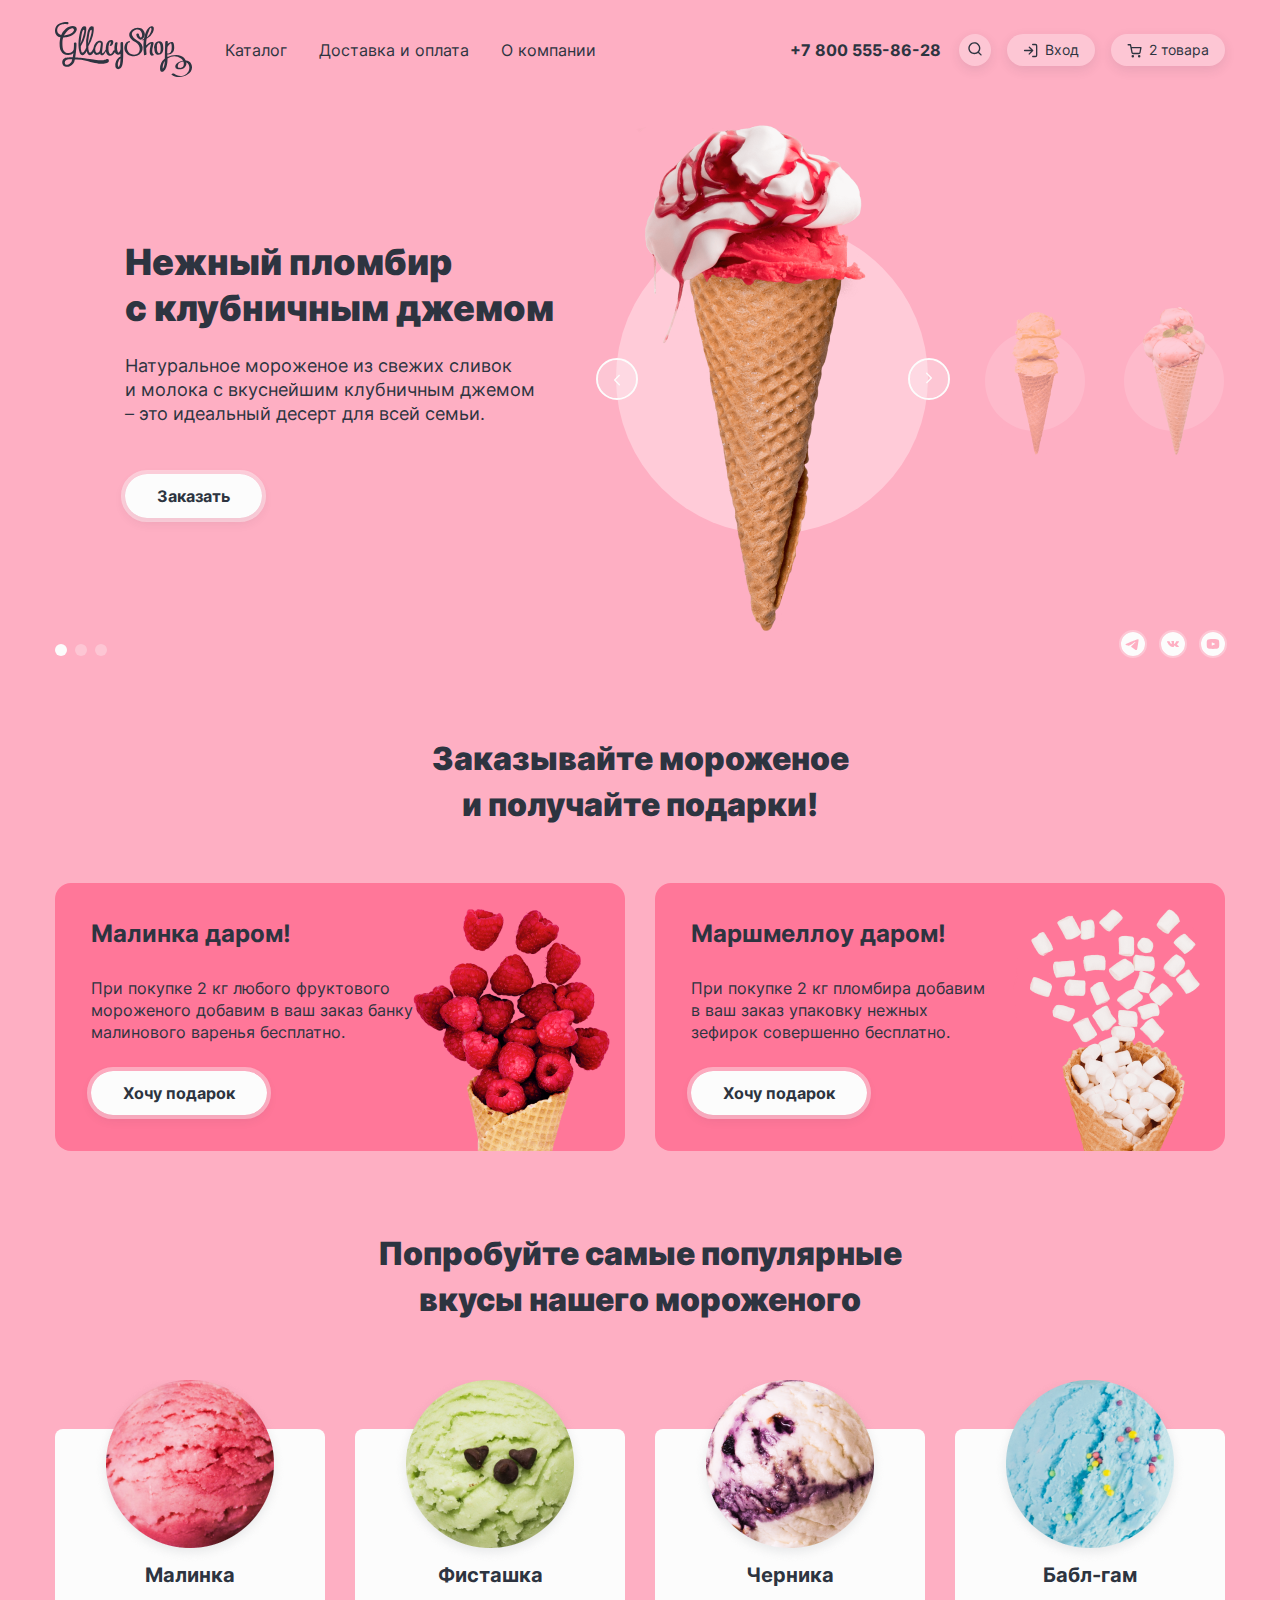
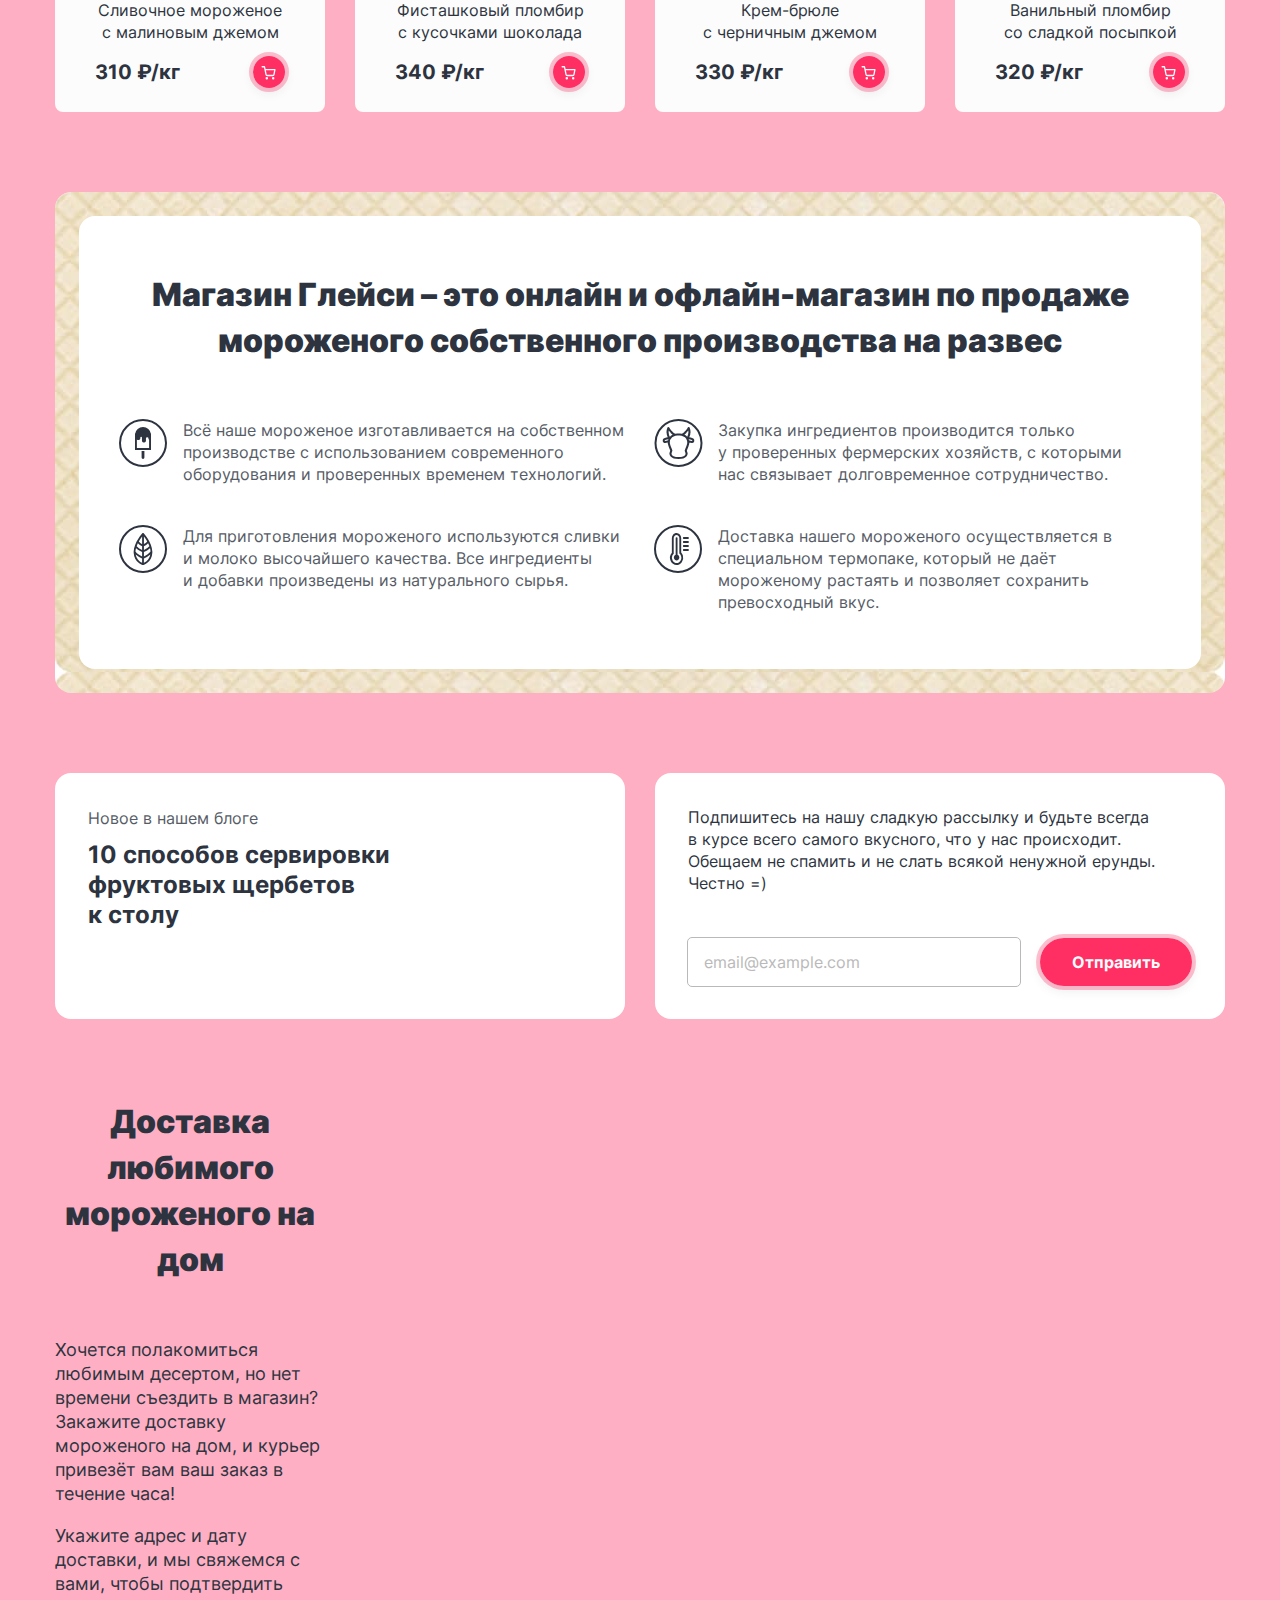
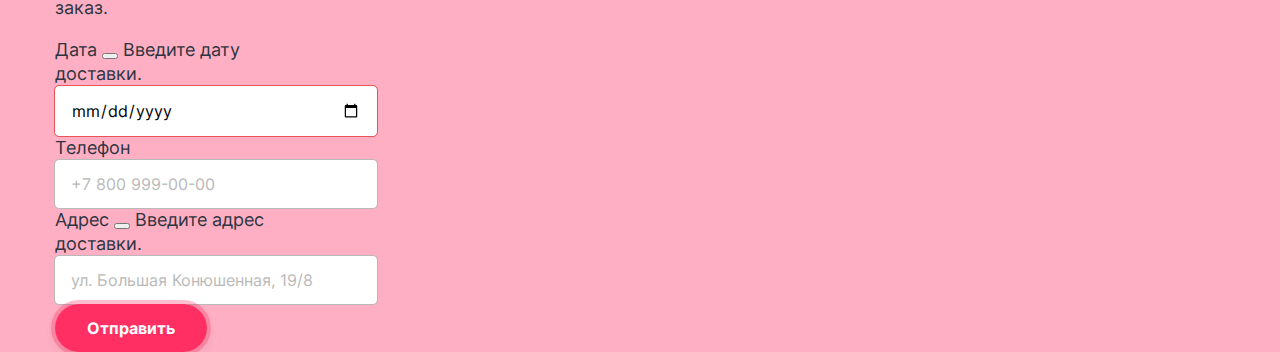
==== index.html @ df0031cf "pixel-perfect(blog+subscr) + delivery-html" ====
<!DOCTYPE html>
<html lang="ru">

  <head>
    <meta charset="utf-8">
    <title>HTML Academy: Глейси</title>
    <link rel="stylesheet" href="styles/styles.css">
    <link rel="icon" href="favicon.ico"> <!-- 32×32 -->
  </head>

  <body class="body-pink body-blue body-orange">
    <div class="wrapper">
      <header class="main-header">
        <a class="logo-link" href="#">
          <img class="logo logo-header" src="images/logo-icon.svg" width="137" height="55.72"
            alt="Логотип интернет-магазина Глейси.">
        </a>
        <nav class="navigation-menu">
          <ul class="navigation-menu-list">
            <li class="navigation-menu-item">
              <button class="button button-link button-catalog">
                Каталог
              </button>
              <div class="navigation-menu-within">
                <ul class="catalog-within-list">
                  <li class="catalog-within-item">
                    <a class="within-item-link button-within within-item-link-special" href="#">Новинки</a>
                  </li>
                  <li class="catalog-within-item">
                    <a class="within-item-link button-within" href="#">Сливочное</a>
                  </li>
                  <li class="catalog-within-item">
                    <a class="within-item-link button-within" href="#">Щербеты</a>
                  </li>
                  <li class="catalog-within-item">
                    <a class="within-item-link button-within" href="#">Фруктовый лед</a>
                  </li>
                  <li class="catalog-within-item">
                    <a class="within-item-link button-within" href="#">Мелорин</a>
                  </li>
                </ul>
              </div>
            </li>
            <li class="navigation-menu-item">
              <a class="button button-link" href="#">Доставка и оплата</a>
            </li>
            <li class="navigation-menu-item">
              <a class="button button-link" href="#">О компании</a>
            </li>
          </ul>
        </nav>
        <nav class="navigation-user">
          <ul class="navigation-user-list">
            <li class="navigation-user-item navigation-user-item-phone">
              <div class="header-contact">
                <h2 class="visually-hidden">Звоните на</h2>
                <a class="button button-link header-contact-phone" href="tel:+78005558628">+7 800 555-86-28</a>
              </div>
            </li>
            <li class="navigation-user-item">
              <button class="button button-header search-button" type="submit" value="Найти">
                <h2 class="visually-hidden">Найти</h2>
                <svg width="16" height="17" viewBox="0 0 16 17" fill="currentColor" xmlns="http://www.w3.org/2000/svg">
                  <path fill-rule="evenodd" clip-rule="evenodd"
                    d="M2.66 8.19a4.67 4.67 0 1 1 9.34 0 4.67 4.67 0 0 1-9.34 0Zm8.42 4.69a6 6 0 1 1 .94-.94l2.45 2.44a.67.67 0 1 1-.94.95l-2.45-2.45Z" />
                </svg>
              </button>
              <div class="popover popover-search">
                <form class="search-form">
                  <label class="visually-hidden" for="search-form">Введите наименование товара в поле для поиска</label>
                  <input class="field field-search-form" type="search" name="search-form" placeholder="Поиск по сайту"
                    id="search-form" required>
                  <button class="delete-button delete-button-search" type="reset">
                    <span class="visually-hidden">Удалить наименование из поля поиска</span>
                  </button>
                </form>
              </div>
            </li>
            <li class="navigation-user-item">
              <button class="button button-header log-in-button" type="button">
                <svg class="log-in-button-icon" width="16" height="17" viewBox="0 0 16 17" fill="currentColor"
                  xmlns="http://www.w3.org/2000/svg">
                  <path fill-rule="evenodd" clip-rule="evenodd"
                    d="M9 2.52c0-.36.3-.66.67-.66h2.66a2 2 0 0 1 2 2v9.33a2 2 0 0 1-2 2H9.67a.67.67 0 0 1 0-1.33h2.66a.67.67 0 0 0 .67-.67V3.86a.67.67 0 0 0-.67-.67H9.67A.67.67 0 0 1 9 2.52Zm-3.14 2.2a.67.67 0 0 1 .94 0l3.33 3.33a.69.69 0 0 1 .13.18.66.66 0 0 1-.13.77L6.8 12.33a.67.67 0 1 1-.94-.94l2.2-2.2h-6.4a.67.67 0 1 1 0-1.33h6.4l-2.2-2.2a.67.67 0 0 1 0-.94Z" />
                </svg>
                Вход
              </button>
              <div class="popover popover-log-in">
                <h2 class="popover-header-text">Личный кабинет</h2>
                <form class="log-in-email-form" method="get">
                  <label class="visually-hidden" for="log-in-email">Введите ваш е-майл</label>
                  <input class="field field-log-in-email" type="email" name="e-mail" placeholder="email@example.com"
                    id="log-in-email" required>
                  <label class="visually-hidden" for="log-in-password">Введите ваш пароль</label>
                  <input class="field field-log-in-password" type="password" name="password" id="log-in-password"
                    placeholder="000000" required>
                </form>
                <div class="popover-buttons">
                  <button class="button button-popover button-popover-get-in" type="submit"
                    value="log-in">Войти</button>
                  <a class="popover-link popover-link-forgot-password" href="#">Забыли пароль?</a>
                  <a class="popover-link popover-link-registration" href="#">Регистрация</a>
                </div>
              </div>
            </li>
            <li class="navigation-user-item">
              <button class="button button-header basket-button" type="button">
                <svg class="basket-button-icon" width="16" height="17" viewBox="0 0 16 17" fill="currentColor"
                  xmlns="http://www.w3.org/2000/svg">
                  <path fill-rule="evenodd" clip-rule="evenodd"
                    d="M1.17 2.1a.67.67 0 0 0 0 1.34h1.77l.47 2.34v.05l.97 4.83a1.83 1.83 0 0 0 1.82 1.47h5.62a1.83 1.83 0 0 0 1.82-1.47l.93-4.86a.67.67 0 0 0-.66-.8h-9.3l-.47-2.36a.67.67 0 0 0-.66-.53H1.17Zm4.52 8.3-.81-4.06h8.23l-.78 4.07a.5.5 0 0 1-.49.39H6.18a.5.5 0 0 1-.49-.4Zm-1.13 3.96a1.25 1.25 0 1 1 2.49 0 1.25 1.25 0 0 1-2.5 0Zm6.37 0a1.25 1.25 0 1 1 2.5 0 1.25 1.25 0 0 1-2.5 0Z" />
                </svg>
                <span class="basket-number-of-products">
                  2
                </span>
                товара
              </button>
              <div class="popover popover-basket">
                <h2 class="popover-header-text">Корзина</h2>
                <ul class="basket-list">
                  <li class="basket-item">
                    <a class="basket-link" href="#">
                      <img class="basket-image basket-item-image-rasberry-ice-cream"
                        src="./images/rasberry-scoop-mini.png" width="46" height="46" alt="Морожное Малинка.">
                      <p class="basket-item-description">Малинка</p>
                      <p class="basket-item-description-amount">1 кг х 310 ₽</p>
                      <span class="basket-item-amount">
                        310 ₽
                      </span>
                    </a>
                    <button class="delete-button">
                      <span class="visually-hidden">Удалить товар из корзины</span>
                    </button>
                  </li>
                  <li class="basket-item">
                    <a class="basket-link" href="#">
                      <img class="basket-image basket-item-image-bubble-gum-ice-cream"
                        src="./images/bubble-gum-scoop-mini.png" width="46" height="46" alt="Морожное Бабл-гам.">
                      <p class="basket-item-description">Бабл-гам</p>
                      <p class="basket-item-description-amount">1,5 кг х 320 ₽</p>
                      <span class="basket-item-amount">
                        480 ₽
                      </span>
                    </a>
                    <button class="delete-button">
                      <span class="visually-hidden">Удалить товар из корзины</span>
                    </button>
                  </li>
                </ul>
                <div class="popover-buttons popover-buttons-basket">
                  <a class="button button-popover popover-basket-button" href="#">Оформить заказ</a>
                  <p class="full-amount-text">Итого: 790 ₽</p>
                </div>
              </div>
              <div class="popover popover-basket-no-items">
                <span class="popover-basket-no-items-text">Ваша корзина пока пуста</span>
              </div>
            </li>
          </ul>
        </nav>
      </header>
      <main class="main-container main-index">
        <h1 class="visually-hidden">Добро пожаловать на главную страницу интернет-магазина Глейси.</h1>
        <section class="main-slider">
          <ul class="slider-list slider-pink slider-current">
            <li class="slider-item">
              <h2 class="section-header slider-title">Нежный пломбир с&nbsp;клубничным джемом</h2>
              <p class="slider-item-text">Натуральное мороженое из свежих сливок
                и&nbsp;молока с вкуснейшим клубничным джемом – это идеальный десерт для всей семьи.</p>
              <ul class="slider-item-image-group slider-item-image-group-pink">
                <li class="slider-image-item">
                  <img class="slider-image" src="images/ice-cream-strawberry.png" width="306" height="507"
                    alt="Пломбир с клубничным джемом.">
                </li>
                <li class="slider-image-item slider-image-small">
                  <img class="slider-image" src="images/ice-cream-banana.png" width="90" height="150"
                    alt="Сливочное мороженое со вкусом банана.">
                </li>
                <li class="slider-image-item slider-image-small">
                  <img class="slider-image" src="images/ice-cream-marshmellow.png" width="90" height="150"
                    alt="Карамельный пломбир с маршмеллоу.">
                </li>
              </ul>
              <a class="button slider-link-item-button" href="#">Заказать</a>
              <ul class="slider-pagination">
                <li class="slider-pagination-item">
                  <button class="slider-pagination-button slider-pagination-button-current" type="button">
                    <span class="visually-hidden">1 вид товаров</span>
                  </button>
                </li>
                <li class="slider-pagination-item">
                  <button class="slider-pagination-button" type="button">
                    <span class="visually-hidden">2 вид товаров</span>
                  </button>
                </li>
                <li class="slider-pagination-item">
                  <button class="slider-pagination-button" type="button">
                    <span class="visually-hidden">3 вид товаров</span>
                  </button>
                </li>
              </ul>
            </li>
          </ul>
          <ul class="slider-list slider-blue">
            <li class="slider-item">
              <h2 class="section-header slider-title">Сливочное мороженое со вкусом банана</h2>
              <p class="slider-item-text">Сливочное мороженое с ярким банановым вкусом подарит вам свежесть и
                наслаждение даже в самый жаркий летний день.</p>
              <ul class="slider-item-image-group slider-item-image-group-blue">
                <li class="slider-image-item">
                  <img class="slider-image" src="images/ice-cream-banana.png" width="306" height="507"
                    alt="Сливочное мороженое со вкусом банана.">
                </li>
                <li class="slider-image-item slider-image-small">
                  <img class="slider-image" src="images/ice-cream-marshmellow.png" width="90" height="150"
                    alt="Карамельный пломбир с маршмеллоу.">
                </li>
                <li class="slider-image-item slider-image-small">
                  <img class="slider-image" src="images/ice-cream-strawberry.png" width="90" height="150"
                    alt="Пломбир с клубничным джемом.">
                </li>
              </ul>
              <a class="button slider-link-item-button" href="#">Заказать</a>
              <ul class="slider-pagination">
                <li class="slider-pagination-item">
                  <button class="slider-pagination-button" type="button">
                    <span class="visually-hidden">1 вид товаров</span>
                  </button>
                </li>
                <li class="slider-pagination-item">
                  <button class="slider-pagination-button slider-pagination-button-current" type="button">
                    <span class="visually-hidden">2 вид товаров</span>
                  </button>
                </li>
                <li class="slider-pagination-item">
                  <button class="slider-pagination-button" type="button">
                    <span class="visually-hidden">3 вид товаров</span>
                  </button>
                </li>
              </ul>
            </li>
          </ul>
          <ul class="slider-list slider-orange">
            <li class="slider-item">
              <h2 class="section-header slider-title">Карамельный пломбир с маршмеллоу</h2>
              <p class="slider-item-text">Необычный сладкий десерт с карамельным топпингом и кусочками зефира завоюет
                сердца сладкоежек всех возрастов.</p>
              <ul class="slider-item-image-group slider-item-image-group-orange">
                <li class="slider-image-item">
                  <img class="slider-image" src="images/ice-cream-marshmellow.png" width="306" height="507"
                    alt="Карамельный пломбир с маршмеллоу.">
                </li>
                <li class="slider-image-item slider-image-small">
                  <img class="slider-image" src="images/ice-cream-strawberry.png" width="90" height="150"
                    alt="Пломбир с клубничным джемом.">
                </li>
                <li class="slider-image-item slider-image-small">
                  <img class="slider-image" src="images/ice-cream-banana.png" width="90" height="150"
                    alt="Сливочное мороженое со вкусом банана.">
                </li>
              </ul>
              <a class="button slider-link-item-button" href="#">Заказать</a>
              <ul class="slider-pagination">
                <li class="slider-pagination-item">
                  <button class="slider-pagination-button" type="button">
                    <span class="visually-hidden">1 вид товаров</span>
                  </button>
                </li>
                <li class="slider-pagination-item">
                  <button class="slider-pagination-button" type="button">
                    <span class="visually-hidden">2 вид товаров</span>
                  </button>
                </li>
                <li class="slider-pagination-item">
                  <button class="slider-pagination-button slider-pagination-button-current" type="button">
                    <span class="visually-hidden">3 вид товаров</span>
                  </button>
                </li>
              </ul>
            </li>
          </ul>
          <ul class="slider-social-list">
            <li class="slider-social-item">
              <a class="slider-social-button button-telegram" href="https://t.me/htmlacademy">
                <span class="visually-hidden">Наш Телеграм</span>
                <svg width="28" height="28" viewBox="0 0 28 28" fill="none" xmlns="http://www.w3.org/2000/svg">
                  <path fill-rule="evenodd" clip-rule="evenodd"
                    d="M26 14a12 12 0 1 1-24 0 12 12 0 0 1 24 0Zm-11.57-3.14c-1.17.48-3.5 1.49-7 3.01-.57.23-.86.45-.9.67-.04.36.42.5 1.04.7l.27.08c.6.2 1.43.44 1.86.45.39 0 .82-.16 1.3-.48 3.27-2.21 4.96-3.33 5.06-3.35.08-.02.18-.04.25.02.07.07.07.18.06.22-.05.19-1.84 1.86-2.77 2.72a28.24 28.24 0 0 0-.82.79c-.57.54-1 .96.02 1.63.5.32.89.59 1.28.85a88.77 88.77 0 0 0 1.8 1.23c.5.35.95.67 1.5.62.32-.03.66-.33.82-1.23.4-2.13 1.18-6.73 1.36-8.63.01-.16 0-.31-.02-.47a.5.5 0 0 0-.17-.33.78.78 0 0 0-.46-.14c-.46.01-1.15.25-4.48 1.64Z"
                    fill="#FCFCFC" />
                  <rect x="1" y="1" width="26" height="26" rx="13" stroke="#FCFCFC" stroke-opacity=".3"
                    stroke-width="2" /></svg>
              </a>
            </li>
            <li class="slider-social-item">
              <a class="slider-social-button button-vkontakte" href="https://vk.com/htmlacademy">
                <span class="visually-hidden">Наша страница Вконтакте</span>
                <svg width="28" height="28" viewBox="0 0 28 28" fill="none" xmlns="http://www.w3.org/2000/svg">
                  <path fill-rule="evenodd" clip-rule="evenodd"
                    d="M26 14a12 12 0 1 1-24 0 12 12 0 0 1 24 0Zm-11.41 2.97h-.72s-1.58.09-2.98-1.18c-1.52-1.39-2.86-4.14-2.86-4.14s-.07-.18 0-.27c.1-.1.36-.1.36-.1l1.72-.01s.16.02.27.1c.1.05.15.17.15.17s.28.61.65 1.17c.71 1.08 1.05 1.32 1.29 1.2.35-.16.25-1.53.25-1.53s0-.5-.18-.71c-.14-.17-.41-.22-.53-.24-.1-.01.06-.2.26-.3.31-.13.86-.13 1.5-.13.5 0 .65.03.84.07.46.1.44.41.41 1.08l-.02.7v.18c-.01.34-.02.73.23.88.13.07.45 0 1.26-1.19.38-.56.66-1.23.66-1.23s.07-.12.16-.17c.1-.05.24-.04.24-.04h1.8s.54-.06.63.15c.1.23-.2.75-.94 1.61-.7.82-1.03 1.12-1 1.38.01.2.23.38.66.72.89.73 1.13 1.1 1.18 1.2l.01.01c.4.58-.44.62-.44.62l-1.6.02s-.34.06-.8-.2a3.94 3.94 0 0 1-.69-.6c-.33-.34-.65-.66-.91-.58-.45.12-.44.96-.44.96s0 .18-.1.28c-.1.1-.32.12-.32.12Z"
                    fill="#FCFCFC" />
                  <rect x="1" y="1" width="26" height="26" rx="13" stroke="#FCFCFC" stroke-opacity=".3"
                    stroke-width="2" /></svg>
              </a>
            </li>
            <li class="slider-social-item">
              <a class="slider-social-button button-youtube" href="https://www.youtube.com/user/htmlacademyru">
                <span class="visually-hidden">Наш Ютуб</span>
                <svg width="28" height="28" viewBox="0 0 28 28" fill="none" xmlns="http://www.w3.org/2000/svg">
                  <path
                    d="m16 13.8-2.8-1.32c-.25-.11-.45.01-.45.29v2.46c0 .28.2.4.45.29L16 14.2c.25-.12.25-.3 0-.42ZM14 2a12 12 0 1 0 0 24 12 12 0 0 0 0-24Zm0 16.88c-6.14 0-6.25-.56-6.25-4.88s.1-4.88 6.25-4.88c6.14 0 6.25.56 6.25 4.88s-.1 4.88-6.25 4.88Z"
                    fill="#FCFCFC" />
                  <rect x="1" y="1" width="26" height="26" rx="13" stroke="#FCFCFC" stroke-opacity=".3"
                    stroke-width="2" /></svg>
              </a>
            </li>
          </ul>
          <div class="slider-buttons">
            <button class="slider-button slider-prev" type="button">
              <span class="visually-hidden">Предыдущий слайд</span>
              <svg width="7" height="12" viewBox="0 0 7 12" fill="currentColor" xmlns="http://www.w3.org/2000/svg">
                <path fill-rule="evenodd" clip-rule="evenodd"
                  d="M1.14.86a.66.66 0 1 0-.95.95L4.4 6 .2 10.2a.67.67 0 0 0 .95.94L5.8 6.48a.66.66 0 0 0 0-.94L1.15.86Z" />
              </svg>
            </button>
            <button class="slider-button slider-next" type="button">
              <span class="visually-hidden">Следующий слайд</span>
              <svg width="7" height="12" viewBox="0 0 7 12" fill="currentColor" xmlns="http://www.w3.org/2000/svg">
                <path fill-rule="evenodd" clip-rule="evenodd"
                  d="M1.14.86a.66.66 0 1 0-.95.95L4.4 6 .2 10.2a.67.67 0 0 0 .95.94L5.8 6.48a.66.66 0 0 0 0-.94L1.15.86Z" />
              </svg>
            </button>
          </div>
        </section>
        <section class="main-promotion">
          <h2 class="section-header promotion-title">Заказывайте мороженое и получайте подарки!</h2>
          <ul class="promotion-list">
            <li class="promotion-item">
              <h3 class="promotion-item-title">Малинка даром!</h3>
              <p class="promotion-item-text">При покупке 2 кг любого фруктового мороженого добавим в ваш заказ банку
                малинового варенья бесплатно.</p>
              <img class="promotion-item-image image-rasberry" src="images/rasberry-cone.png" width="219" height="268"
                alt="Малинка в вафельном стаканчике.">
              <button class="button promotion-item-button" type="button">Хочу подарок</button>
            </li>
            <li class="promotion-item">
              <h3 class="promotion-item-title">Маршмеллоу даром!</h3>
              <p class="promotion-item-text">При покупке 2 кг пломбира добавим в&nbsp;ваш заказ упаковку нежных
                зефирок&nbsp;совершенно бесплатно.</p>
              <img class="promotion-item-image image-marshmellow" src="images/marshmellow-cone.png" width="219"
                height="268" alt="Маршмеллоу в вафельном стаканчике.">
              <button class="button promotion-item-button" type="button">Хочу подарок</button>
            </li>
          </ul>
        </section>
        <section class="popular-ice-cream">
          <h2 class="section-header popular-ice-cream-title">Попробуйте самые популярные вкусы нашего мороженого</h2>
          <ul class="popular-ice-cream-list">
            <li class="popular-ice-cream-item">
              <h3 class="popular-ice-cream-item-title">Малинка</h3>
              <p class="popular-ice-cream-item-text">Сливочное мороженое с малиновым джемом</p>
              <img class="popular-ice-cream-item-image image-rasberry-scoope"
                src="images/scoops-images/rasberry-scoop.png" width="270" height="184" alt="Малинка.">
              <div class="price-and-button">
                <b class="price">310 ₽/кг</b>
                <button class="button button-popover basket-item-button" type="button">
                  <svg width="16" height="17" viewBox="0 0 16 17" fill="currentColor"
                    xmlns="http://www.w3.org/2000/svg">
                    <path fill-rule="evenodd" clip-rule="evenodd"
                      d="M1.17 2.1a.67.67 0 0 0 0 1.34h1.77l.47 2.34v.05l.97 4.83a1.83 1.83 0 0 0 1.82 1.47h5.62a1.83 1.83 0 0 0 1.82-1.47l.93-4.86a.67.67 0 0 0-.66-.8h-9.3l-.47-2.36a.67.67 0 0 0-.66-.53H1.17Zm4.52 8.3-.81-4.06h8.23l-.78 4.07a.5.5 0 0 1-.49.39H6.18a.5.5 0 0 1-.49-.4Zm-1.13 3.96a1.25 1.25 0 1 1 2.49 0 1.25 1.25 0 0 1-2.5 0Zm6.37 0a1.25 1.25 0 1 1 2.5 0 1.25 1.25 0 0 1-2.5 0Z" />
                  </svg>
                </button>
              </div>
            </li>
            <li class="popular-ice-cream-item">
              <h3 class="popular-ice-cream-item-title">Фисташка</h3>
              <p class="popular-ice-cream-item-text">Фисташковый пломбир с кусочками шоколада</p>
              <img class="popular-ice-cream-item-image image-pistachio-scoope"
                src="images/scoops-images/pistachio-scoop.png" width="270" height="184" alt="Фисташка.">
              <div class="price-and-button">
                <b class="price">340 ₽/кг</b>
                <button class="button button-popover basket-item-button" type="button">
                  <svg width="16" height="17" viewBox="0 0 16 17" fill="currentColor"
                    xmlns="http://www.w3.org/2000/svg">
                    <path fill-rule="evenodd" clip-rule="evenodd"
                      d="M1.17 2.1a.67.67 0 0 0 0 1.34h1.77l.47 2.34v.05l.97 4.83a1.83 1.83 0 0 0 1.82 1.47h5.62a1.83 1.83 0 0 0 1.82-1.47l.93-4.86a.67.67 0 0 0-.66-.8h-9.3l-.47-2.36a.67.67 0 0 0-.66-.53H1.17Zm4.52 8.3-.81-4.06h8.23l-.78 4.07a.5.5 0 0 1-.49.39H6.18a.5.5 0 0 1-.49-.4Zm-1.13 3.96a1.25 1.25 0 1 1 2.49 0 1.25 1.25 0 0 1-2.5 0Zm6.37 0a1.25 1.25 0 1 1 2.5 0 1.25 1.25 0 0 1-2.5 0Z" />
                  </svg>
                </button>
              </div>
            </li>
            <li class="popular-ice-cream-item">
              <h3 class="popular-ice-cream-item-title">Черника</h3>
              <p class="popular-ice-cream-item-text">Крем-брюле с&nbsp;черничным джемом</p>
              <img class="popular-ice-cream-item-image image-blueberry-scoope"
                src="images/scoops-images/blueberry-scoop.png" width="270" height="184" alt="Черника.">
              <div class="price-and-button">
                <b class="price">330 ₽/кг</b>
                <button class="button button-popover basket-item-button" type="button">
                  <svg width="16" height="17" viewBox="0 0 16 17" fill="currentColor"
                    xmlns="http://www.w3.org/2000/svg">
                    <path fill-rule="evenodd" clip-rule="evenodd"
                      d="M1.17 2.1a.67.67 0 0 0 0 1.34h1.77l.47 2.34v.05l.97 4.83a1.83 1.83 0 0 0 1.82 1.47h5.62a1.83 1.83 0 0 0 1.82-1.47l.93-4.86a.67.67 0 0 0-.66-.8h-9.3l-.47-2.36a.67.67 0 0 0-.66-.53H1.17Zm4.52 8.3-.81-4.06h8.23l-.78 4.07a.5.5 0 0 1-.49.39H6.18a.5.5 0 0 1-.49-.4Zm-1.13 3.96a1.25 1.25 0 1 1 2.49 0 1.25 1.25 0 0 1-2.5 0Zm6.37 0a1.25 1.25 0 1 1 2.5 0 1.25 1.25 0 0 1-2.5 0Z" />
                  </svg>
                </button>
              </div>
            </li>
            <li class="popular-ice-cream-item">
              <h3 class="popular-ice-cream-item-title">Бабл-гам</h3>
              <p class="popular-ice-cream-item-text">Ванильный пломбир со&nbsp;сладкой посыпкой</p>
              <img class="popular-ice-cream-item-image image-bubble-gum-scoope"
                src="images/scoops-images/bubble-gum-scoop.png" width="270" height="184" alt="Бабл-гам.">
              <div class="price-and-button">
                <b class="price">320 ₽/кг</b>
                <button class="button button-popover basket-item-button" type="button">
                  <svg width="16" height="17" viewBox="0 0 16 17" fill="currentColor"
                    xmlns="http://www.w3.org/2000/svg">
                    <path fill-rule="evenodd" clip-rule="evenodd"
                      d="M1.17 2.1a.67.67 0 0 0 0 1.34h1.77l.47 2.34v.05l.97 4.83a1.83 1.83 0 0 0 1.82 1.47h5.62a1.83 1.83 0 0 0 1.82-1.47l.93-4.86a.67.67 0 0 0-.66-.8h-9.3l-.47-2.36a.67.67 0 0 0-.66-.53H1.17Zm4.52 8.3-.81-4.06h8.23l-.78 4.07a.5.5 0 0 1-.49.39H6.18a.5.5 0 0 1-.49-.4Zm-1.13 3.96a1.25 1.25 0 1 1 2.49 0 1.25 1.25 0 0 1-2.5 0Zm6.37 0a1.25 1.25 0 1 1 2.5 0 1.25 1.25 0 0 1-2.5 0Z" />
                  </svg>
                </button>
              </div>
            </li>
          </ul>
        </section>
        <section class="main-about-us">
          <div class="about-us-container">
            <h2 class="section-header about-us-title">Магазин Глейси – это онлайн и офлайн-магазин по продаже мороженого
              собственного производства на развес</h2>
            <ul class="about-us-list">
              <li class="about-us-item about-us-text-ice-cream">
                <p class="about-us-item-text">Всё наше мороженое изготавливается на собственном
                  производстве с использованием современного оборудования и проверенных временем технологий.</p>
              </li>
              <li class="about-us-item about-us-text-suppliers">
                <p class="about-us-item-text">Закупка ингредиентов производится только
                  у&nbsp;проверенных фермерских хозяйств, с которыми
                  нас&nbsp;связывает долговременное сотрудничество.</p>
              </li>
              <li class="about-us-item about-us-text-ingredients">
                <p class="about-us-item-text">Для приготовления мороженого используются сливки
                  и молоко высочайшего качества. Все ингредиенты
                  и&nbsp;добавки произведены из натурального сырья.</p>
              </li>
              <li class="about-us-item about-us-text-delivery">
                <p class="about-us-item-text">Доставка нашего мороженого осуществляется в
                  специальном термопаке, который не даёт мороженому растаять и позволяет сохранить превосходный вкус.
                </p>
              </li>
            </ul>
          </div>
        </section>
        <section class="blog-subscription">
          <div class="section-item blog-link">
            <h3 class="blog-link-header">
              Новое в нашем блоге
            </h3>
            <a class="blog-link-title" href="#">10 способов сервировки фруктовых щербетов
              к&nbsp;столу</a>
          </div>
          <div class="section-item subscription">
            <div class="subscription-container">
              <h3 class="visually-hidden">Подпишитесь на рассылку.</h3>
              <p class="subscription-text">Подпишитесь на нашу сладкую рассылку и будьте всегда в&nbsp;курсе всего
                самого вкусного, что у нас происходит. Обещаем не спамить и не слать всякой ненужной
                ерунды.
                Честно =)</p>
              <form class="subscription-form" action="https://echo.htmlacademy.ru/" method="post">
                <label class="visually-hidden" for="subscription-email">Введите свой email чтобы подписаться на
                  рассылку</label>
                <input class="field field-subscription" type="email" name="subscription-email"
                  placeholder="email@example.com" id="subscription-email" required>
                <button class="button button-popover subscription-button" type="submit"
                  value="Отправить">Отправить</button>
              </form>
            </div>
          </div>
        </section>
        <section class="main-delivery">
          <h2 class="section-header delivery-title">Доставка любимого мороженого на дом</h2>
          <p class="delivery-text">Хочется полакомиться любимым десертом, но нет времени съездить в магазин? Закажите
            доставку мороженого на дом, и курьер привезёт вам ваш заказ в течение часа!</p>
          <div class="delivery-form-field">
            <p class="delivery-text delivery-text-form">Укажите адрес и дату доставки, и мы свяжемся с вами, чтобы
              подтвердить заказ.</p>
            <form class="delivery-form" action="https://echo.htmlacademy.ru/" method="post">
              <label class="delivery-label" for="delivery-date">Дата</label>
              <span class="tooltip">
                <button class="tooltip-toggle" type="button" aria-labelledby="tooltip-label">
                  <span class="visually-hidden">Посмотреть дополнительную информацию.</span>
                </button>
                <span class="tooltip-text">Введите дату доставки.</span>
              </span>
              <input class="field field-delivery-date" type="date" name="delivery-date" placeholder="01.04.2020"
                id="delivery-date" required>
              <label class="delivery-label" for="delivery-tel">Телефон</label>
              <input class="field field-delivery-phone" type="tel" name="delivery-tel" placeholder="+7 800 999-00-00"
                id="delivery-tel" required>
              <label class="delivery-label" for="delivery-adress">Адрес</label>
              <span class="tooltip">
                <button class="tooltip-toggle" type="button" aria-labelledby="tooltip-label">
                  <span class="visually-hidden">Посмотреть дополнительную информацию.</span>
                </button>
                <span class="tooltip-text">Введите адрес доставки.</span>
              </span>
              <input class="field field-delivery-adress" type="text" name="delivery-adress" placeholder="ул. Большая Конюшенная, 19/8"
                id="delivery-adress" required>
              <button class="button button-popover delivery-button" type="submit" value="Отправить">Отправить</button>
            </form>
          </div>
        </section>
      </main>
    </div>
  </body>

</html>
---- styles/styles.css ----
@font-face {
  font-family: 'Inter';
  font-style: normal;
  font-weight: 400;
  src: url("../fonts/inter-400.woff2") format("woff2");
  font-display: swap;
}

@font-face {
  font-family: 'Inter';
  font-style: normal;
  font-weight: 700;
  src: url("../fonts/inter-700.woff2") format("woff2");
  font-display: swap;
}

@font-face {
  font-family: 'Inter';
  font-style: normal;
  font-weight: 900;
  src: url("../fonts/inter-900.woff2") format("woff2");
  font-display: swap;
}

html {
  height: 100%;
}

body {
  margin: 0;
  display: flex;
  flex-direction: column;
  min-height: 100%;
  font-family: 'Inter', sans-serif;
  font-style: normal;
  font-weight: 400;
  font-size: 18px;
  line-height: 24px;
  color: #2D3440;
}

body .body-blue {
  background-color: #69A9FF;
}

body .body-orange {
  background-color: #FCC850;
}

.body-pink {
  background-color: #FEAFC3;
}

/* .hidden {
  display: none;
} */

.wrapper {
  width: 1170px;
  margin: 0 auto;
}

.visually-hidden {
  position: absolute;
  width: 1px;
  height: 1px;
  margin: -1px;
  border: 0;
  padding: 0;
  white-space: nowrap;
  clip-path: inset(100%);
  clip: rect(0 0 0 0);
  overflow: hidden;
}

.button {
  display: inline-block;
  box-sizing: border-box;
  font-family: 'Inter', 'Arial', 'Helvetica', sans-serif;
  font-style: normal;
  font-weight: 700;
  font-size: 16px;
  line-height: 20px;
  padding: 12px 32px;
  text-align: center;
  color: inherit;
  border: none;
  background-color: #FCFCFC;
  outline: 4px solid rgba(252, 252, 252, 0.4);
  box-shadow: 0 4px 12px rgba(45, 52, 64, 0.1);
  border-radius: 26px;
  text-decoration: none;
  cursor: pointer;
}

.button:hover {
  background-color: rgba(252, 252, 252, 0.4);
  outline: 4px solid #FCFCFC;
  box-shadow: 0 4px 15px rgba(133, 133, 133, 0.15);
}

.button:active,
.button:focus-visible {
  outline: 2px solid #2D3440;
  box-shadow: 0 4px 12px rgba(45, 52, 64, 0.1);
}

.button:focus-visible {
  background-color: rgba(252, 252, 252, 0.5);
}

.button:invalid {
  background-color: #E7E7E7;
  color: #B9B9B9;
  outline: 4px solid rgba(252, 252, 252, 0.4);
}

/* Header */

.main-header {
  display: flex;
  flex-wrap: wrap;
  align-items: center;
  min-height: 104px;
}

/* logo-header */

.logo-link {
  margin-top: 1px;
  text-decoration: none;
}

/* navigation-menu */

.navigation-menu {
  display: flex;
  margin-left: 17px;
}

.navigation-menu-list {
  display: flex;
  flex-wrap: wrap;
  width: 510px;
  list-style-type: none;
  padding: 0;
  margin: 0;
}

.button-link {
  padding: 8px 16px;
  background-color: inherit;
  font-weight: 400;
  border: none;
  outline: none;
  box-shadow: none;
}

.button-catalog {
  position: relative;
}

/* navigation-menu-within */

.navigation-menu-within {
  display: none;
  box-sizing: border-box;
  position: absolute;
  background-color: #FCFCFC;
  box-shadow: 0 8px 16px rgba(45, 52, 64, 0.12);
  border-radius: 4px;
  padding: 10px 0;
  margin-top: 8px;
  z-index: 1;
}

.catalog-within-list {
  display: grid;
  list-style-type: none;
  padding: 0;
  margin: 0;
}

.catalog-within-item {
  width: 135px;
}

.button-within {
  display: inline-block;
  box-sizing: border-box;
  font-weight: 400;
  font-size: 14px;
  line-height: 20px;
  padding: 6px 0;
  padding-left: 16px;
  width: 100%;
  border: none;
  text-decoration: none;
  color: inherit;
  cursor: pointer;
}

.button-within:hover {
  background-color: #FFCBD8;
}

.button-within:active {
  background-color: #FF7799;
}

.button-within:focus-within {
  background-color: #FF4A78;
  outline: 2px solid transparent;
  color: #FCFCFC;
}

.within-item-link-special {
  font-weight: 700;
  padding-bottom: 10px;
}

.within-item-link-special:last-child {
  margin-bottom: 5px;
  position: relative;
}

.within-item-link-special:last-child::after {
  content: "";
  position: absolute;
  height: 1px;
  background-color: #B9B9B9;
  width: 103px;
  left: 17px;
  top: 37px;
}

/* navigation-user */

.navigation-user {
  margin-left: auto;
}

.navigation-menu,
.navigation-user {
  margin-top: -4px;
}

.navigation-user-list {
  display: flex;
  list-style-type: none;
  flex-wrap: wrap;
  width: 500px;
  align-items: center;
  justify-content: flex-end;
  margin: 0;
  padding: 0;
}

.navigation-user-item {
  display: flex;
}

.navigation-user-item:not(:last-child) {
  margin-right: 16px;
}

.navigation-user-item-phone:not(:last-child) {
  margin-right: 2px;
}

.header-contact-phone {
  text-decoration: none;
  font-weight: 700;
  font-size: 16px;
  line-height: 20px;
  color: #2D3440;
}

.button-header {
  font-size: 14px;
  font-weight: 400;
  padding: 6px 16px;
  background: rgba(252, 252, 252, 0.3);
  border-radius: 30px;
  border: none;
  outline: none;
}

.search-button {
  color: inherit;
  width: 32px;
  height: 32px;
  position: relative;
  padding-left: 8px;
}

.button-link:hover,
.button-header:hover {
  background-color: rgba(252, 252, 252, 0.5);
  border-radius: 30px;
  border: none;
  outline: none;
}

.button-link:active,
.button-header:focus-visible {
  background-color: #FCFCFC;
  border-radius: 30px;
  border: none;
  outline: none;
}

.button-link:focus-visible,
.button-header:active {
  background-color: rgba(252, 252, 252, 0.5);
  outline: 2px solid #2D3440;
  border-radius: 30px;
  border: none;
}

.button-link-current,
.button-header-current {
  background-color: #FF4A78;
  border-radius: 30px;
  color: #FCFCFC;
  border: none;
  outline: none;
}

.log-in-button,
.basket-button {
  display: flex;
  align-items: center;
}

.log-in-button-icon,
.basket-button-icon {
  margin-right: 6px;
}

.basket-number-of-products {
  margin-right: 4px;
}

/* popover */

.popover {
  display: block;
  background-color: #FCFCFC;
  border-radius: 4px;
  position: absolute;
  box-sizing: border-box;
  margin-top: 6px;
  top: 47px;
  z-index: 1;
}

.popover-search {
  transform: translateX(-91%);
  top: 65px;
  padding: 24px 16px;
  width: 356px;
  display: none;
}

.search-form {
  margin: 0;
  position: relative;
}

.delete-button {
  position: relative;
  display: block;
  top: -2px;
  right: -2px;
  width: 20px;
  height: 20px;
  background-color: inherit;
  border: none;
  cursor: pointer;
}

.delete-button::before,
.delete-button::after {
  content: "";
  position: absolute;
  display: block;
  box-sizing: border-box;
  top: 10px;
  left: 5px;
  width: 12px;
  height: 2px;
  background: #2D3440;
}

.delete-button::before {
  transform: rotate(45deg);
}

.delete-button::after {
  transform: rotate(-45deg);
}

.delete-button-search {
  position: absolute;
  top: 16px;
  right: 16px;
  width: 16px;
  height: 16px;
  opacity: 0.4;
}

.delete-button-search::before,
.delete-button-search::after {
  top: 8px;
  left: 0;
  width: 16px;
  height: 1px;
}

.field-search-form:placeholder-shown~.delete-button-search {
  display: none;
}

.field {
  font-family: inherit;
  font-size: 16px;
  line-height: 20px;
  padding: 14px 16px;
  outline: 1px solid #B9B9B9;
  border: none;
  border-radius: 4px;
  background-color: #FFFFFF;
  box-sizing: border-box;
  min-width: 322px;
}

.field::placeholder {
  color: #B9B9B9;
}

.field:focus-visible {
  outline: 2px solid #2D3440;
}

.field:invalid {
  outline: 1px solid #EA5454;
}

.field:invalid:hover {
  outline: 2px solid #EA5454;
}

.field:disabled,
.field:disabled:hover {
  background: #E7E7E7;
  outline: 1px solid #B9B9B9;
}

.field:placeholder-shown {
  outline: 1px solid #B9B9B9;
}

.field:hover,
.field:placeholder-shown:hover {
  outline: 1px solid #2D3440;
}

.delete-button:hover,
.delete-button-search:hover {
  opacity: 0.3;
}

.delete-button:active,
.delete-button-search:active {
  opacity: 1;
}

.delete-button:focus-within,
.delete-button-search:focus-within {
  outline: 2px solid rgb(45, 52, 64, 0.3);
}

.delete-button:invalid,
.delete-button-search:invalid {
  opacity: 0.1;
}

.popover-log-in {
  padding: 48px;
  width: 420px;
  transform: translateX(-79.5%);
  top: 65px;
  display: none;
}

.popover-header-text {
  margin: 0;
  margin-bottom: 32px;
  font-weight: 700;
  font-size: 24px;
  line-height: 30px;
}

.log-in-email-form {
  margin-bottom: 31px;
}

.field-log-in-email {
  margin-bottom: 16px;
}

.field-log-in-password,
.field-log-in-email {
  margin-left: 2px;
  padding: 14px 14px;
}

.popover-buttons {
  display: grid;
  grid-template-columns: max-content max-content;
  column-gap: 23px;
  margin: 0;
}

.popover-buttons-basket {
  column-gap: 32px;
  align-items: baseline;
  margin-top: 62px;
  position: relative;
}

.popover-buttons-basket::before {
  content: "";
  position: absolute;
  height: 1px;
  background-color: #E7E7E7;
  width: 100%;
  top: -32px;
}

.button-popover {
  background-color: #FF2F64;
  border: none;
  outline: 4px solid rgba(255, 47, 100, 0.3);
  box-shadow: 0 4px 12px rgba(45, 52, 64, 0.1);
  grid-column: 1/2;
  grid-row: 1/3;
  min-height: 48px;
  color: #FCFCFC;
}

.button-popover-get-in {
  padding: 10px 32px;
  width: 113px;
  min-height: 46px;
}

.popover-basket-button {
  min-width: 198px;
  min-height: 44px;
}

.popover-link {
  grid-column: 2/3;
  font-size: 14px;
  line-height: 20px;
  color: #2D3440;
  text-decoration: none;
  padding-bottom: -2px;
  position: relative;
}

.popover-link::before {
  content: "";
  position: absolute;
  background-color: #2D3440;
  width: 100%;
  height: 1px;
  top: 20px;
  bottom: 0;
}

.popover-link-forgot-password {
  grid-row: 1/2;
}

.popover-link-registration {
  grid-row: 2/3;
}

.popover-link-registration::before {
  width: 89px;
}

.popover-link:hover {
  opacity: 0.6;
}

.popover-link:active {
  opacity: 0.3;
}

.popover-link:focus-within {
  background-color: rgb(250, 144, 183, 0.3);
}

.popover-link:invalid {
  opacity: 0.1;
}

.button-popover:hover {
  outline: 4px solid #FF2F64;
  border: none;
  color: #2D3440;
}

.button-popover:active,
.button-popover:focus-visible {
  outline: 2px solid #2d3440;
  border: none;
  background-color: #feafc3;
  color: #fcfcfc;
}

.button-popover:focus-visible {
  background-color: #ff2f64;
}

.button-popover:disabled {
  background: #b9b9b9;
  outline: 4px solid rgba(185, 185, 185, 0.3);
}

/* popover-basket */

.popover-basket {
  padding-right: 48px;
  padding-top: 50px;
  padding-bottom: 48px;
  padding-left: 50px;
  width: 441px;
  transform: translateX(-74.5%);
  top: 65px;
  display: none;
}

.popover-basket-no-items {
  padding: 48px 0;
  min-width: 288px;
  transform: translateX(-68.5%);
  display: none;
}

.popover-basket-no-items-text {
  font-weight: 700;
  font-size: 24px;
  line-height: 30px;
  display: flex;
  text-align: center;
}

.basket-list {
  display: flex;
  flex-direction: column;
  list-style-type: none;
  margin: 0;
  padding: 0;
  box-sizing: border-box;
}

.basket-item {
  display: flex;
  justify-content: space-between;
  align-items: center;
  position: relative;
  cursor: pointer;
}

.basket-item:not(:last-child) {
  margin-bottom: 24px;
}

.basket-link {
  display: grid;
  grid-template-columns: max-content 148px max-content;
  grid-template-rows: repeat(2, min-content);
  align-items: center;
  text-decoration: none;
  color: inherit;
  column-gap: 16px;
}

.basket-link:hover {
  opacity: 0.3;
}

.basket-link:active {
  opacity: 1;
}

.basket-link:focus-within {
  outline: 2px solid rgb(45, 52, 64, 0.3);
  outline-offset: 4px;
}

.basket-link:invalid {
  opacity: 0.1;
}

.basket-image {
  grid-row: 1/3;
}

.basket-item-description {
  font-weight: 700;
  font-size: 18px;
  line-height: 22px;
  grid-column: 2/3;
  grid-row: 1/2;
  margin: 0;
}

.basket-item-description-amount {
  font-weight: 400;
  font-size: 14px;
  line-height: 20px;
  color: #B9B9B9;
  grid-column: 2/3;
  grid-row: 2/3;
  margin: 0;
}

.basket-item-amount {
  grid-column: 3/4;
  grid-row: 1/3;
  font-weight: 700;
  font-size: 18px;
  line-height: 22px;
}

.full-amount-text {
  font-weight: 700;
  font-size: 18px;
  line-height: 22px;
  margin: 0;
}

/* main-index */

.main-container {
  flex-grow: 1;
}

.main-index {
  display: grid;
  grid-template-columns: repeat(4, 270px);
  column-gap: 30px;
  row-gap: 80px;
}

.section-header {
  font-weight: 900;
  font-size: 32px;
  line-height: 46px;
  text-align: center;
  margin: 0;
  margin-bottom: 55px;
  grid-column: 1/-1;
}

/* main-slider */

.main-slider {
  display: flex;
  flex-direction: column;
  justify-content: flex-start;
  grid-column: 1/-1;
  min-height: 552px;
  position: relative;
}

.slider-list {
  list-style-type: none;
  padding: 0;
  margin: 0;
  display: none;
}

.slider-current {
  display: flex;
  flex-direction: column;
  justify-content: flex-start;
}

.slider-item {
  min-height: 552px;
  position: relative;
}

.slider-title {
  font-size: 36px;
  width: 470px;
  text-align: start;
  margin: 135px 0 23px 70px;
}

.slider-item-text {
  width: 414px;
  text-align: start;
  margin: 0;
  margin-left: 70px;
  margin-bottom: 48px;
}

.slider-item-image-group {
  list-style-type: none;
  display: flex;
  position: absolute;
  top: 20px;
  right: 0;
  padding: 0;
  margin: 0;
}

.slider-image-item {
  position: relative;
  display: flex;
  justify-content: center;
  margin-left: 43px;
}

.slider-image-item:first-child {
  width: 312px;
  margin: 0;
  margin-right: 22px;
}

.slider-image-item:first-child::before {
  content: "";
  position: absolute;
  width: 312px;
  height: 312px;
  left: calc(50% - 312px/2 + 3px);
  top: calc(50% - 312px/2);
  border-radius: 50%;
  z-index: -1;
}

.slider-item-image-group-pink .slider-image-item:first-child::before,
.slider-item-image-group-pink .slider-image-small::before {
  background-color: #FFCBD8;
}

.slider-item-image-group-blue .slider-image-item:first-child::before,
.slider-item-image-group-blue .slider-image-small::before {
  background-color: #9FC8FF;
}

.slider-item-image-group-orange .slider-image-item:first-child::before,
.slider-item-image-group-orange .slider-image-small::before {
  background-color: #FCDC92;
}

.slider-image-small {
  opacity: 0.4;
  margin-top: 182px;
  margin-right: 6px;
}

.slider-image-small::before {
  content: "";
  position: absolute;
  width: 100px;
  height: 100px;
  left: calc(50% - 100px/2);
  top: calc(50% - 100px/2 - 88px);
  border-radius: 50%;
  z-index: -1;
}

.slider-link-item-button {
  margin-left: 70px;
}

.slider-pagination {
  display: grid;
  grid-template-columns: 12px 12px 12px;
  gap: 8px;
  margin: 0;
  padding: 0;
  position: absolute;
  left: 0;
  bottom: 0;
  list-style-type: none;
}

.slider-pagination-button {
  display: block;
  width: 12px;
  height: 12px;
  border-radius: 50%;
  background: #FCFCFC;
  opacity: 0.3;
  border: none;
  cursor: pointer;
}

.slider-pagination-button-current {
  opacity: 1;
}

.slider-pagination-button:hover,
.slider-pagination-button-current:hover {
  opacity: 0.3;
  outline: 2px solid rgb(252, 252, 252, 1);
}

.slider-pagination-button:active,
.slider-pagination-button-current:active {
  opacity: 0.3;
}

.slider-pagination-button:focus-visible,
.slider-pagination-button-current:focus-visible {
  outline: 2px solid #2D3440;
}

.slider-social-list {
  list-style-type: none;
  display: grid;
  grid-template-columns: repeat(3, min-content);
  column-gap: 16px;
  position: absolute;
  bottom: 0;
  right: 0;
  margin: 0;
  padding: 0;
}

.slider-social-item {
  display: flex;
  align-items: center;
  justify-content: center;
  width: 24px;
  height: 24px;
  border-radius: 24px;
}

.slider-social-button {
  display: block;
  width: 28px;
  height: 28px;
}

.slider-social-item:hover {
  background-color: #2D3440;
}

.slider-social-item:active {
  opacity: 0.5;
}

.slider-social-item:focus-visible {
  background-color: #2D3440;
  outline: 3px solid #2D3440;
  border: none;
}

.slider-buttons {
  display: flex;
  justify-content: space-between;
  width: 350px;
  position: absolute;
  top: 256px;
  left: 543px;
}

.slider-button {
  display: block;
  align-items: center;
  width: 38px;
  height: 38px;
  background-color: rgba(252, 252, 252, 0.3);
  color: #FCFCFC;
  border: none;
  outline: 2px solid #FCFCFC;
  border-radius: 26px;
  cursor: pointer;
}

.slider-prev {
  transform: rotate(180deg);
}

.slider-button:hover {
  color: #2D3440;
  background-color: #FCFCFC;
}

.slider-button:active {
  color: #FCFCFC;
  background-color: rgba(252, 252, 252, 0.5);
}

.slider-button:focus-visible {
  color: #2D3440;
  background-color: rgba(252, 252, 252, 0.3);
  outline: 2px solid #2D3440;
}

/* main-promotion */

.main-promotion {
  grid-column: 1/-1;
  display: grid;
  grid-template-columns: repeat(2, 570px);
  column-gap: 30px;
  justify-items: center;
}

.promotion-title {
  width: 434px;
}

.promotion-list {
  list-style-type: none;
  margin: 0;
  padding: 0;
  grid-column: 1/-1;
  display: grid;
  grid-template-columns: repeat(4, 270px);
  column-gap: 30px;
  justify-items: center;
}

.promotion-item {
  display: flex;
  flex-direction: column;
  justify-content: space-between;
  align-items: flex-start;
  box-sizing: border-box;
  width: 570px;
  min-height: 268px;
  background: #FF7799;
  border-radius: 16px;
  position: relative;
  padding: 36px;
  margin: 0;
}

.promotion-item:nth-child(1) {
  grid-column: 1/3;
}

.promotion-item:nth-child(2n) {
  grid-column: 3/-1;
}

.promotion-item-title {
  margin: 0;
  font-weight: 700;
  font-size: 24px;
  line-height: 30px;
}

.promotion-item-text {
  width: 328px;
  margin: 0;
  font-size: 16px;
  line-height: 22px;
}

.promotion-item-image {
  position: absolute;
  top: 0;
  right: 0;
}

/* popular-ice-cream */

.popular-ice-cream {
  grid-column: 1/-1;
  display: grid;
  grid-template-columns: repeat(4, 270px);
  column-gap: 30px;
  justify-items: center;
}

.popular-ice-cream-title {
  width: 527px;
}

.popular-ice-cream-list {
  list-style-type: none;
  margin: 0;
  padding: 0;
  grid-column: 1/-1;
  display: grid;
  grid-template-columns: repeat(4, 270px);
  gap: 30px;
  justify-items: center;
}

.popular-ice-cream-item {
  display: flex;
  flex-direction: column;
  justify-content: flex-start;
  align-items: center;
  box-sizing: border-box;
  width: 270px;
  min-height: 281px;
  background: #FCFCFC;
  border-radius: 8px;
  position: relative;
  padding: 134px 40px 24px;
  margin: 0;
  margin-top: 51px;
}

.popular-ice-cream-item-title {
  margin: 0;
  font-weight: 700;
  font-size: 20px;
  line-height: 24px;
  margin-bottom: 12px;
}

.popular-ice-cream-item-text {
  margin: 0;
  font-size: 16px;
  line-height: 22px;
  text-align: center;
  margin-bottom: 13px;
}

.popular-ice-cream-item-image {
  position: absolute;
  top: -49px;
}

.price {
  font-weight: 700;
  font-size: 20px;
  line-height: 24px;
}

.price-and-button {
  display: flex;
  justify-content: space-between;
  align-items: center;
  min-width: 190px;
}

.basket-item-button {
  width: 32px;
  min-height: 32px;
  border-radius: 26px;
  padding: 0;
  padding-top: 4px;
}

/* main-about-us */

.main-about-us {
  grid-column: 1/-1;
  background-image: url(../images/background-about-us.jpg);
  background-position: 0 0, center;
  border-radius: 16px;
  padding: 24px;
}

.about-us-container {
  width: 1122px;
  display: grid;
  grid-template-columns: repeat(2, 570px);
  column-gap: 30px;
  border-radius: 16px;
  background-color: #FFFFFF;
  padding: 56px 0;
}

.about-us-title {
  width: 995px;
  margin-left: 63.5px;
}

.about-us-list {
  list-style-type: none;
  padding: 0;
  grid-column: 1/-1;
  display: grid;
  grid-template-columns: repeat(2, 505px);
  column-gap: 30px;
  row-gap: 40px;
  margin: 0 40px;
}

.about-us-item {
  background-repeat: no-repeat;
  background-position: left top;
}

.about-us-text-ice-cream {
  background-image: url(../images/ice-cream-icon.svg);
}

.about-us-text-suppliers {
  background-image: url(../images/cow-icon.svg);
}

.about-us-text-ingredients {
  background-image: url(../images/leaf.svg);
}

.about-us-text-delivery {
  background-image: url(../images/thermometer-icon.svg);
}

.about-us-item-text {
  font-weight: 400;
  font-size: 16px;
  line-height: 22px;
  color: #565C66;
  padding-left: 64px;
  margin: 0;
}

/* blog-subscription */

.blog-subscription {
  grid-column: 1/-1;
  display: grid;
  grid-template-columns: repeat(2, 570px);
  column-gap: 30px;
}

.section-item {
  display: flex;
  flex-direction: column;
  box-sizing: border-box;
  justify-content: flex-start;
  min-height: 224px;
  background-color: #FFFFFF;
  border-radius: 16px;
}

.blog-link {
  background-image: url(../images/blog-link-background.jpg);
  background-position: 100%;
  background-repeat: no-repeat;
  padding: 33px;
}

.blog-link-header {
  font-weight: 400;
  font-size: 16px;
  line-height: 20px;
  color: #565C66;
  margin: 0;
  margin-bottom: 12px;
  margin-top: 2px;
}

.blog-link-title {
  width: 303px;
  text-decoration: none;
  font-weight: 700;
  font-size: 24px;
  line-height: 30px;
  color: #2D3440;
  cursor: pointer;
}

.blog-link-title:hover {
  opacity: 0.6;
}

.blog-link-title:active {
  opacity: 0.3;
}

.subscription {
  padding: 6px;
  background-image: url(../images/subscription-background.jpg);
  background-position: 100%;
}

.subscription-container {
  padding: 27px;
  background-color: #FFFFFF;
  flex-grow: 1;
  border-radius: 16px;
}

.subscription-text {
  font-weight: 400;
  font-size: 16px;
  line-height: 22px;
  margin: 0;
  margin-bottom: 44px;
}

.subscription-form {
  display: flex;
  justify-content: space-between;
}

.field-subscription {
  padding: 14px 16px;
  width: 332px;
  box-sizing: border-box;
  outline: 1px solid #B9B9B9;
  border-radius: 4px;
  background: #FFFFFF;
  font-weight: 400;
  font-size: 16px;
  line-height: 20px;
}

.field-subscription::placeholder {
  font-weight: 400;
  font-size: 16px;
  line-height: 20px;
  color: #B9B9B9;
}

.subscription-button {
  width: 152px;
  min-height: 44px;
  font-weight: 700;
  font-size: 16px;
  line-height: 20px;
  box-sizing: border-box;
}
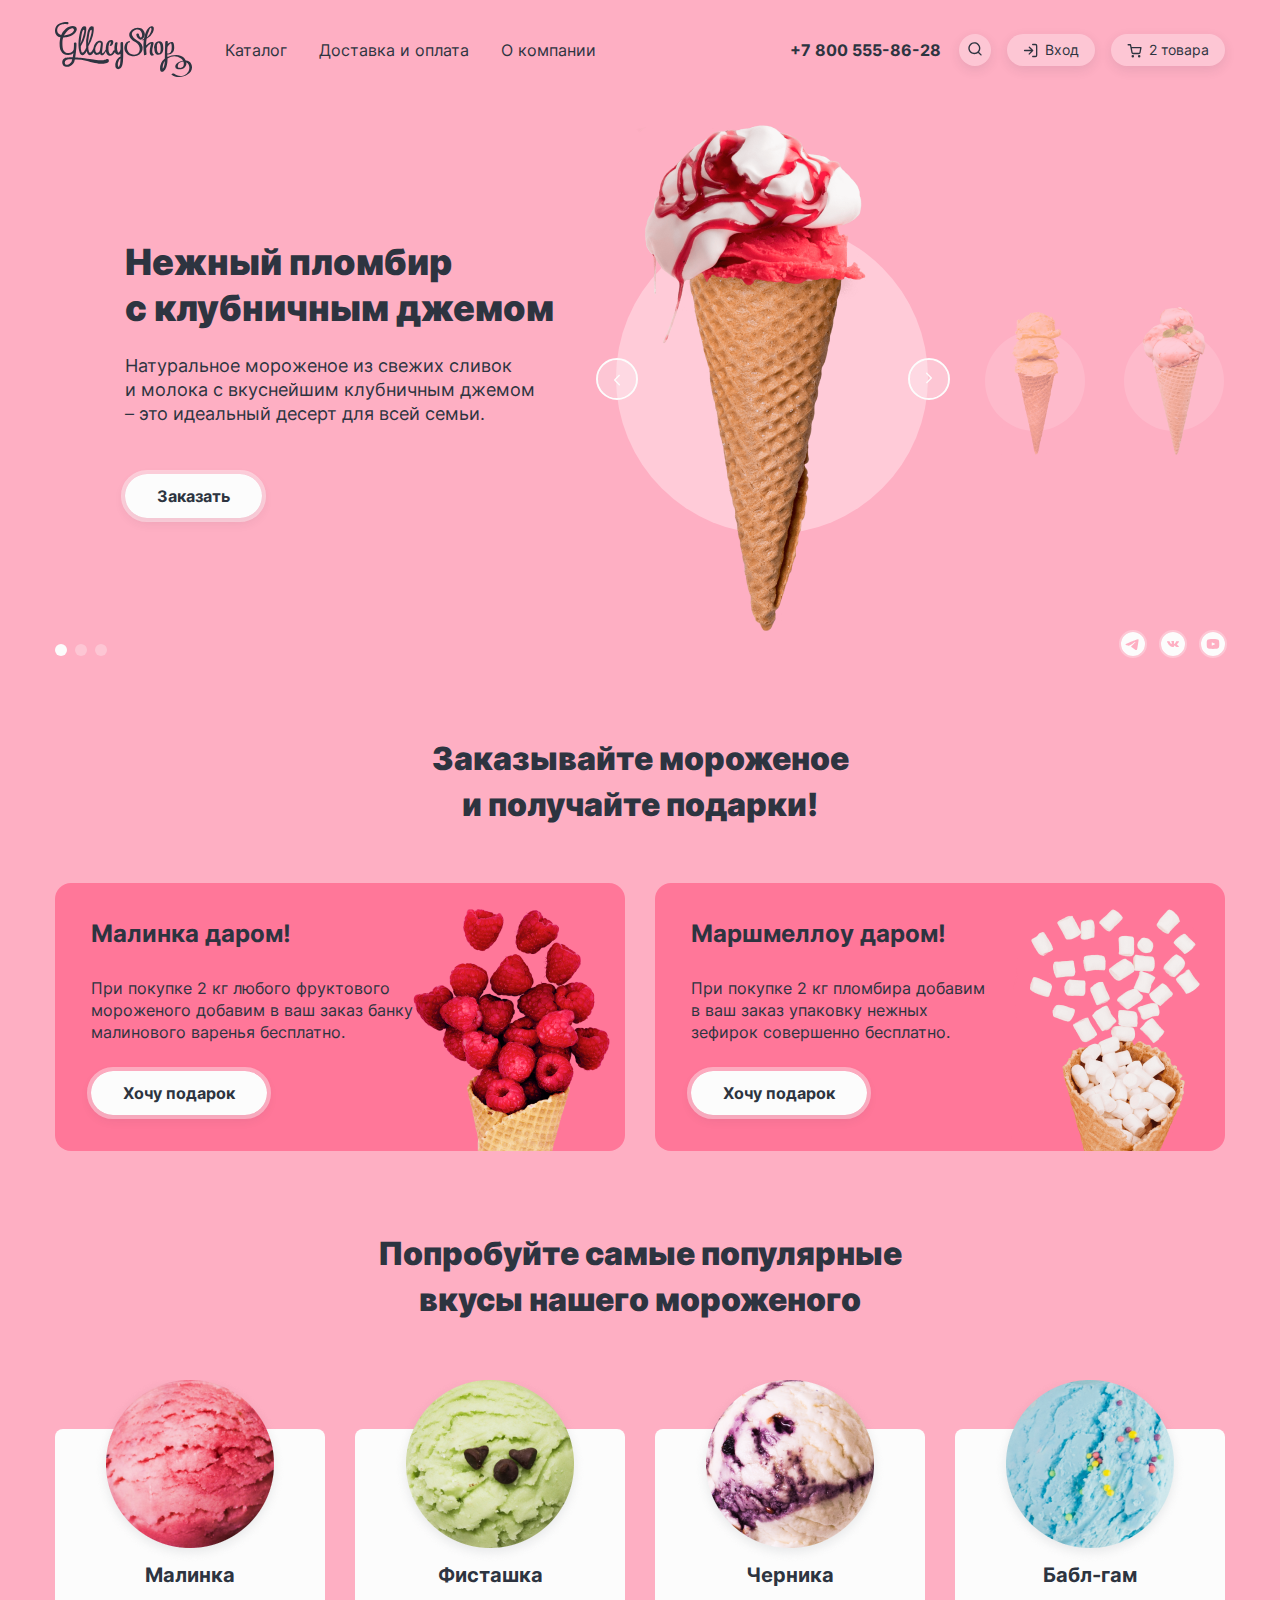
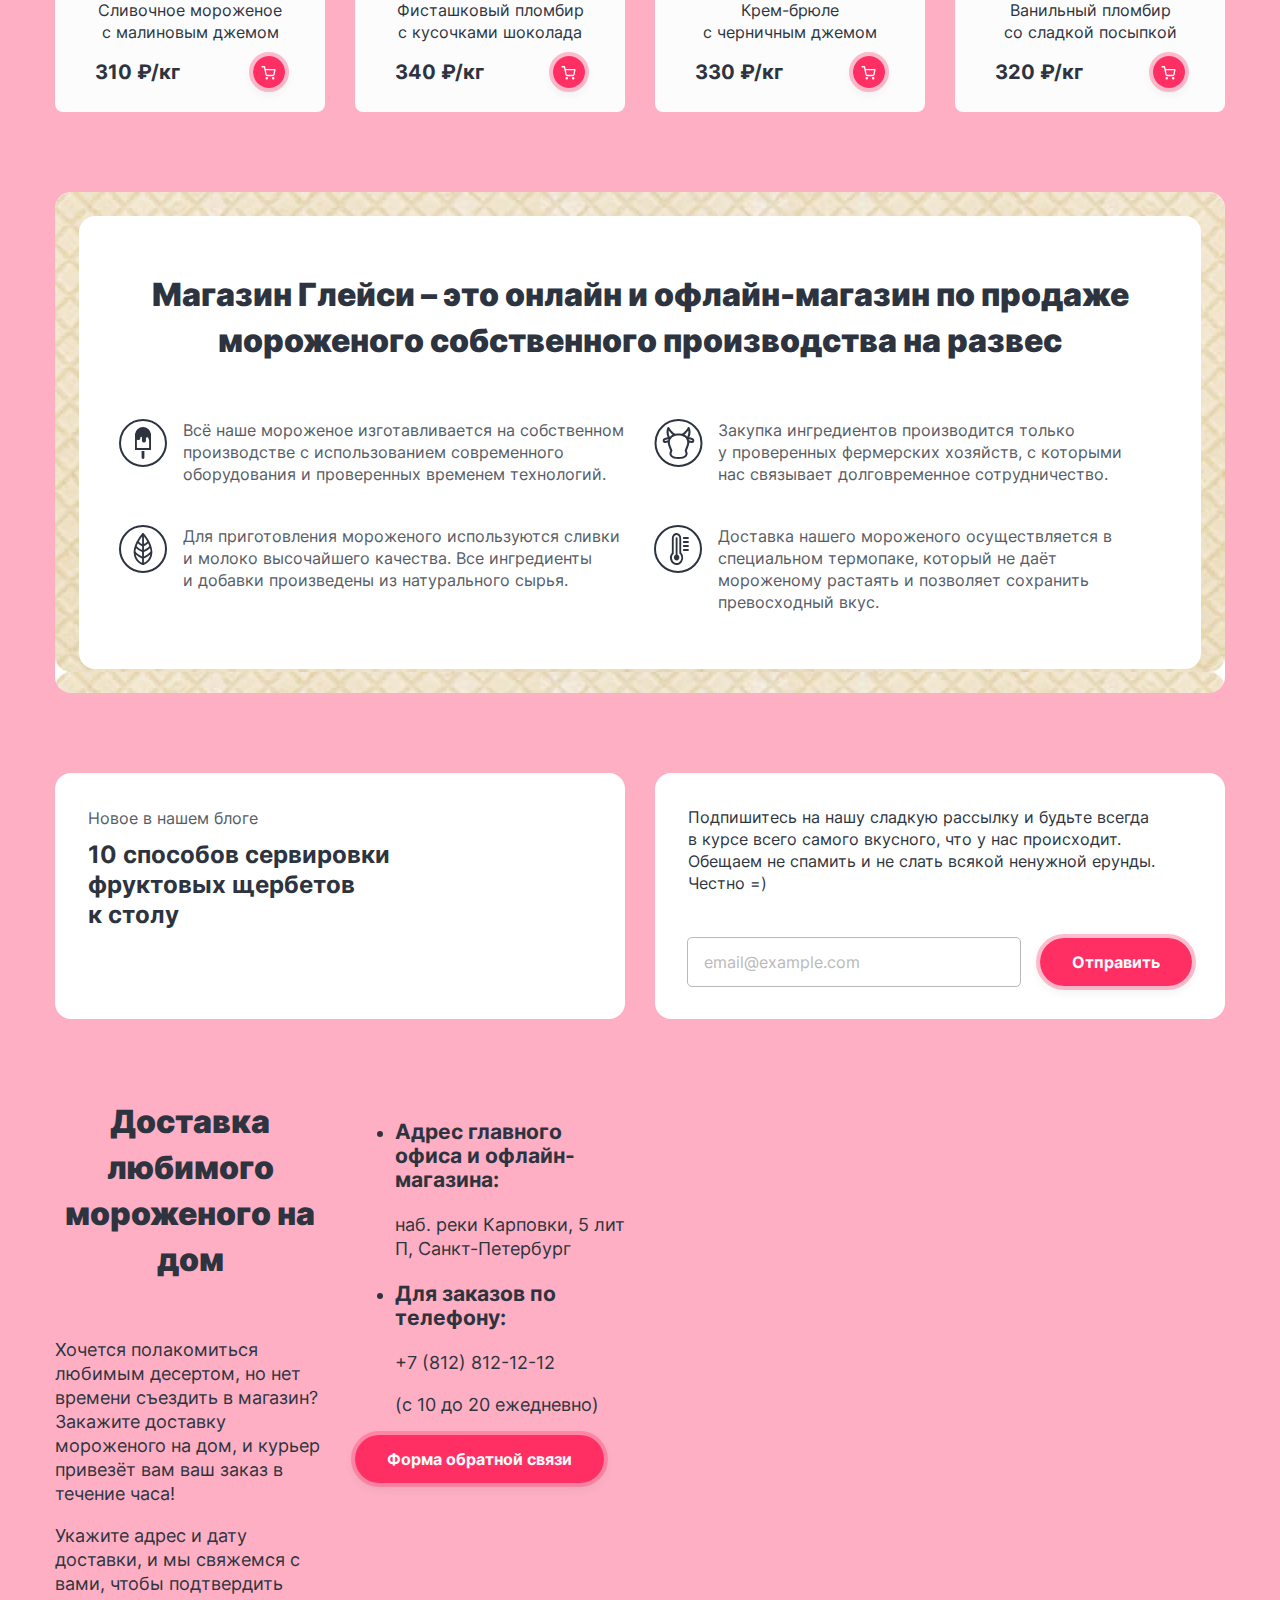
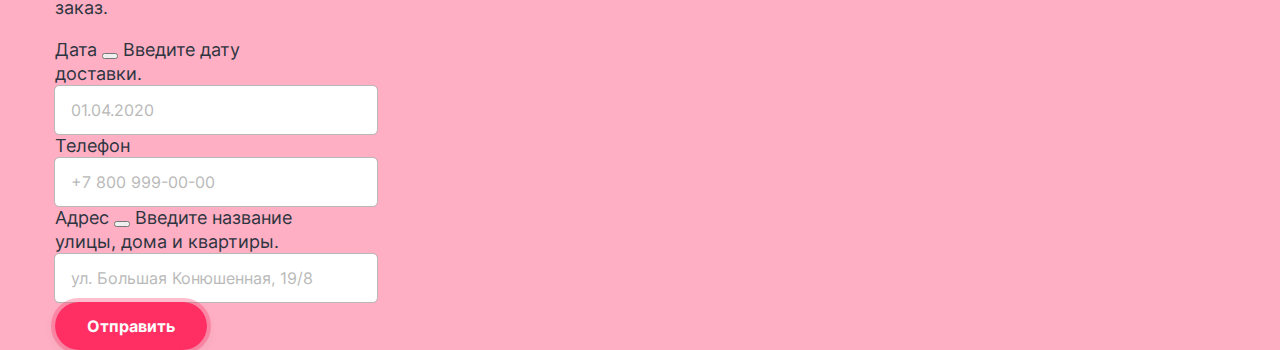
==== commit 74475c00: "contact-us-section html" ====
--- a/index.html
+++ b/index.html
@@ -476,35 +476,59 @@
         </section>
         <section class="main-delivery">
           <h2 class="section-header delivery-title">Доставка любимого мороженого на дом</h2>
-          <p class="delivery-text">Хочется полакомиться любимым десертом, но нет времени съездить в магазин? Закажите
+          <p class="delivery-text">Хочется полакомиться любимым десертом, но&nbsp;нет времени съездить в магазин?
+            Закажите
             доставку мороженого на дом, и курьер привезёт вам ваш заказ в течение часа!</p>
           <div class="delivery-form-field">
             <p class="delivery-text delivery-text-form">Укажите адрес и дату доставки, и мы свяжемся с вами, чтобы
               подтвердить заказ.</p>
             <form class="delivery-form" action="https://echo.htmlacademy.ru/" method="post">
-              <label class="delivery-label" for="delivery-date">Дата</label>
-              <span class="tooltip">
-                <button class="tooltip-toggle" type="button" aria-labelledby="tooltip-label">
-                  <span class="visually-hidden">Посмотреть дополнительную информацию.</span>
-                </button>
-                <span class="tooltip-text">Введите дату доставки.</span>
-              </span>
-              <input class="field field-delivery-date" type="date" name="delivery-date" placeholder="01.04.2020"
-                id="delivery-date" required>
-              <label class="delivery-label" for="delivery-tel">Телефон</label>
-              <input class="field field-delivery-phone" type="tel" name="delivery-tel" placeholder="+7 800 999-00-00"
-                id="delivery-tel" required>
-              <label class="delivery-label" for="delivery-adress">Адрес</label>
-              <span class="tooltip">
-                <button class="tooltip-toggle" type="button" aria-labelledby="tooltip-label">
-                  <span class="visually-hidden">Посмотреть дополнительную информацию.</span>
-                </button>
-                <span class="tooltip-text">Введите адрес доставки.</span>
-              </span>
-              <input class="field field-delivery-adress" type="text" name="delivery-adress" placeholder="ул. Большая Конюшенная, 19/8"
-                id="delivery-adress" required>
-              <button class="button button-popover delivery-button" type="submit" value="Отправить">Отправить</button>
+              <div class="form-item form-date">
+                <label class="delivery-label" for="delivery-date">Дата</label>
+                <span class="tooltip">
+                  <button class="tooltip-toggle" type="button" aria-labelledby="tooltip-label">
+                    <span class="visually-hidden">Посмотреть дополнительную информацию.</span>
+                  </button>
+                  <span class="tooltip-text">Введите дату доставки.</span>
+                </span>
+                <input class="field field-delivery-date" type="text" name="delivery-date" placeholder="01.04.2020"
+                  id="delivery-date" onfocus="(this.type='date')" onblur="if(this.value==''){this.type='text'}"
+                  required>
+              </div>
+              <div class="form-item form-phone">
+                <label class="delivery-label" for="delivery-tel">Телефон</label>
+                <input class="field field-delivery-phone" type="tel" name="delivery-tel" placeholder="+7 800 999-00-00"
+                  id="delivery-tel" required>
+              </div>
+              <div class="form-item form-adress">
+                <label class="delivery-label" for="delivery-adress">Адрес</label>
+                <span class="tooltip">
+                  <button class="tooltip-toggle" type="button" aria-labelledby="tooltip-label">
+                    <span class="visually-hidden">Посмотреть дополнительную информацию.</span>
+                  </button>
+                  <span class="tooltip-text">Введите название улицы, дома и квартиры.</span>
+                </span>
+                <input class="field field-delivery-adress" type="text" name="delivery-adress"
+                  placeholder="ул. Большая Конюшенная, 19/8" id="delivery-adress" required>
+              </div>
             </form>
+            <button class="button button-popover delivery-button" type="submit" value="Отправить">Отправить</button>
+          </div>
+        </section>
+        <section class="main-contact-us">
+          <div class="contact-us-container">
+            <ul class="contact-us-list">
+              <li class="contact-us-item">
+                <h3 class="contacl-us-header">Адрес главного офиса и офлайн-магазина:</h3>
+                <p class="contact-us-text">наб. реки Карповки, 5 лит П, Санкт-Петербург</p>
+              </li>
+              <li class="contact-us-item">
+                <h3 class="contacl-us-header">Для заказов по телефону:</h3>
+                <p class="contact-us-text">+7 (812) 812-12-12</p>
+                <p class="contact-us-text-extra">(с 10 до 20 ежедневно)</p>
+              </li>
+            </ul>
+            <button class="button button-popover delivery-button" type="submit" value="Форма обратной связи">Форма обратной связи</button>
           </div>
         </section>
       </main>
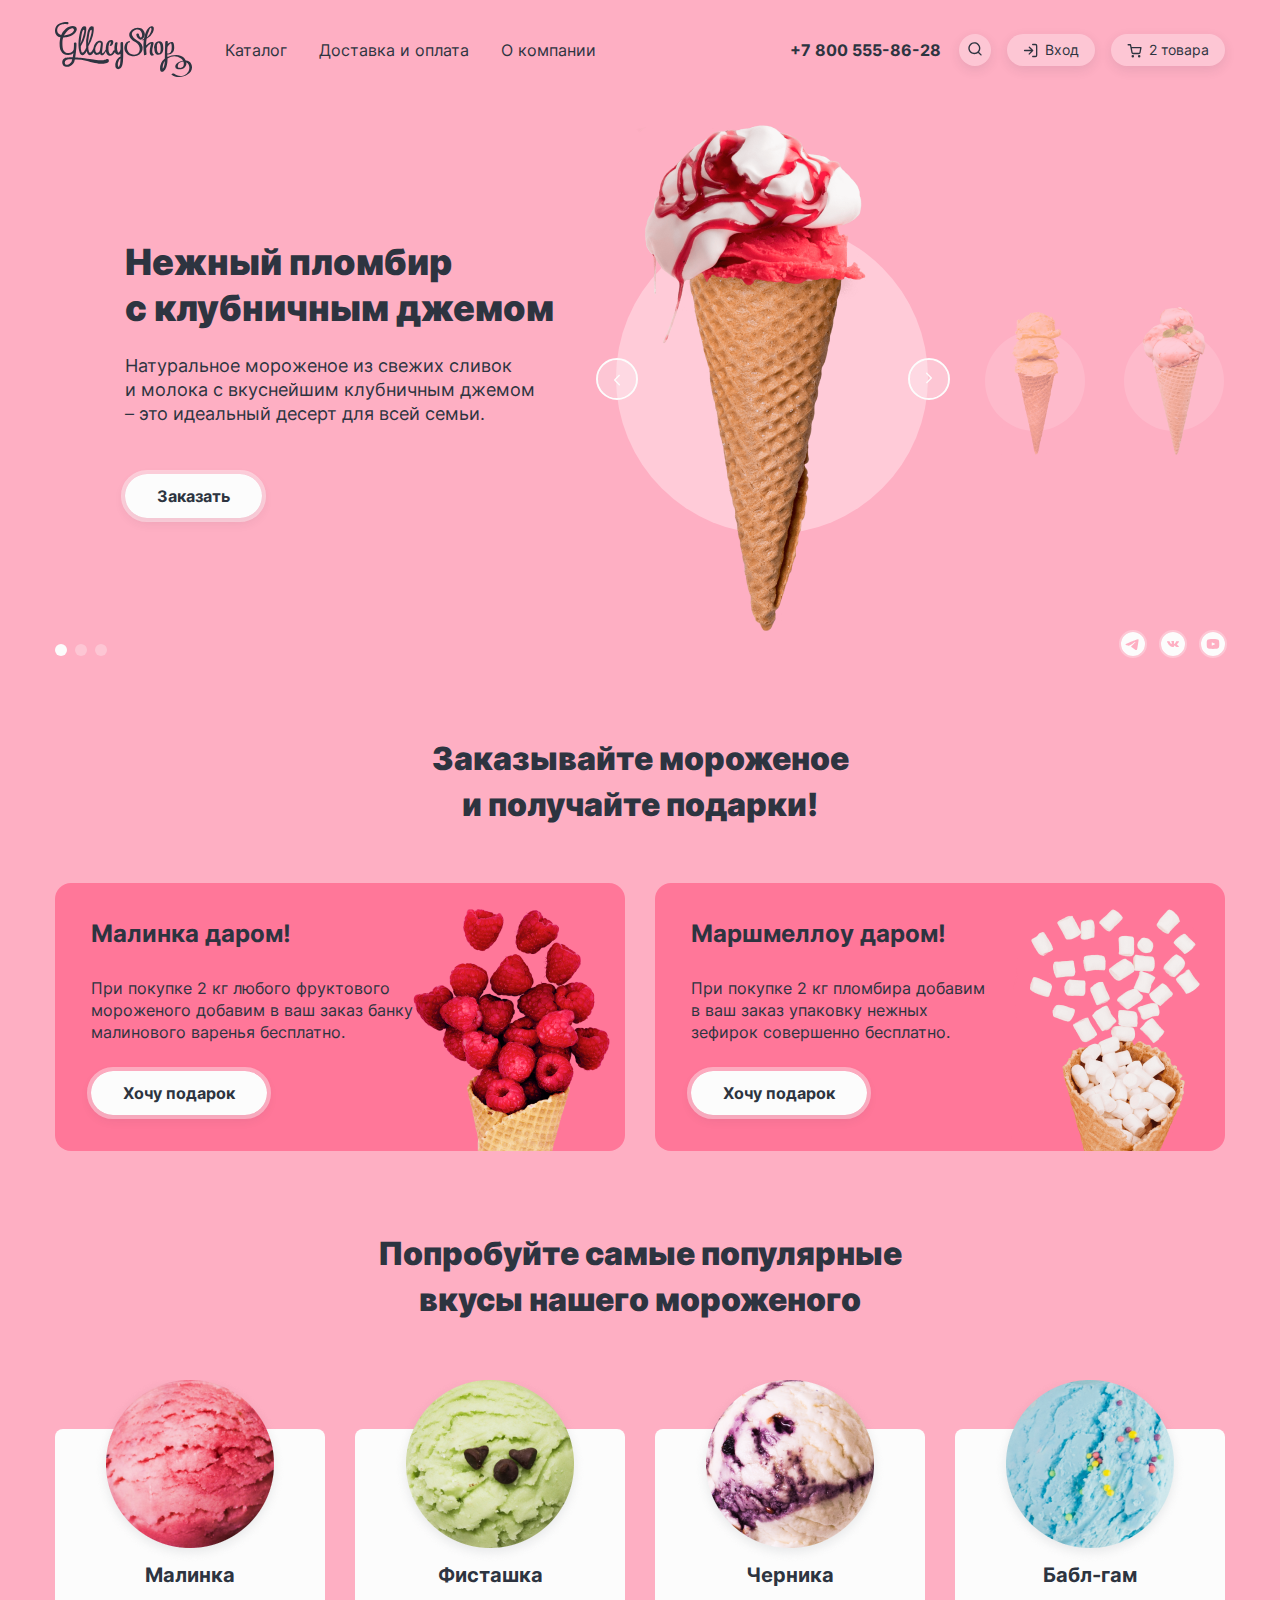
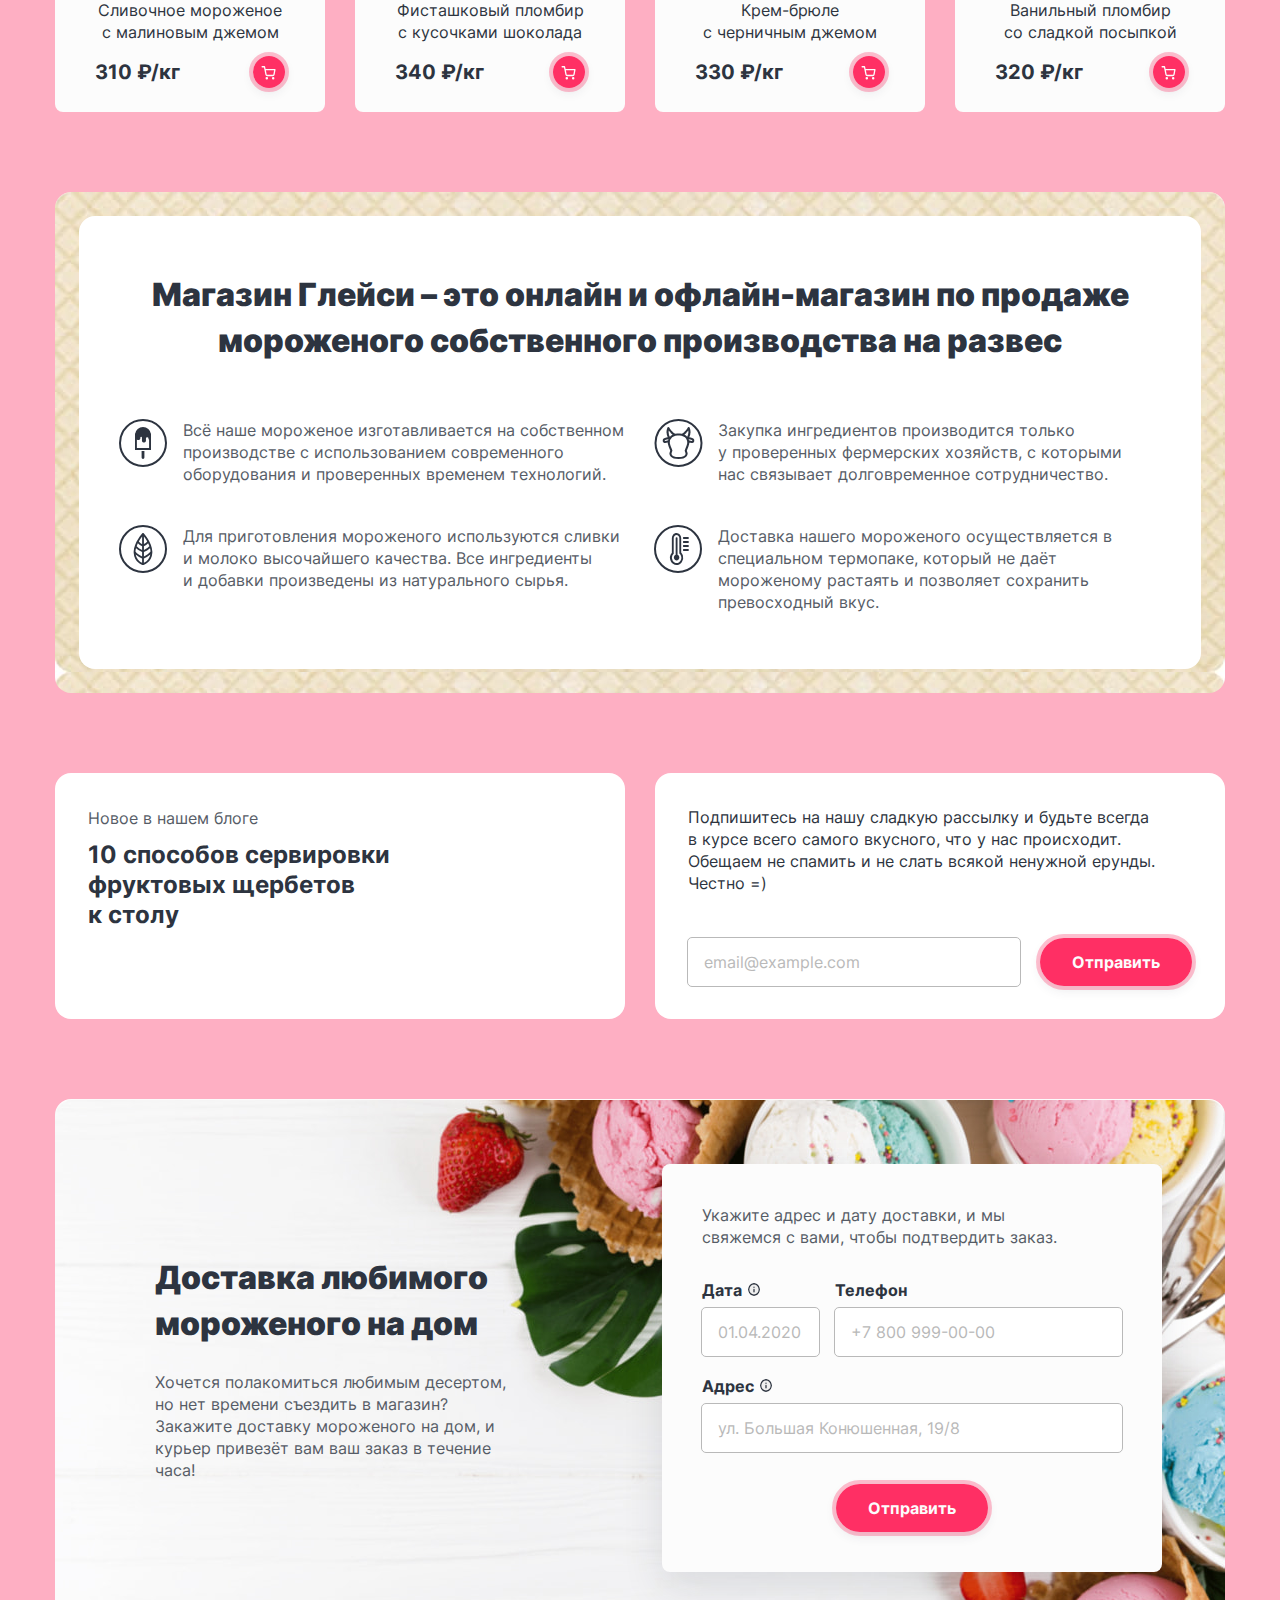
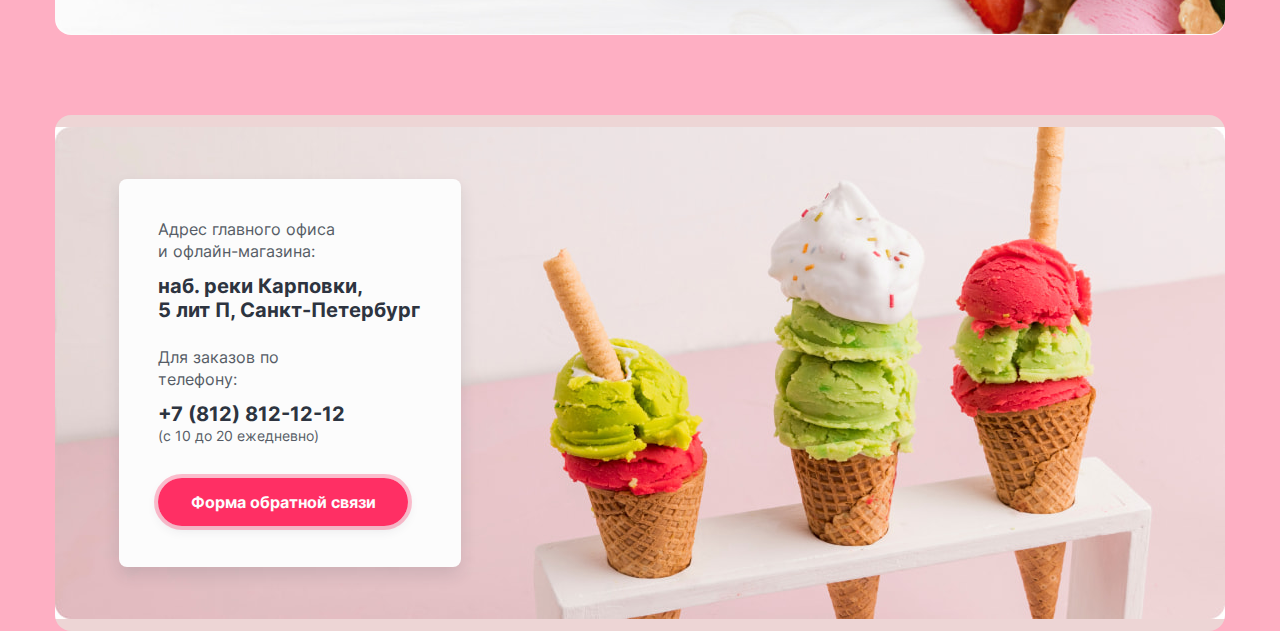
==== commit 837c2cf0: "contact-us css+pixel-perfect" ====
--- a/index.html
+++ b/index.html
@@ -519,8 +519,8 @@
           <div class="contact-us-container">
             <ul class="contact-us-list">
               <li class="contact-us-item">
-                <h3 class="contacl-us-header">Адрес главного офиса и офлайн-магазина:</h3>
-                <p class="contact-us-text">наб. реки Карповки, 5 лит П, Санкт-Петербург</p>
+                <h3 class="contacl-us-header">Адрес главного офиса и&nbsp;офлайн-магазина:</h3>
+                <p class="contact-us-text">наб. реки Карповки, 5&nbsp;лит&nbsp;П, Санкт-Петербург</p>
               </li>
               <li class="contact-us-item">
                 <h3 class="contacl-us-header">Для заказов по телефону:</h3>
@@ -528,7 +528,7 @@
                 <p class="contact-us-text-extra">(с 10 до 20 ежедневно)</p>
               </li>
             </ul>
-            <button class="button button-popover delivery-button" type="submit" value="Форма обратной связи">Форма обратной связи</button>
+            <button class="button button-popover contact-us-button" type="submit" value="Форма обратной связи">Форма обратной связи</button>
           </div>
         </section>
       </main>
--- a/styles/styles.css
+++ b/styles/styles.css
@@ -1333,3 +1333,243 @@
   line-height: 20px;
   box-sizing: border-box;
 }
+
+/* main-delivery */
+
+.main-delivery {
+  display: grid;
+  grid-template-columns: repeat(2, 500px);
+  grid-template-rows: repeat(2, max-content);
+  grid-column: 1/-1;
+  column-gap: 7px;
+  background-color: #FCFCFC;
+  background-image: url(../images/delivery-background.jpg);
+  background-repeat: no-repeat;
+  background-position: 100%;
+  min-height: 534px;
+  border-radius: 16px;
+  padding: 65px;
+  padding-left: 100px;
+  padding-bottom: 63px;
+  box-sizing: border-box;
+}
+
+.delivery-title {
+  grid-column: 1/2;
+  grid-row: 1/2;
+  width: 356px;
+  margin-bottom: 20px;
+  text-align: start;
+  margin-top: auto;
+}
+
+.delivery-text {
+  grid-column: 1/2;
+  grid-row: 2/3;
+  width: 371px;
+  font-weight: 400;
+  font-size: 16px;
+  line-height: 22px;
+  color: #565C66;
+  margin: 0;
+  margin-top: 4px;
+}
+
+.delivery-form-field {
+  grid-column: 2/3;
+  grid-row: 1/-1;
+  width: 500px;
+  background: #FCFCFC;
+  box-shadow: 0 15px 40px rgba(45, 52, 64, 0.12);
+  border-radius: 8px;
+  padding: 40px;
+  box-sizing: border-box;
+  display: flex;
+  flex-direction: column;
+}
+
+.delivery-text-form {
+  width: 380px;
+  margin-bottom: 32px;
+  margin-top: 0;
+}
+
+.delivery-form {
+  display: grid;
+  grid-template-columns: 117px, 287px;
+  column-gap: 16px;
+  row-gap: 20px;
+}
+
+.form-item {
+  display: flex;
+  flex-wrap: wrap;
+}
+
+.form-date {
+  grid-column: 1/2;
+}
+
+.form-phone {
+  grid-column: 2/3;
+}
+
+.form-adress {
+  grid-column: 1/3;
+}
+
+.field-delivery-date {
+  min-width: 117px;
+  width: 117px;
+}
+
+.field-delivery-phone {
+  min-width: 287px;
+}
+
+.field-delivery-adress {
+  min-width: 420px;
+}
+
+.delivery-label {
+  font-weight: 700;
+  font-size: 16px;
+  line-height: 20px;
+  position: relative;
+  margin-bottom: 8px;
+}
+
+.tooltip-toggle {
+  background-image: url(../images/i-icon-form.svg);
+  background-repeat: no-repeat;
+  background-position: center;
+  display: block;
+  border: none;
+  width: 12.5px;
+  height: 12.5px;
+  border-radius: 50%;
+  margin-left: 5.5px;
+  margin-top: 3px;
+  cursor: pointer;
+}
+
+.tooltip-text {
+  color: #565C66;
+  font-weight: 400;
+  font-size: 12px;
+  line-height: 16px;
+  text-transform: none;
+  padding: 10px 8px;
+  box-sizing: border-box;
+  width: 167px;
+  background-color: #FCFCFC;
+  box-shadow: 0 2px 12px rgba(173, 152, 143, 0.18);
+  border-radius: 1px;
+  position: absolute;
+  margin-left: 14px;
+  transform: translateX(15px) translateY(-23px);
+  z-index: 20;
+  display: none;
+}
+
+.tooltip-text::before {
+  content: "";
+  position: absolute;
+  width: 0;
+  height: 0;
+  border-left: 7px solid transparent;
+  border-right: 7px solid transparent;
+  border-bottom: 6px solid #FCFCFC;
+  left: -10px;
+  top: 8px;
+  transform: rotate(0.75turn) translateX(-40%);
+  z-index: 20;
+}
+
+.tooltip-toggle:focus {
+  outline: none;
+}
+
+.tooltip-toggle::-moz-focus-inner {
+  border: 0;
+}
+
+.tooltip-toggle:hover+.tooltip-text,
+.tooltip-toggle:focus-visible+.tooltip-text {
+  display: block;
+}
+
+.delivery-button {
+  width: 152px;
+  margin: 32px auto 0;
+}
+
+/* main-contact-us */
+
+.main-contact-us {
+  display: flex;
+  flex-direction: column;
+  grid-column: 1/-1;
+  background-color: #edd5d5;
+  background-image: url(../images/contact-us-background.jpg);
+  background-repeat: no-repeat;
+  background-position: 100%;
+  min-height: 492px;
+  border-radius: 16px;
+  padding: 64px;
+  box-sizing: border-box;
+}
+
+.contact-us-container {
+  background-color: #FCFCFC;
+  box-shadow: 0 8px 16px rgba(45, 52, 64, 0.12);
+  border-radius: 8px;
+  width: 264px;
+  min-height: 288px;
+  display: flex;
+  flex-direction: column;
+  padding: 39px;
+}
+
+.contact-us-list {
+  list-style-type: none;
+  display: flex;
+  flex-direction: column;
+  padding: 0;
+  margin: 0;
+}
+
+.contact-us-item:not(:last-child) {
+  margin-bottom: 24px;
+}
+
+.contacl-us-header {
+  margin: 0;
+  font-weight: 400;
+  font-size: 16px;
+  line-height: 22px;
+  width: 203px;
+  color: #565C66;
+  margin-bottom: 12px;
+}
+
+.contact-us-text {
+  margin: 0;
+  font-weight: 700;
+  font-size: 20px;
+  line-height: 24px;
+  width: 263px;
+}
+
+.contact-us-text-extra {
+  margin: 0;
+  font-weight: 400;
+font-size: 14px;
+line-height: 20px;
+color: #565C66;
+}
+
+.contact-us-button {
+  width: 250px;
+  margin: 32px 13px 2px 0;
+}
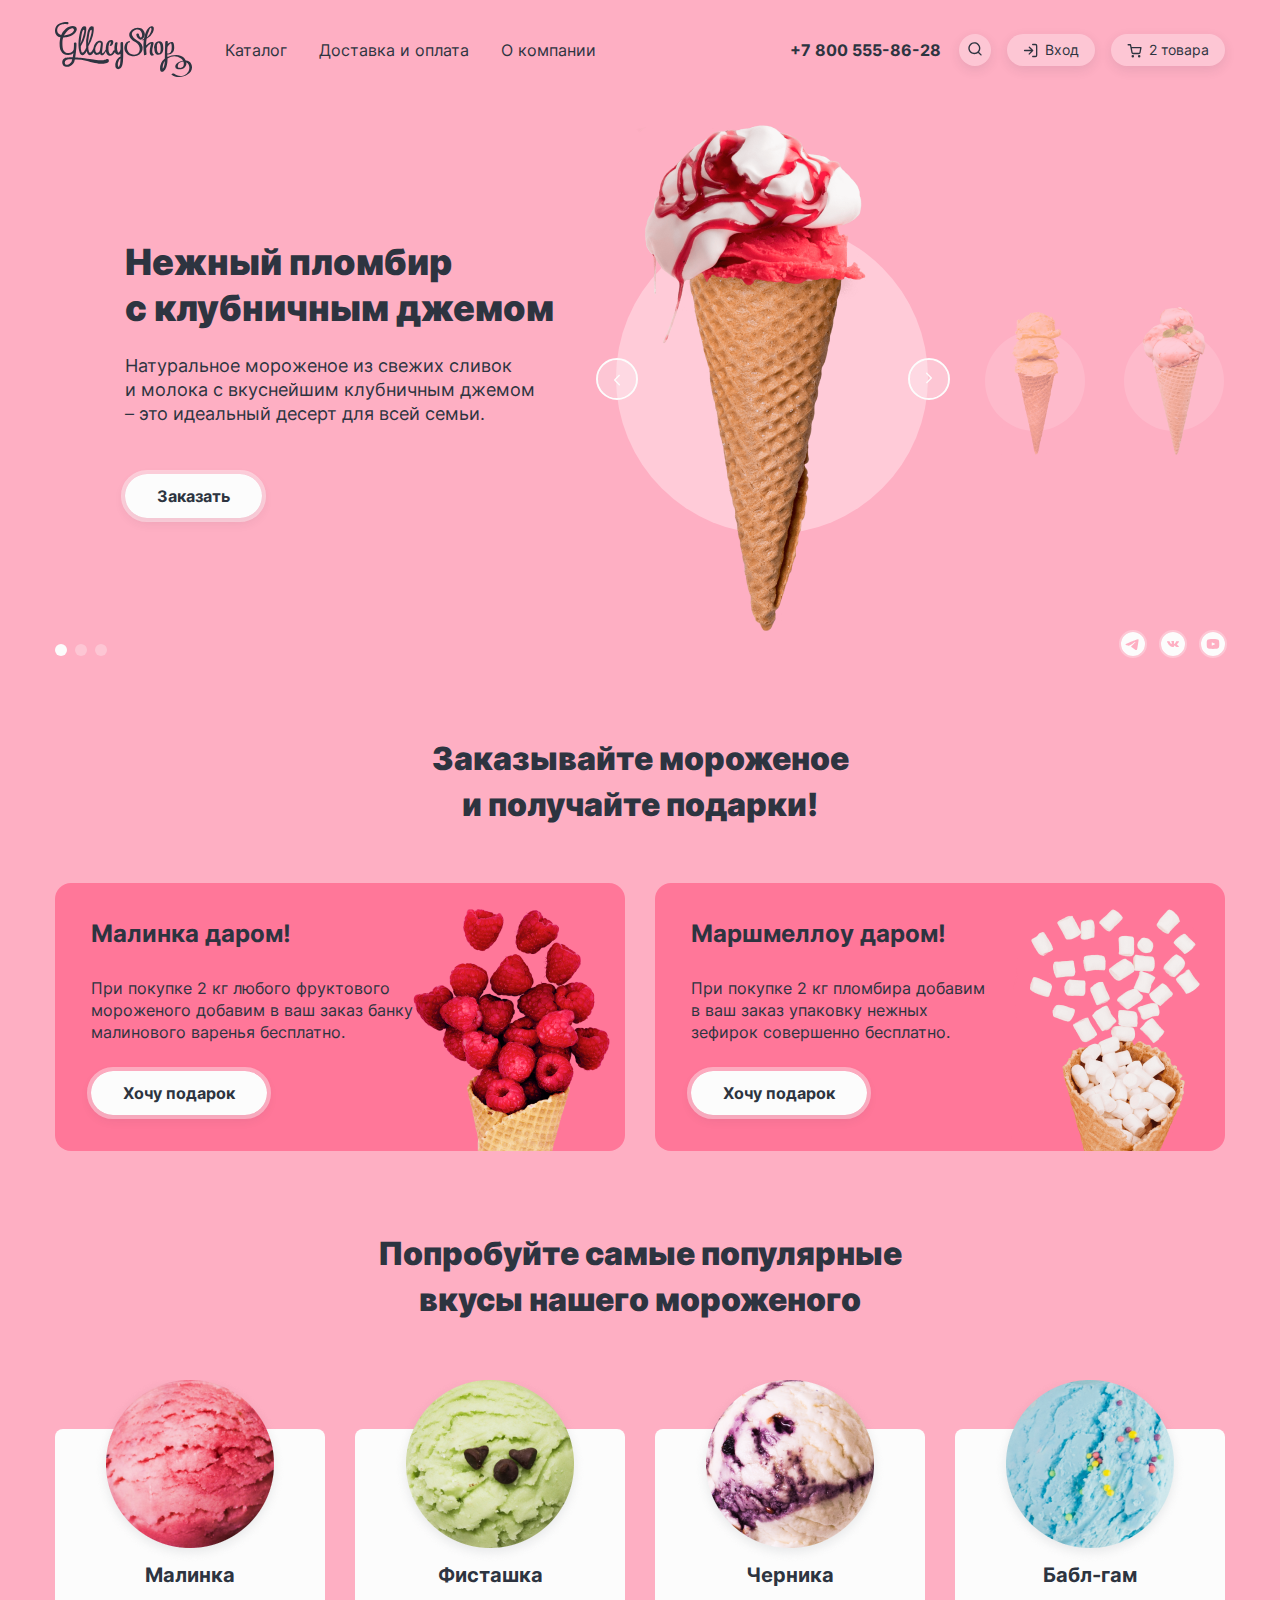
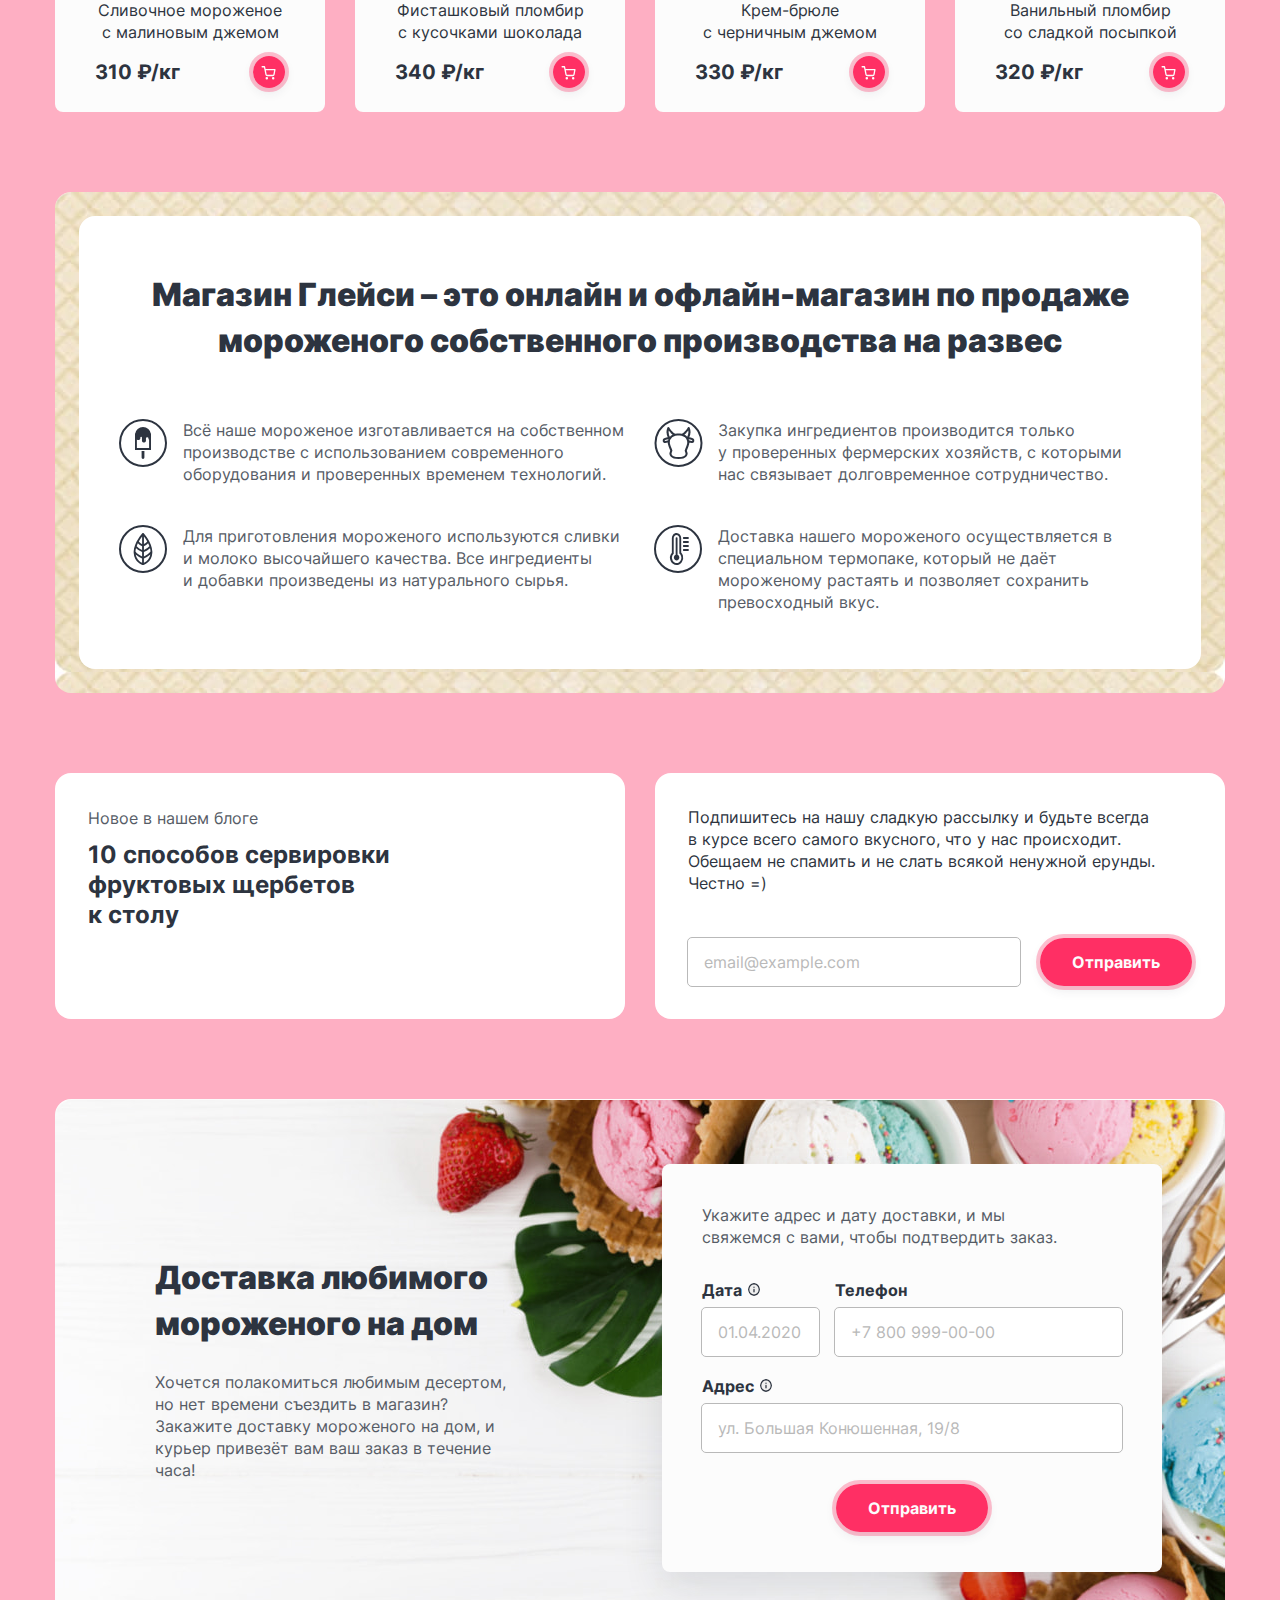
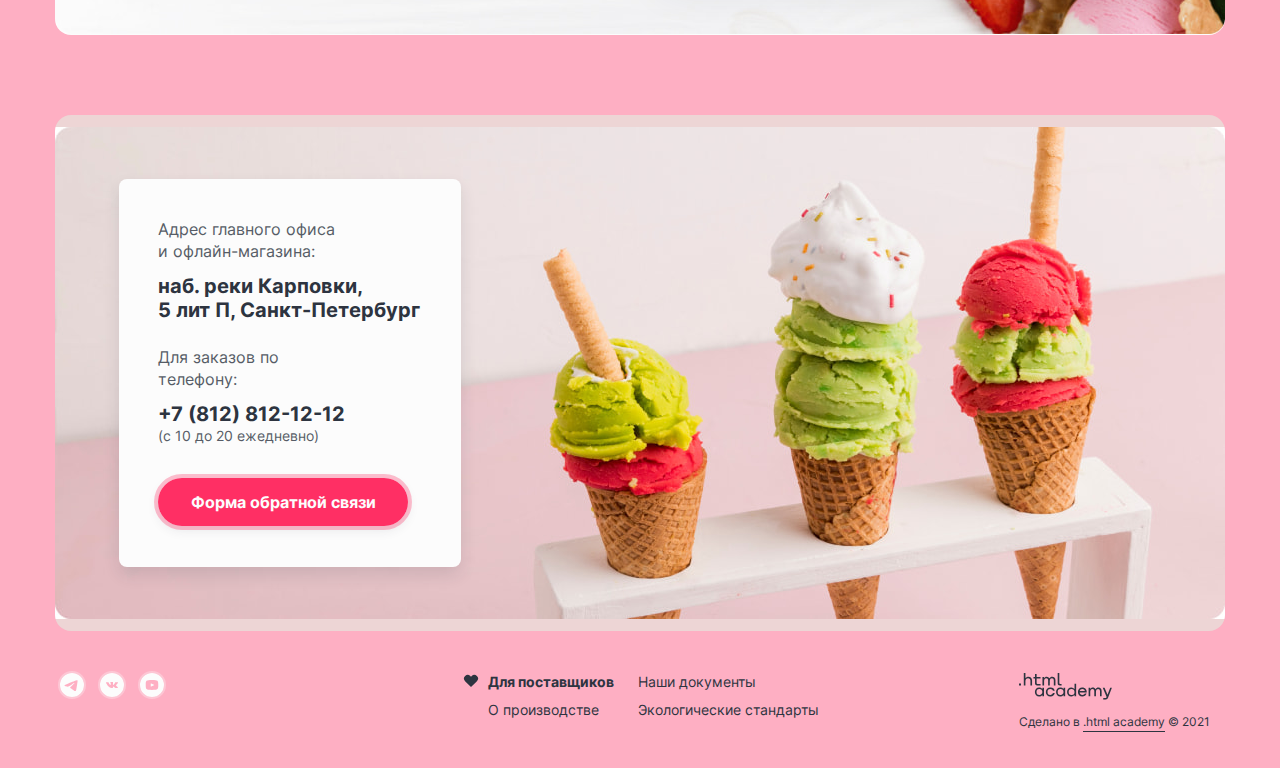
==== commit 08f135bb: "buttons-links" ====
--- a/index.html
+++ b/index.html
@@ -18,9 +18,9 @@
         <nav class="navigation-menu">
           <ul class="navigation-menu-list">
             <li class="navigation-menu-item">
-              <button class="button button-link button-catalog">
+              <a class="button button-link button-catalog" href="catalog.html">
                 Каталог
-              </button>
+              </a>
               <div class="navigation-menu-within">
                 <ul class="catalog-within-list">
                   <li class="catalog-within-item">
@@ -279,9 +279,9 @@
               </ul>
             </li>
           </ul>
-          <ul class="slider-social-list">
-            <li class="slider-social-item">
-              <a class="slider-social-button button-telegram" href="https://t.me/htmlacademy">
+          <ul class="social-list">
+            <li class="social-item">
+              <a class="social-button button-telegram" href="https://t.me/htmlacademy">
                 <span class="visually-hidden">Наш Телеграм</span>
                 <svg width="28" height="28" viewBox="0 0 28 28" fill="none" xmlns="http://www.w3.org/2000/svg">
                   <path fill-rule="evenodd" clip-rule="evenodd"
@@ -291,8 +291,8 @@
                     stroke-width="2" /></svg>
               </a>
             </li>
-            <li class="slider-social-item">
-              <a class="slider-social-button button-vkontakte" href="https://vk.com/htmlacademy">
+            <li class="social-item">
+              <a class="social-button button-vkontakte" href="https://vk.com/htmlacademy">
                 <span class="visually-hidden">Наша страница Вконтакте</span>
                 <svg width="28" height="28" viewBox="0 0 28 28" fill="none" xmlns="http://www.w3.org/2000/svg">
                   <path fill-rule="evenodd" clip-rule="evenodd"
@@ -302,8 +302,8 @@
                     stroke-width="2" /></svg>
               </a>
             </li>
-            <li class="slider-social-item">
-              <a class="slider-social-button button-youtube" href="https://www.youtube.com/user/htmlacademyru">
+            <li class="social-item">
+              <a class="social-button button-youtube" href="https://www.youtube.com/user/htmlacademyru">
                 <span class="visually-hidden">Наш Ютуб</span>
                 <svg width="28" height="28" viewBox="0 0 28 28" fill="none" xmlns="http://www.w3.org/2000/svg">
                   <path
@@ -528,10 +528,82 @@
                 <p class="contact-us-text-extra">(с 10 до 20 ежедневно)</p>
               </li>
             </ul>
-            <button class="button button-popover contact-us-button" type="submit" value="Форма обратной связи">Форма обратной связи</button>
+            <button class="button button-popover contact-us-button" type="submit" value="Форма обратной связи">Форма
+              обратной связи</button>
           </div>
         </section>
       </main>
+      <footer class="main-footer">
+        <ul class="social-list footer-social-list">
+          <h2 class="visually-hidden">Социальные сети</h2>
+          <li class="social-item">
+            <a class="social-button button-telegram" href="https://t.me/htmlacademy">
+              <span class="visually-hidden">Наш Телеграм</span>
+              <svg width="28" height="28" viewBox="0 0 28 28" fill="none" xmlns="http://www.w3.org/2000/svg">
+                <path fill-rule="evenodd" clip-rule="evenodd"
+                  d="M26 14a12 12 0 1 1-24 0 12 12 0 0 1 24 0Zm-11.57-3.14c-1.17.48-3.5 1.49-7 3.01-.57.23-.86.45-.9.67-.04.36.42.5 1.04.7l.27.08c.6.2 1.43.44 1.86.45.39 0 .82-.16 1.3-.48 3.27-2.21 4.96-3.33 5.06-3.35.08-.02.18-.04.25.02.07.07.07.18.06.22-.05.19-1.84 1.86-2.77 2.72a28.24 28.24 0 0 0-.82.79c-.57.54-1 .96.02 1.63.5.32.89.59 1.28.85a88.77 88.77 0 0 0 1.8 1.23c.5.35.95.67 1.5.62.32-.03.66-.33.82-1.23.4-2.13 1.18-6.73 1.36-8.63.01-.16 0-.31-.02-.47a.5.5 0 0 0-.17-.33.78.78 0 0 0-.46-.14c-.46.01-1.15.25-4.48 1.64Z"
+                  fill="#FCFCFC" />
+                <rect x="1" y="1" width="26" height="26" rx="13" stroke="#FCFCFC" stroke-opacity=".3"
+                  stroke-width="2" /></svg>
+            </a>
+          </li>
+          <li class="social-item">
+            <a class="social-button button-vkontakte" href="https://vk.com/htmlacademy">
+              <span class="visually-hidden">Наша страница Вконтакте</span>
+              <svg width="28" height="28" viewBox="0 0 28 28" fill="none" xmlns="http://www.w3.org/2000/svg">
+                <path fill-rule="evenodd" clip-rule="evenodd"
+                  d="M26 14a12 12 0 1 1-24 0 12 12 0 0 1 24 0Zm-11.41 2.97h-.72s-1.58.09-2.98-1.18c-1.52-1.39-2.86-4.14-2.86-4.14s-.07-.18 0-.27c.1-.1.36-.1.36-.1l1.72-.01s.16.02.27.1c.1.05.15.17.15.17s.28.61.65 1.17c.71 1.08 1.05 1.32 1.29 1.2.35-.16.25-1.53.25-1.53s0-.5-.18-.71c-.14-.17-.41-.22-.53-.24-.1-.01.06-.2.26-.3.31-.13.86-.13 1.5-.13.5 0 .65.03.84.07.46.1.44.41.41 1.08l-.02.7v.18c-.01.34-.02.73.23.88.13.07.45 0 1.26-1.19.38-.56.66-1.23.66-1.23s.07-.12.16-.17c.1-.05.24-.04.24-.04h1.8s.54-.06.63.15c.1.23-.2.75-.94 1.61-.7.82-1.03 1.12-1 1.38.01.2.23.38.66.72.89.73 1.13 1.1 1.18 1.2l.01.01c.4.58-.44.62-.44.62l-1.6.02s-.34.06-.8-.2a3.94 3.94 0 0 1-.69-.6c-.33-.34-.65-.66-.91-.58-.45.12-.44.96-.44.96s0 .18-.1.28c-.1.1-.32.12-.32.12Z"
+                  fill="#FCFCFC" />
+                <rect x="1" y="1" width="26" height="26" rx="13" stroke="#FCFCFC" stroke-opacity=".3"
+                  stroke-width="2" /></svg>
+            </a>
+          </li>
+          <li class="social-item">
+            <a class="social-button button-youtube" href="https://www.youtube.com/user/htmlacademyru">
+              <span class="visually-hidden">Наш Ютуб</span>
+              <svg width="28" height="28" viewBox="0 0 28 28" fill="none" xmlns="http://www.w3.org/2000/svg">
+                <path
+                  d="m16 13.8-2.8-1.32c-.25-.11-.45.01-.45.29v2.46c0 .28.2.4.45.29L16 14.2c.25-.12.25-.3 0-.42ZM14 2a12 12 0 1 0 0 24 12 12 0 0 0 0-24Zm0 16.88c-6.14 0-6.25-.56-6.25-4.88s.1-4.88 6.25-4.88c6.14 0 6.25.56 6.25 4.88s-.1 4.88-6.25 4.88Z"
+                  fill="#FCFCFC" />
+                <rect x="1" y="1" width="26" height="26" rx="13" stroke="#FCFCFC" stroke-opacity=".3"
+                  stroke-width="2" /></svg>
+            </a>
+          </li>
+        </ul>
+        <ul class="footer-menu-list">
+          <h2 class="visually-hidden">Ссыслки на полезную информацию.</h2>
+          <li class="footer-menu-item">
+            <a class="footer-link footer-link-favourite" href="#">Для поставщиков</a>
+          </li>
+          <li class="footer-menu-item">
+            <a class="footer-link" href="#">Наши документы</a>
+          </li>
+          <li class="footer-menu-item">
+            <a class="footer-link" href="#">О производстве</a>
+          </li>
+          <li class="footer-menu-item">
+            <a class="footer-link" href="#">Экологические стандарты</a>
+          </li>
+        </ul>
+        <div class="footer-link-creator">
+          <h2 class="visually-hidden">Сайт разработчика</h2>
+          <a class="footer-link-icon" href="https://htmlacademy.ru/">
+            <span class="visually-hidden">Логотип разаботчика-htmlacademy</span>
+            <svg width="93" height="27" viewBox="0 0 93 27" fill="currentColor" xmlns="http://www.w3.org/2000/svg">
+              <g clip-path="url(#a)" fill="#2D3440">
+                <path
+                  d="M0 10.42v2.08h1.99v-2.08H0ZM9.42 3.66c-1.26 0-2.28.58-2.92 1.4h-.07V0H4.79v12.5h1.64V8.21c0-1.72 1.07-2.95 2.64-2.95 1.49 0 2.35 1.11 2.35 2.6v4.64h1.65V7.57c0-2.38-1.47-3.9-3.65-3.9ZM21.53 3.9h-3.9V.88H16V3.9h-1.55v1.6h1.55v4.84c0 1.39.78 2.15 2.18 2.15h3.36v-1.61H18.5c-.55 0-.86-.32-.86-.86V5.5h3.89V3.9ZM33.25 3.68c-1.3 0-2.31.64-2.86 1.67h-.06a2.9 2.9 0 0 0-2.71-1.67c-1.14 0-2 .6-2.52 1.46h-.07V3.9h-1.58v8.59h1.65V8.09c0-1.61.84-2.8 2.12-2.83 1.21-.03 1.92.83 1.92 2.14v5.1h1.64V7.95c0-1.93 1.14-2.69 2.13-2.69 1.2 0 1.9.83 1.9 2.14v5.1h1.64V7.22c0-2.08-1.17-3.54-3.2-3.54ZM38.68 10.28c0 1.4.8 2.22 2.26 2.22h1.63v-1.6h-1.39c-.55 0-.86-.31-.86-.85V0h-1.64v10.28ZM23.38 15.94h-.07a3.75 3.75 0 0 0-3.07-1.49c-2.54-.03-4.36 1.85-4.36 4.5 0 2.68 1.85 4.56 4.34 4.53a3.66 3.66 0 0 0 3.09-1.57h.07v1.33H25v-8.55h-1.62v1.25Zm-2.91 5.95a2.83 2.83 0 0 1-2.95-2.93 2.83 2.83 0 0 1 2.95-2.94c1.75 0 2.89 1.31 2.89 2.94 0 1.6-1.14 2.93-2.9 2.93ZM35.75 17.8a4.28 4.28 0 0 0-4.36-3.35 4.37 4.37 0 0 0-4.54 4.5 4.39 4.39 0 0 0 4.54 4.53 4.3 4.3 0 0 0 4.36-3.4h-1.71a2.68 2.68 0 0 1-2.63 1.83 2.84 2.84 0 0 1-2.91-2.95 2.82 2.82 0 0 1 2.9-2.94 2.7 2.7 0 0 1 2.64 1.78h1.71ZM44.55 15.94h-.07a3.75 3.75 0 0 0-3.07-1.49c-2.54-.03-4.36 1.85-4.36 4.5 0 2.68 1.85 4.56 4.34 4.53a3.66 3.66 0 0 0 3.09-1.57h.07v1.33h1.62v-8.55h-1.62v1.25Zm-2.91 5.95a2.83 2.83 0 0 1-2.95-2.93 2.83 2.83 0 0 1 2.95-2.94c1.75 0 2.89 1.31 2.89 2.94 0 1.6-1.14 2.93-2.9 2.93ZM55.52 16.02h-.07a3.73 3.73 0 0 0-3.08-1.57c-2.5-.03-4.35 1.85-4.35 4.52 0 2.66 1.82 4.54 4.37 4.5A3.74 3.74 0 0 0 55.43 22h.09v1.25h1.63V10.8h-1.63v5.21Zm-2.9 5.89a2.83 2.83 0 0 1-2.95-2.94 2.83 2.83 0 0 1 2.94-2.93c1.75 0 2.9 1.33 2.9 2.93a2.82 2.82 0 0 1-2.9 2.94ZM63.34 14.45a4.36 4.36 0 0 0-4.43 4.52c0 2.44 1.7 4.5 4.47 4.5 2 0 3.62-1.08 4.19-2.9h-1.71c-.39.82-1.3 1.34-2.41 1.34-1.56 0-2.67-1.04-2.79-2.37h7.08c.23-2.84-1.56-5.09-4.4-5.09Zm-.03 1.57a2.6 2.6 0 0 1 2.65 2.07H60.7a2.57 2.57 0 0 1 2.61-2.07ZM79.41 14.47c-1.31 0-2.32.64-2.87 1.66h-.05c-.5-1-1.44-1.66-2.72-1.66-1.14 0-2.01.6-2.53 1.45h-.07v-1.23H69.6v8.55h1.65v-4.39c0-1.6.85-2.78 2.13-2.81 1.21-.03 1.92.83 1.92 2.12v5.08h1.65v-4.52c0-1.92 1.14-2.68 2.13-2.68 1.2 0 1.9.83 1.9 2.12v5.08h1.65v-5.25c0-2.07-1.18-3.52-3.2-3.52ZM88.5 21.87l-2.94-7.18h-1.82l3.92 9.36-.02.03c-.28.71-.59.97-1.35.97h-2.03v1.64h2.03c1.49 0 2.28-.67 2.84-2.12l3.77-9.88h-1.68l-2.72 7.18Z" />
+              </g>
+              <defs>
+                <clipPath id="a">
+                  <path d="M0 0h93v26.71H0z" />
+                </clipPath>
+              </defs>
+            </svg>
+          </a>
+          <p class="footer-link-creator-text">Сделано в <span class="text-underline">.html academy</span> © 2021</p>
+        </div>
+      </footer>
     </div>
   </body>
 
--- a/styles/styles.css
+++ b/styles/styles.css
@@ -129,6 +129,25 @@
 .logo-link {
   margin-top: 1px;
   text-decoration: none;
+  cursor: auto;
+}
+
+.logo-link-catalog {
+  cursor: pointer;
+}
+
+.logo-link-catalog:hover {
+  opacity: 0.6;
+}
+
+.logo-link-catalog:active {
+  opacity: 0.3;
+}
+
+.logo-link-catalog:focus-visible {
+  background-color: #FFCBD8;
+  border-radius: 16px;
+  outline: transparent;
 }
 
 /* navigation-menu */
@@ -926,7 +945,7 @@
   outline: 2px solid #2D3440;
 }
 
-.slider-social-list {
+.social-list {
   list-style-type: none;
   display: grid;
   grid-template-columns: repeat(3, min-content);
@@ -938,7 +957,7 @@
   padding: 0;
 }
 
-.slider-social-item {
+.social-item {
   display: flex;
   align-items: center;
   justify-content: center;
@@ -947,21 +966,21 @@
   border-radius: 24px;
 }
 
-.slider-social-button {
+.social-button {
   display: block;
   width: 28px;
   height: 28px;
 }
 
-.slider-social-item:hover {
+.social-item:hover {
   background-color: #2D3440;
 }
 
-.slider-social-item:active {
+.social-item:active {
   opacity: 0.5;
 }
 
-.slider-social-item:focus-visible {
+.social-item:focus-visible {
   background-color: #2D3440;
   outline: 3px solid #2D3440;
   border: none;
@@ -1564,12 +1583,99 @@
 .contact-us-text-extra {
   margin: 0;
   font-weight: 400;
-font-size: 14px;
-line-height: 20px;
-color: #565C66;
+  font-size: 14px;
+  line-height: 20px;
+  color: #565C66;
 }
 
 .contact-us-button {
   width: 250px;
   margin: 32px 13px 2px 0;
 }
+
+/* footer */
+
+.main-footer {
+  min-height: 99px;
+  display: flex;
+  padding-top: 38px;
+}
+
+.footer-social-list {
+  position: relative;
+  padding: 0;
+  margin: 4px 5px;
+}
+
+/* footer-menu-list */
+
+.footer-menu-list {
+  list-style-type: none;
+  margin: 0;
+  padding: 0;
+  display: grid;
+  grid-template-columns: repeat(2, max-content);
+  grid-template-rows: repeat(2, max-content);
+  column-gap: 24px;
+  row-gap: 4px;
+  margin-left: 319px;
+}
+
+.footer-link {
+  text-decoration: none;
+  color: inherit;
+  font-size: 14px;
+  line-height: 20px;
+  cursor: pointer;
+}
+
+.footer-link-favourite {
+  font-weight: 700;
+  position: relative;
+}
+
+.footer-link-favourite::before {
+  content: url(../images/Heart-icon.svg);
+  position: absolute;
+  left: -25px;
+  top: 0;
+}
+
+/* footer-link-creator */
+
+.footer-link-creator {
+  margin-left: 200px;
+  margin-top: 4px;
+}
+
+.footer-link-creator-text {
+  font-size: 12px;
+  line-height: 16px;
+  margin: 0;
+  margin-top: 8px;
+}
+
+.text-underline {
+  border-bottom: 1px solid #2D3440;
+  padding-bottom: 2px;
+}
+
+.footer-link:hover,
+.footer-link-icon:hover,
+.footer-link-favourite:hover+.footer-link-favourite::before {
+  opacity: 0.6;
+}
+
+.footer-link:active,
+.footer-link-icon:active,
+.footer-link-favourite:active+.footer-link-favourite::before {
+  opacity: 0.3;
+}
+
+.footer-link:focus-visible,
+.footer-link-icon:focus-visible,
+.footer-link-favourite:focus-visible+.footer-link-favourite::before {
+  outline: 1px solid #FCFCFC;
+}
+
+/* catalog-page */
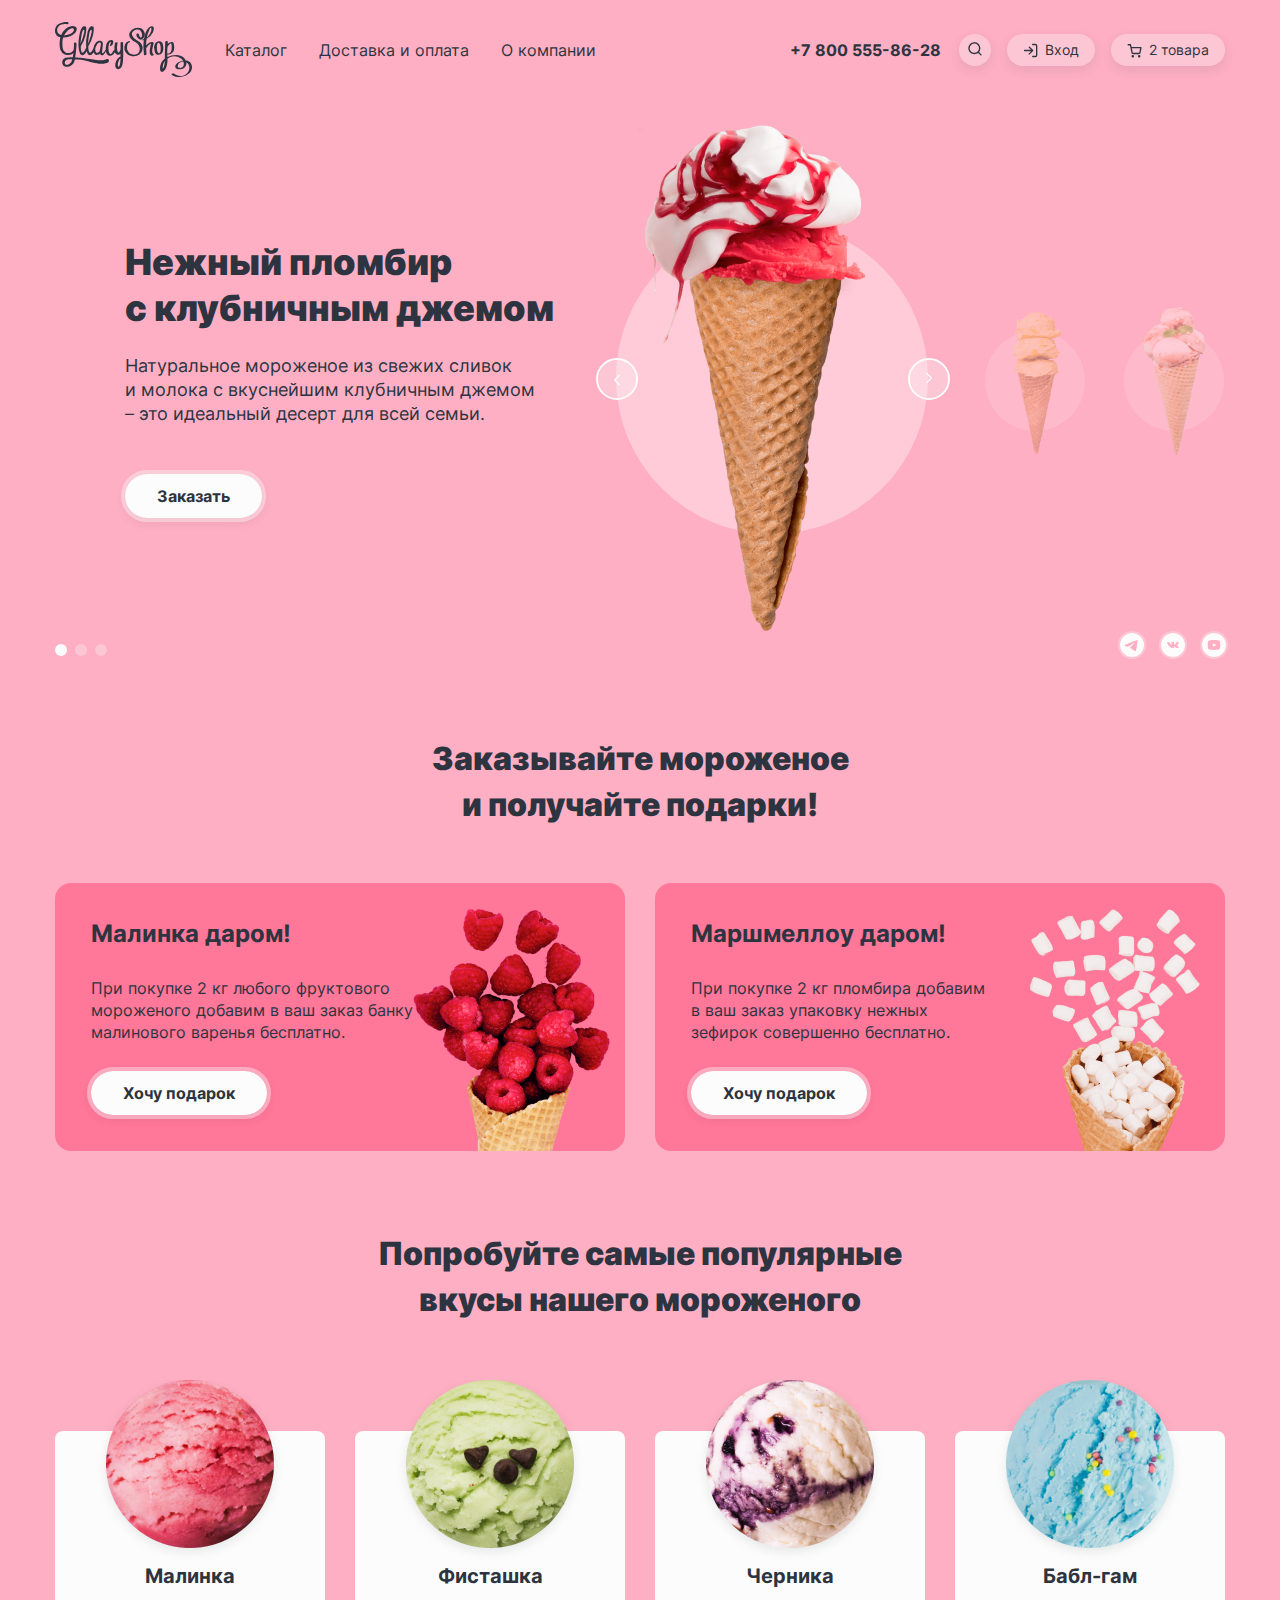
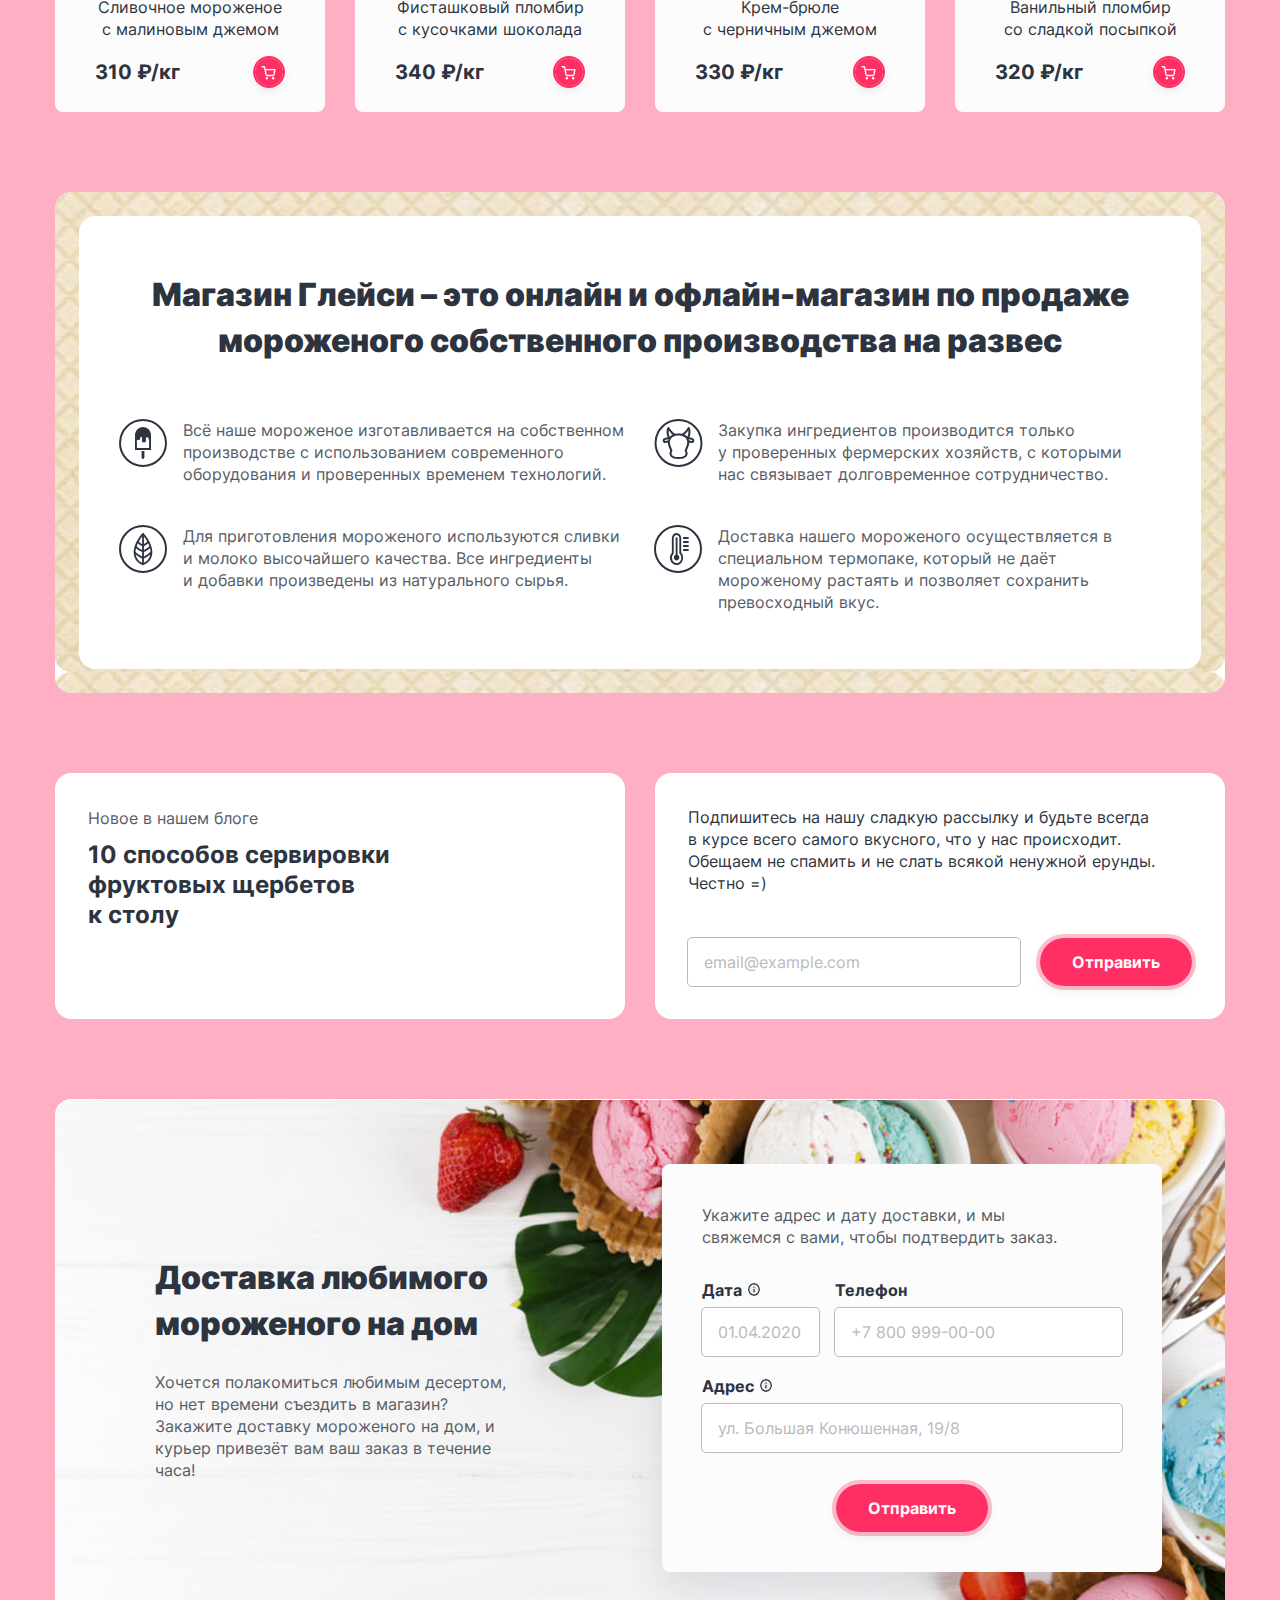
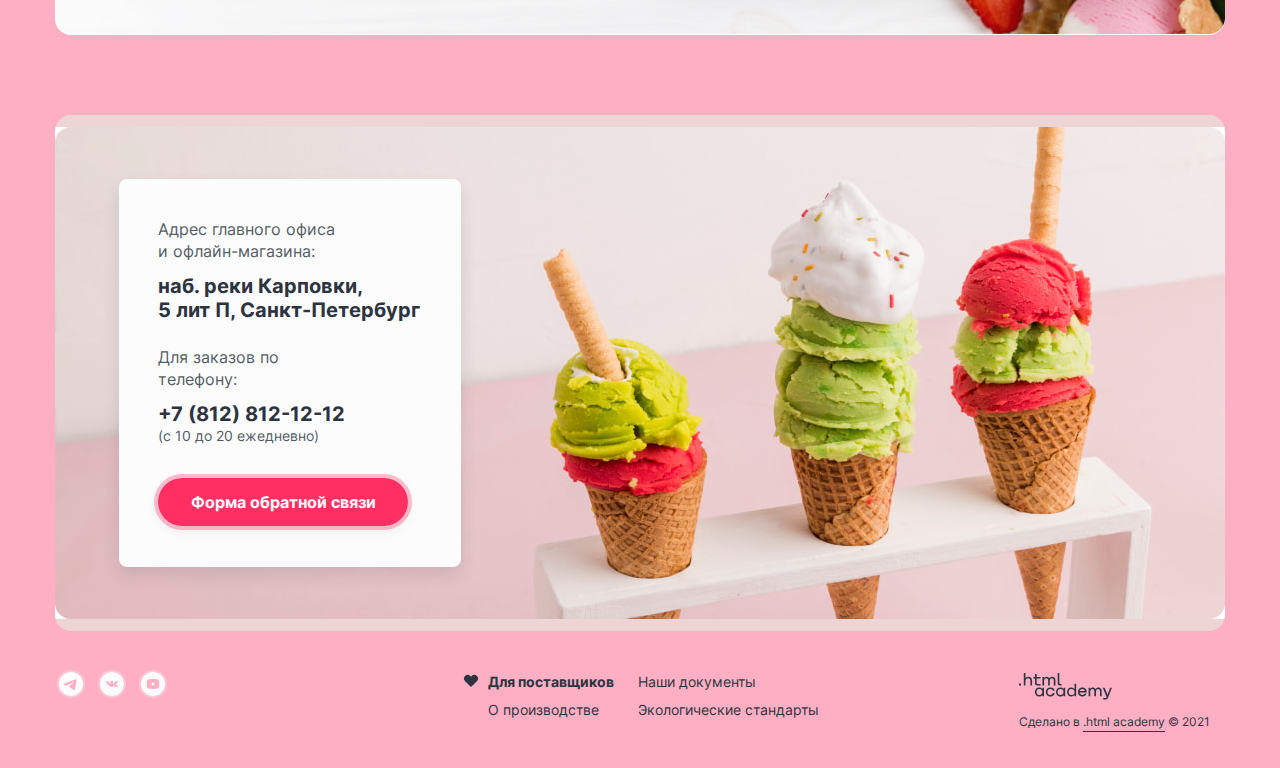
==== commit db8703a9: "modal-window-main page" ====
--- a/index.html
+++ b/index.html
@@ -605,6 +605,28 @@
         </div>
       </footer>
     </div>
+    <div class="modal-container">
+      <div class="modal modal-feedback">
+        <button class="modal-close-button">
+          <span class="visually-hidden">Закрыть</span>
+        </button>
+        <section class="modal-content">
+          <h2 class="modal-title">Мы обязательно ответим вам!</h2>
+          <form class="search-modal-form" action="https://echo.htmlacademy.ru/" method="post">
+            <label class="visually-hidden" for="full-name">Введите ваше имя и фамилию.</label>
+            <input class="feedback-modal-field-full-name field-modal field" type="text" id="full-name" name="full-name"
+              placeholder="Имя и фамилия" required>
+            <label class="visually-hidden" for="email">Введите ваш е-майл.</label>
+            <input class="feedback-modal-field-email field-modal field" type="email" id="email" name="email"
+              placeholder="email@example.com" required>
+            <label class="visually-hidden" for="content">Введите ваш вопрос или опешите проблему.</label>
+            <textarea class="feedback-modal-field-content field-modal field" id="content" name="content"
+              placeholder="В свободной форме"required></textarea>
+            <button class="button button-popover feedback-modal-form-button" type="submit">Отправить</button>
+          </form>
+        </section>
+      </div>
+    </div>
   </body>
 
 </html>
--- a/styles/styles.css
+++ b/styles/styles.css
@@ -99,14 +99,16 @@
   box-shadow: 0 4px 15px rgba(133, 133, 133, 0.15);
 }
 
-.button:active,
+.button:active {
+  outline: 2px solid #2D3440;
+  background-color: #FCFCFC;
+  box-shadow: 0 4px 12px rgba(45, 52, 64, 0.1);
+}
+
 .button:focus-visible {
   outline: 2px solid #2D3440;
+  background-color: rgba(252, 252, 252, 0.5);
   box-shadow: 0 4px 12px rgba(45, 52, 64, 0.1);
-}
-
-.button:focus-visible {
-  background-color: rgba(252, 252, 252, 0.5);
 }
 
 .button:invalid {
@@ -322,7 +324,7 @@
 }
 
 .button-link:active,
-.button-header:focus-visible {
+.button-header:active {
   background-color: #FCFCFC;
   border-radius: 30px;
   border: none;
@@ -330,7 +332,7 @@
 }
 
 .button-link:focus-visible,
-.button-header:active {
+.button-header:focus-visible {
   background-color: rgba(252, 252, 252, 0.5);
   outline: 2px solid #2D3440;
   border-radius: 30px;
@@ -344,6 +346,13 @@
   color: #FCFCFC;
   border: none;
   outline: none;
+}
+
+.button-link-current:active,
+.button-header-current:active,
+.button-link-current:hover,
+.button-header-current:hover {
+  color: #2D3440;
 }
 
 .log-in-button,
@@ -949,7 +958,7 @@
   list-style-type: none;
   display: grid;
   grid-template-columns: repeat(3, min-content);
-  column-gap: 16px;
+  column-gap: 19px;
   position: absolute;
   bottom: 0;
   right: 0;
@@ -961,9 +970,10 @@
   display: flex;
   align-items: center;
   justify-content: center;
-  width: 24px;
-  height: 24px;
-  border-radius: 24px;
+  width: 22px;
+  height: 22px;
+  border: 1px rgb(231, 231, 231, 0.1);
+  border-radius: 50%;
 }
 
 .social-button {
@@ -972,6 +982,10 @@
   height: 28px;
 }
 
+.social-button:focus-visible {
+  outline: transparent;
+}
+
 .social-item:hover {
   background-color: #2D3440;
 }
@@ -980,9 +994,10 @@
   opacity: 0.5;
 }
 
-.social-item:focus-visible {
+.social-item:focus-within {
   background-color: #2D3440;
   outline: 3px solid #2D3440;
+  border-radius: 24px;
   border: none;
 }
 
@@ -1117,7 +1132,8 @@
   grid-column: 1/-1;
   display: grid;
   grid-template-columns: repeat(4, 270px);
-  gap: 30px;
+  column-gap: 30px;
+  row-gap: 38px;
   justify-items: center;
 }
 
@@ -1134,7 +1150,7 @@
   position: relative;
   padding: 134px 40px 24px;
   margin: 0;
-  margin-top: 51px;
+  margin-top: 53px;
 }
 
 .popular-ice-cream-item-title {
@@ -1142,7 +1158,8 @@
   font-weight: 700;
   font-size: 20px;
   line-height: 24px;
-  margin-bottom: 12px;
+  margin-bottom: 8px;
+  margin-top: -1px;
 }
 
 .popular-ice-cream-item-text {
@@ -1150,12 +1167,12 @@
   font-size: 16px;
   line-height: 22px;
   text-align: center;
-  margin-bottom: 13px;
+  margin-bottom: 17px;
 }
 
 .popular-ice-cream-item-image {
   position: absolute;
-  top: -49px;
+  top: -51px;
 }
 
 .price {
@@ -1172,11 +1189,18 @@
 }
 
 .basket-item-button {
-  width: 32px;
-  min-height: 32px;
+  width: 28px;
+  min-height: 28px;
   border-radius: 26px;
+  outline: 2px solid #FF2F64;
   padding: 0;
   padding-top: 4px;
+  margin-top: 1px;
+  margin-right: 2px;
+}
+
+.basket-item-button:hover {
+  outline: 2px solid #FF2F64;
 }
 
 /* main-about-us */
@@ -1679,3 +1703,619 @@
 }
 
 /* catalog-page */
+
+.catalog-filter-block {
+  display: flex;
+  flex-direction: column;
+  margin-bottom: 26px;
+}
+
+.inner-header {
+  display: flex;
+  flex-direction: column;
+}
+
+.inner-header-title {
+  order: 2;
+  font-weight: 900;
+  font-size: 32px;
+  line-height: 46px;
+  margin: 0;
+  margin-bottom: 38px;
+}
+
+.breadcrumbs {
+  display: flex;
+  flex-wrap: wrap;
+  margin: 0;
+  padding: 0;
+  list-style-type: none;
+  margin-bottom: 16px;
+  margin-top: 28px;
+}
+
+.breadcrumbs-item:not(:last-child) {
+  padding-right: 28px;
+  background-image: url(../images/breadcrumbs-icon.svg);
+  background-position: right 8px top 11px;
+  background-repeat: no-repeat;
+}
+
+.breadcrumbs-link {
+  text-decoration: none;
+  color: inherit;
+  font-weight: 700;
+  font-size: 14px;
+  line-height: 20px;
+}
+
+.breadcrumbs-link-current {
+  border-bottom: 1px solid #2D3440;
+}
+
+.breadcrumbs-link:hover {
+  opacity: 0.6;
+}
+
+.breadcrumbs-link:active {
+  opacity: 0.3;
+}
+
+.breadcrumbs-link:focus-visible {
+  outline: 1px solid #FCFCFC;
+}
+
+.breadcrumbs-link-current:hover,
+.breadcrumbs-link-current:active {
+  opacity: 1;
+}
+
+.catalog-filter {
+  display: flex;
+  flex-wrap: wrap;
+}
+
+.catalog-filter-group {
+  margin: 0;
+  padding: 0;
+  border: none;
+  margin-bottom: 16px;
+}
+
+.catalog-filter-group:not(:last-child) {
+  margin-right: 24px;
+}
+
+.catalog-filter-title {
+  margin-bottom: 8px;
+  margin-left: 15px;
+  font-weight: 400;
+  font-size: 14px;
+  line-height: 20px;
+}
+
+.select-control {
+  background-color: rgb(252, 252, 252, 0.3);
+  border-radius: 20px;
+  border: none;
+  width: 196px;
+  min-height: 36px;
+  padding: 8px 16px;
+  box-sizing: border-box;
+  font-family: 'Inter';
+  font-size: 14px;
+  line-height: 20px;
+  background-image: url(../images/Arrow-down.svg);
+  background-repeat: no-repeat;
+  background-position: right 12px top 10px;
+  appearance: none;
+  cursor: pointer;
+}
+
+.select-control:hover {
+  background-color: rgb(252, 252, 252, 0.5);
+}
+
+.select-control:focus-visible {
+  background-color: rgb(252, 252, 252, 0.4);
+  outline: 2px solid #FCFCFC;
+}
+
+.catalog-filter-price-group {
+  position: relative;
+}
+
+.catalog-filter-price-range {
+  display: flex;
+  position: absolute;
+  right: 44px;
+  top: -28px;
+  font-weight: 400;
+  font-size: 14px;
+  line-height: 20px;
+}
+
+.catalog-filter-price-range-field {
+  background-color: transparent;
+  border: none;
+  width: 30px;
+  padding: 0;
+  appearance: textfield;
+}
+
+.catalog-filter-price-range-field:focus-visible {
+  outline: transparent;
+}
+
+.catalog-filter-price-range-field::placeholder {
+  font: inherit;
+  font-weight: 400;
+  font-size: 14px;
+  line-height: 20px;
+}
+
+.catalog-filter-price-range-field::-webkit-outer-spin-button,
+.catalog-filter-price-range-field::-webkit-inner-spin-button {
+  appearance: none;
+  margin: 0;
+}
+
+.catalog-filter-price-range-label {
+  font-family: 'Inter';
+  font-style: normal;
+  font-weight: 400;
+  font-size: 14px;
+  line-height: 20px;
+}
+
+.range-scale {
+  background-color: rgb(252, 252, 252, 0.3);
+  border-radius: 20px;
+  border: none;
+  width: 196px;
+  height: 36px;
+  padding: 8px 16px;
+  box-sizing: border-box;
+  position: relative;
+}
+
+.range-bar {
+  position: absolute;
+  width: 164px;
+  height: 2px;
+  background-color: rgb(86, 92, 102, 0.3);
+  top: 18px;
+}
+
+.range-bar::before {
+  content: "";
+  position: absolute;
+  width: 60px;
+  height: 2px;
+  background-color: rgb(86, 92, 102);
+  top: 0;
+  left: 38px;
+}
+
+.range-toggle {
+  position: absolute;
+  width: 16px;
+  height: 16px;
+  border-radius: 50%;
+  border: none;
+  background-color: #2D3440;
+  cursor: pointer;
+}
+
+.range-toggle::before {
+  position: absolute;
+  content: "";
+  width: 4px;
+  height: 4px;
+  border-radius: 50%;
+  border: none;
+  background-color: #FCFCFC;
+  top: 6px;
+  left: 6px;
+}
+
+.range-toggle:hover {
+  background-color: #FCFCFC;
+}
+
+.range-toggle:hover::before,
+.range-toggle:focus-visible::before {
+  background-color: #2D3440;
+}
+
+.range-toggle:active {
+  background-color: #2D3440;
+}
+
+.range-toggle:focus-visible {
+  background-color: #FCFCFC;
+  outline: 2px solid #2D3440;
+}
+
+.toggle-min {
+  top: -7px;
+  left: 24px;
+}
+
+.toggle-max {
+  top: -7px;
+  right: 52px;
+}
+
+.control-field {
+  background-color: rgb(252, 252, 252, 0.3);
+  border-radius: 20px;
+  border: none;
+  width: max-content;
+  min-height: 36px;
+  padding: 6px 24px;
+  display: flex;
+  flex-wrap: wrap;
+  align-items: center;
+  box-sizing: border-box;
+}
+
+.control-field-checkbox {
+  min-height: 40px;
+}
+
+.control {
+  cursor: pointer;
+}
+
+.control:not(:last-child) {
+  margin-right: 17px;
+}
+
+.control-label {
+  font-weight: 400;
+  font-size: 14px;
+  line-height: 20px;
+  padding-left: 24px;
+  position: relative;
+}
+
+.control-mark-radio::before {
+  content: "";
+  position: absolute;
+  left: 0;
+  top: -1px;
+  border: 1.5px solid #2D3440;
+  background-color: inherit;
+  border-radius: 9px;
+  width: 13px;
+  height: 13px;
+}
+
+.control-mark-radio::after {
+  content: "";
+  position: absolute;
+  width: 6px;
+  height: 6px;
+  background-color: #2D3440;
+  border-radius: 50%;
+  top: 4.5px;
+  left: 5.20834px;
+  display: none;
+}
+
+.control-mark-checkbox::before {
+  content: "";
+  position: absolute;
+  left: 0;
+  top: -1px;
+  border: 1.5px solid #2D3440;
+  background-color: inherit;
+  border-radius: 2.5px;
+  width: 13px;
+  height: 13.5px;
+}
+
+.control-mark-checkbox::after {
+  content: url(../images/tick-mark-icon.svg);
+  position: absolute;
+  width: 16px;
+  height: 16px;
+  display: none;
+  left: 0;
+  top: -1px;
+}
+
+.control-input[type="checkbox"]:checked+.control-mark-checkbox::before {
+  display: none;
+}
+
+.control-input[type="radio"]:checked+.control-mark-radio::after,
+.control-input[type="checkbox"]:checked+.control-mark-checkbox::after {
+  display: block;
+}
+
+.control-mark-radio:hover::before,
+.control-mark-checkbox:hover::before {
+  border: 1.5px solid #FCFCFC;
+}
+
+.control-mark-radio:hover::after {
+  background-color: #FCFCFC;
+}
+
+.control-mark-checkbox:hover::after {
+  content: url(../images/tick-mark-icon-hover.svg);
+}
+
+.control-input[type="checkbox"]:focus+.control-mark-checkbox::before,
+.control-input[type="checkbox"]:focus+.control-mark-checkbox::after {
+  background-color: rgba(255, 255, 255, 0.6);
+}
+
+.control-input[type="radio"]:focus+.control-mark-radio::before {
+  background-color: rgba(255, 255, 255, 0.6);
+}
+
+.control:disabled {
+  opacity: 0.5;
+}
+
+.catalog-filter-button {
+  width: 185px;
+  height: 36px;
+  margin-top: 30px;
+  padding: 9px 32px;
+  background: rgba(252, 252, 252, 0.3);
+  outline: 2px solid #FCFCFC;
+  border-radius: 20px;
+  margin-left: -6px;
+  font-weight: 700;
+  font-size: 14px;
+  line-height: 20px;
+}
+
+.catalog-filter-button:hover {
+  background: #FCFCFC;
+  outline: 2px solid rgba(252, 252, 252, 0.3);
+}
+
+.catalog-filter-button:active {
+  background: rgba(252, 252, 252, 0.5);
+  outline: transparent;
+}
+
+.catalog-filter-button:focus-visible {
+  background: rgba(252, 252, 252, 0.3);
+  outline: 2px solid #2D3440;
+}
+
+.catalog-filter-button:disabled {
+  opacity: 0.4;
+}
+
+/* ice-cream-catalog */
+
+.catalog-item-button-pagination {
+  grid-column: 1/-1;
+  display: flex;
+  width: 100%;
+  justify-content: flex-end;
+  margin: 20px 0 41px;
+}
+
+.pagination {
+  display: flex;
+  width: 200px;
+  list-style-type: none;
+  justify-content: flex-end;
+  margin: 0;
+  padding: 0;
+  margin-left: 303px;
+  position: relative;
+}
+
+.pagination-item {
+  display: flex;
+  width: 24px;
+  min-height: 24px;
+  border-radius: 50%;
+  justify-content: center;
+  align-items: center;
+  text-align: center;
+  cursor: pointer;
+  box-sizing: border-box;
+}
+
+.pagination-link {
+  font-weight: 400;
+  font-size: 16px;
+  line-height: 20px;
+  width: 24px;
+  border-radius: 50%;
+  min-height: 24px;
+  padding-top: 2px;
+  color: #2D3440;
+  text-decoration: none;
+  box-sizing: border-box;
+}
+
+.pagination-button {
+  min-width: 24px;
+  height: 24px;
+  border-radius: 50%;
+  background-image: url(../images/Arrow-right-icon.svg);
+  background-repeat: no-repeat;
+  background-position: center;
+  background-color: inherit;
+  border: none;
+  cursor: pointer;
+}
+
+.pagination-button-less {
+  transform: rotate(180deg);
+  margin-right: 8px;
+}
+
+.pagination-button-more {
+  margin-left: 8px;
+}
+
+.pagination-item-button-current {
+  opacity: 0.3;
+}
+
+.pagination-link:hover,
+.pagination-button:hover {
+  background-color: rgba(252, 252, 252, 0.5);
+}
+
+.pagination-link:active,
+.pagination-button:active {
+  background-color: rgba(252, 252, 252, 0.5);
+  outline: 1px solid #FCFCFC;
+}
+
+.pagination-link:focus-visible,
+.pagination-button:focus-visible {
+  background-color: rgba(252, 252, 252, 0.3);
+  outline: 1px solid #2D3440;
+}
+
+.pagination-link-current {
+  background-color: #FCFCFC;
+}
+
+.pagination-item-button-current:hover,
+.pagination-item-button-current:active,
+.pagination-item-button-current:focus-visible {
+  outline: 1px solid transparent;
+  background-color: #FEAFC3;
+  cursor: auto;
+}
+
+/* catalog-footer */
+
+.catalog-footer {
+  min-width: 153px;
+  margin-top: 40px;
+  padding-top: 44px;
+  position: relative;
+}
+
+.catalog-footer::before {
+  content: "";
+  position: absolute;
+  width: 100%;
+  height: 1px;
+  top: -2px;
+  background-color: rgba(252, 252, 252, 0.3);
+}
+
+/* modal */
+
+.modal-container {
+  position: fixed;
+  top: 0;
+  left: 0;
+  display: none;
+  width: 100%;
+  height: 100%;
+  background-color: rgb(45, 52, 64, 0.3);
+  z-index: 10;
+}
+
+.modal {
+  position: relative;
+  margin: 10% auto auto;
+  padding: 65px 64px 66px;
+  background-color: #ffffff;
+  box-shadow: 0 15px 40px rgba(45, 52, 64, 0.12);
+  border-radius: 8px;
+  z-index: 20;
+}
+
+.modal-feedback {
+  width: 570px;
+  display: block;
+  box-sizing: border-box;
+}
+
+.modal-content {
+  display: flex;
+  flex-direction: column;
+}
+
+.modal-close-button {
+  position: absolute;
+  padding: 0;
+  top: 32px;
+  right: 32px;
+  width: 20px;
+  height: 20px;
+  background-color: inherit;
+  border: none;
+  cursor: pointer;
+}
+
+.modal-close-button::before,
+.modal-close-button::after {
+  position: absolute;
+  top: auto;
+  left: 3.5px;
+  width: 13px;
+  height: 1.5px;
+  background-color: #242424;
+  content: "";
+}
+
+.modal-close-button:before {
+  transform: rotate(45deg);
+}
+
+.modal-close-button::after {
+  transform: rotate(-45deg);
+}
+
+.modal-close-button:hover {
+  opacity: 0.6;
+}
+
+.modal-close-button:active {
+  opacity: 0.3;
+}
+
+.modal-close-button:focus-visible {
+  outline: 2px solid #242424;
+  background-color: #565C66;
+}
+
+.modal-title {
+  margin: 0;
+  margin-bottom: 32px;
+  font-family: inherit;
+  font-style: normal;
+  font-weight: 700;
+  font-size: 24px;
+  line-height: 30px;
+  color: #2D3440;
+}
+
+.search-modal-form {
+  display: flex;
+  flex-direction: column;
+}
+
+.field-modal:not(:last-child) {
+  margin-bottom: 16px;
+}
+
+.feedback-modal-field-content {
+  min-height: 149px;
+}
+
+.feedback-modal-form-button {
+  margin-top: 12px;
+  width: 152px;
+  margin-left: auto;
+}
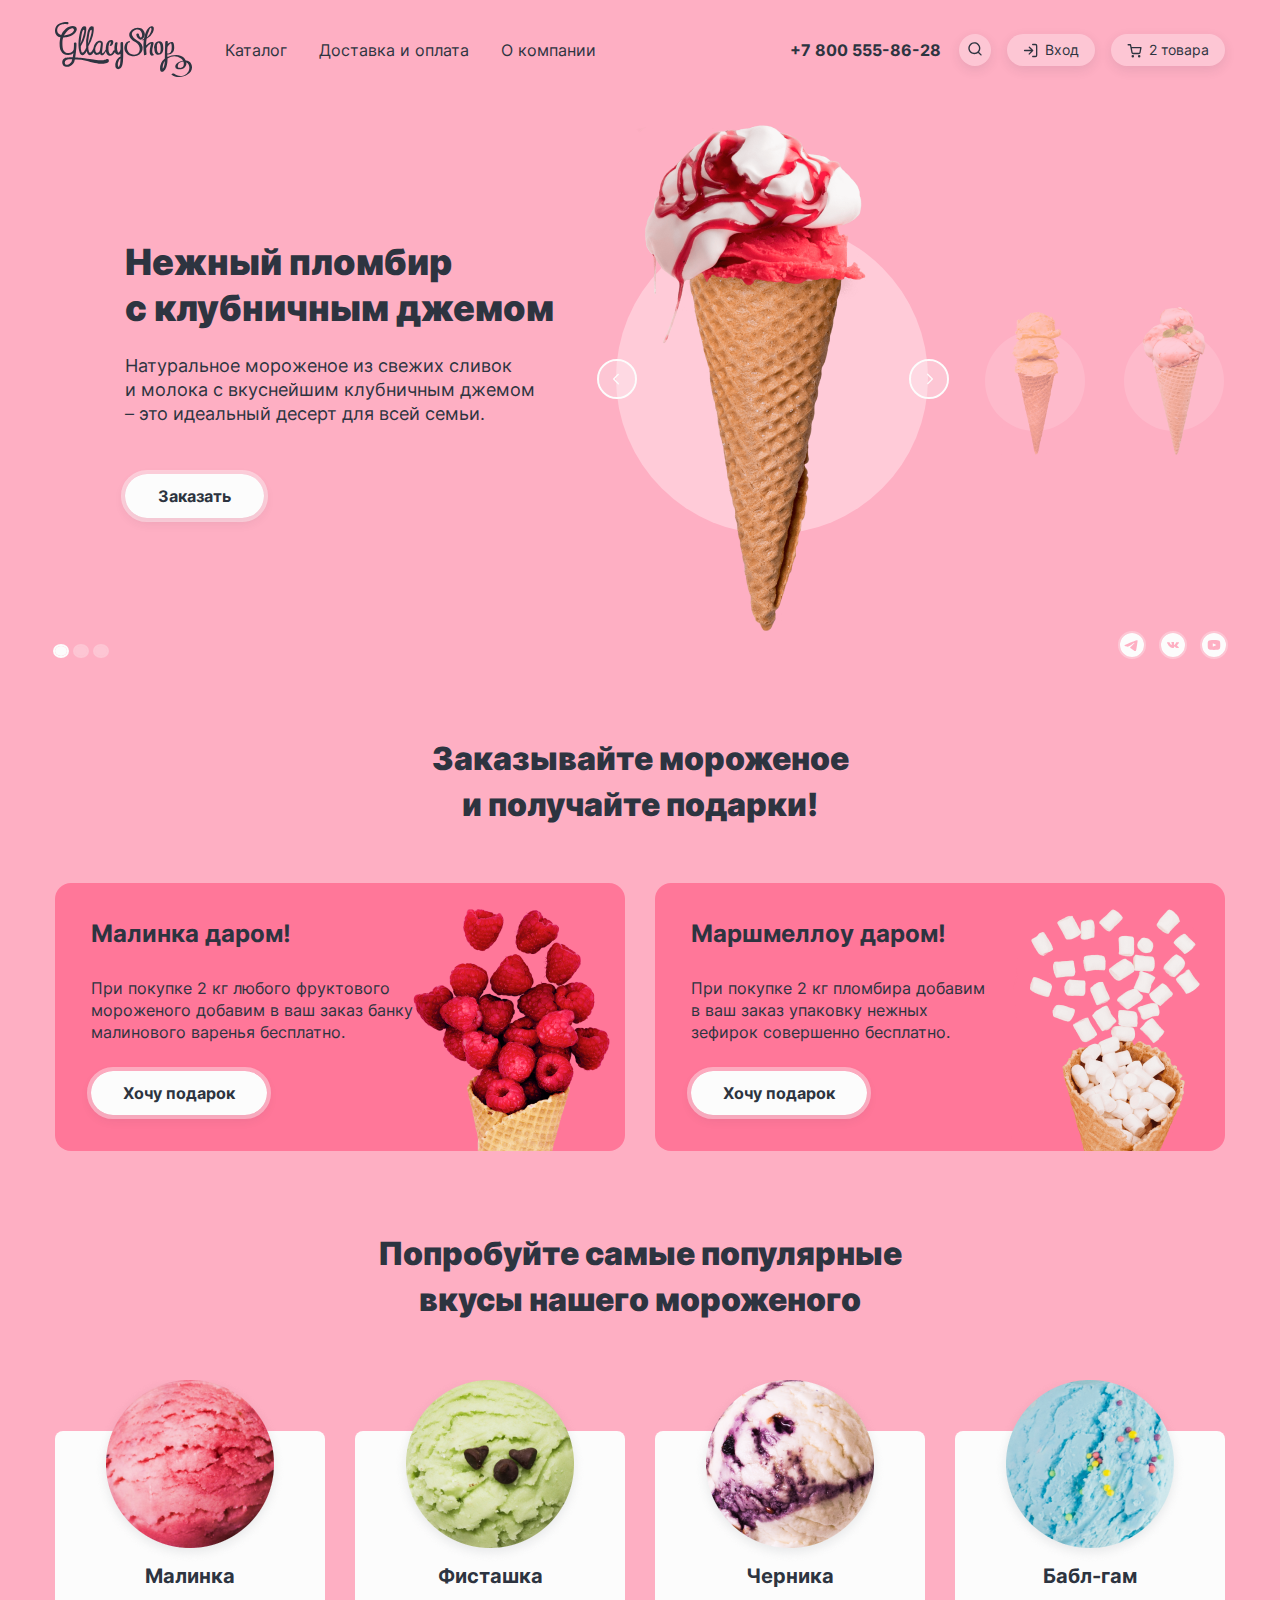
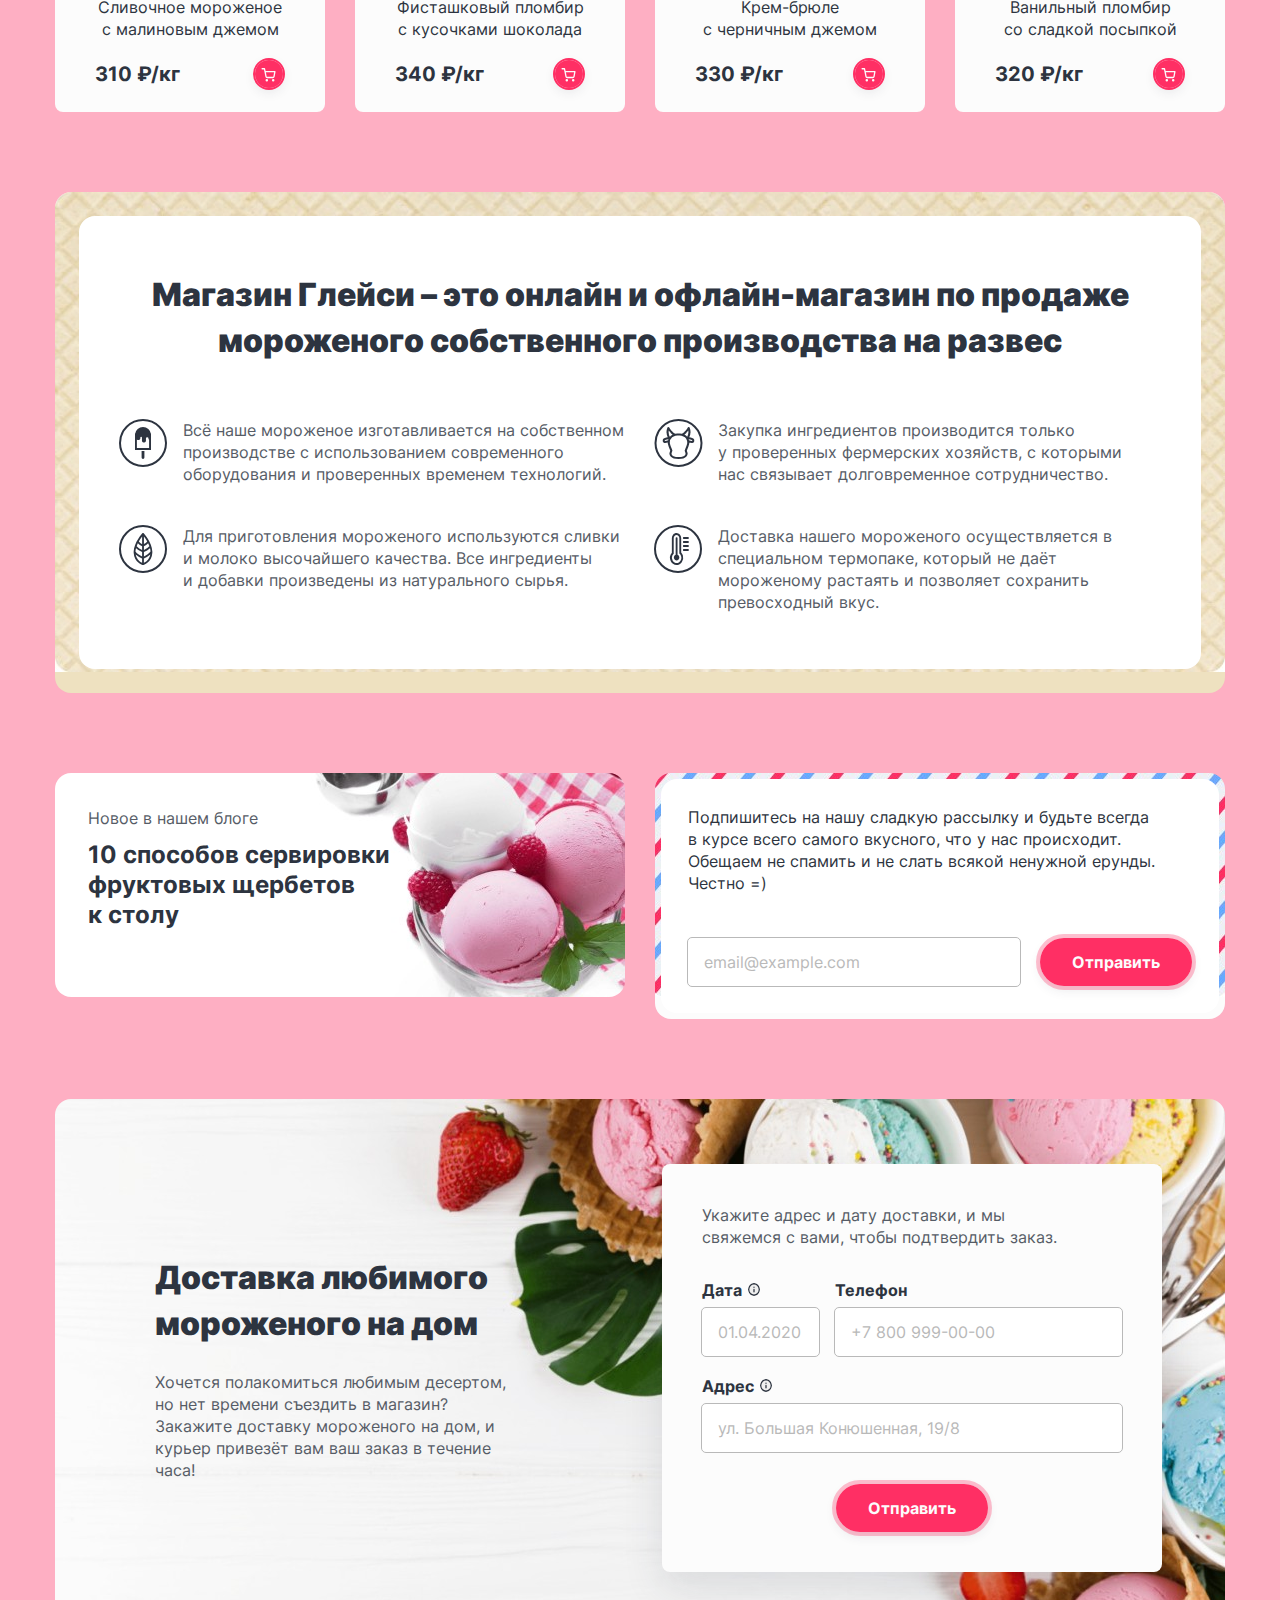
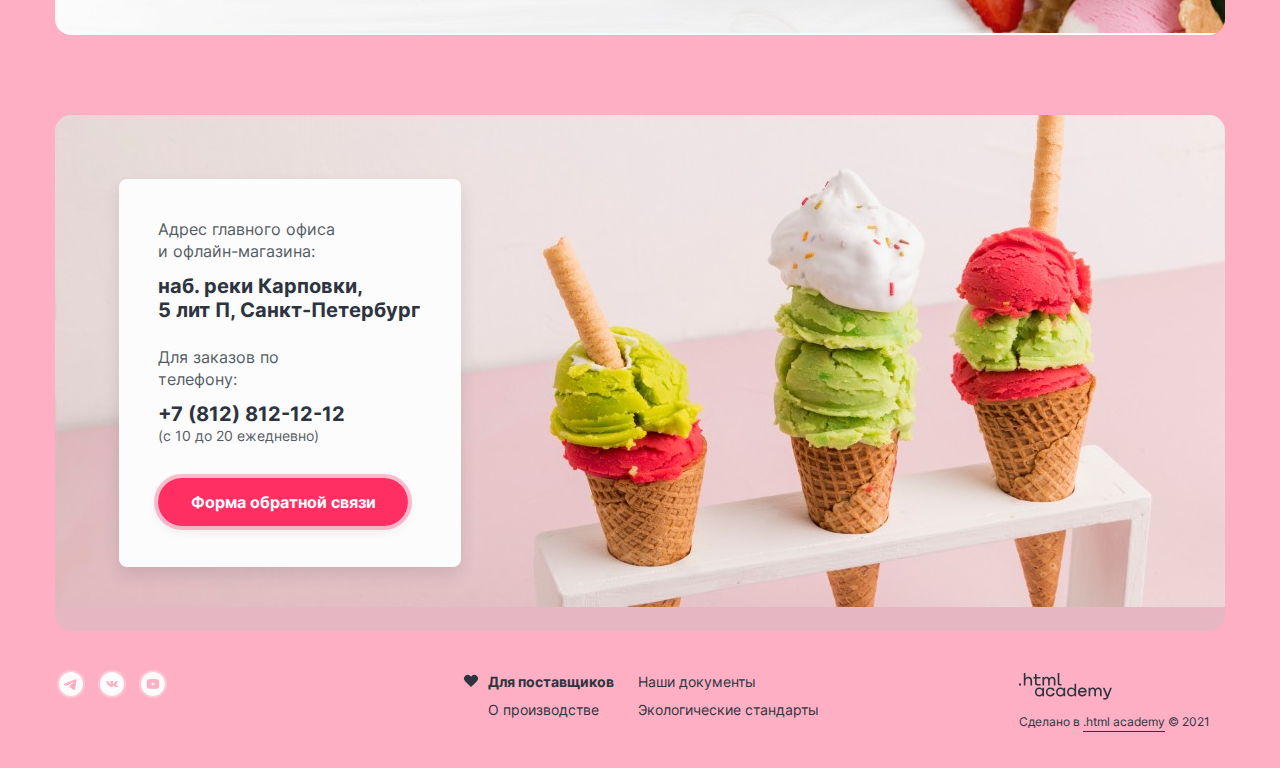
==== commit d201169d: "Merge pull request #7 from NataliZin85/catalog" ====
--- a/index.html
+++ b/index.html
@@ -11,7 +11,7 @@
   <body class="body-pink body-blue body-orange">
     <div class="wrapper">
       <header class="main-header">
-        <a class="logo-link" href="#">
+        <a class="logo-link">
           <img class="logo logo-header" src="images/logo-icon.svg" width="137" height="55.72"
             alt="Логотип интернет-магазина Глейси.">
         </a>
@@ -162,8 +162,8 @@
       <main class="main-container main-index">
         <h1 class="visually-hidden">Добро пожаловать на главную страницу интернет-магазина Глейси.</h1>
         <section class="main-slider">
-          <ul class="slider-list slider-pink slider-current">
-            <li class="slider-item">
+          <ul class="slider-list">
+            <li class="slider-item slider-pink slider-current">
               <h2 class="section-header slider-title">Нежный пломбир с&nbsp;клубничным джемом</h2>
               <p class="slider-item-text">Натуральное мороженое из свежих сливок
                 и&nbsp;молока с вкуснейшим клубничным джемом – это идеальный десерт для всей семьи.</p>
@@ -200,9 +200,7 @@
                 </li>
               </ul>
             </li>
-          </ul>
-          <ul class="slider-list slider-blue">
-            <li class="slider-item">
+            <li class="slider-item slider-blue">
               <h2 class="section-header slider-title">Сливочное мороженое со вкусом банана</h2>
               <p class="slider-item-text">Сливочное мороженое с ярким банановым вкусом подарит вам свежесть и
                 наслаждение даже в самый жаркий летний день.</p>
@@ -239,9 +237,7 @@
                 </li>
               </ul>
             </li>
-          </ul>
-          <ul class="slider-list slider-orange">
-            <li class="slider-item">
+            <li class="slider-item slider-orange">
               <h2 class="section-header slider-title">Карамельный пломбир с маршмеллоу</h2>
               <p class="slider-item-text">Необычный сладкий десерт с карамельным топпингом и кусочками зефира завоюет
                 сердца сладкоежек всех возрастов.</p>
--- a/styles/styles.css
+++ b/styles/styles.css
@@ -39,11 +39,11 @@
   color: #2D3440;
 }
 
-body .body-blue {
+.body-blue {
   background-color: #69A9FF;
 }
 
-body .body-orange {
+.body-orange {
   background-color: #FCC850;
 }
 
@@ -131,7 +131,7 @@
 .logo-link {
   margin-top: 1px;
   text-decoration: none;
-  cursor: auto;
+  pointer-events: none;
 }
 
 .logo-link-catalog {
@@ -812,18 +812,18 @@
   list-style-type: none;
   padding: 0;
   margin: 0;
-  display: none;
-}
-
-.slider-current {
-  display: flex;
-  flex-direction: column;
-  justify-content: flex-start;
 }
 
 .slider-item {
   min-height: 552px;
   position: relative;
+  display: none;
+}
+
+.slider-current {
+  display: flex;
+  flex-direction: column;
+  justify-content: flex-start;
 }
 
 .slider-title {
@@ -890,6 +890,10 @@
   background-color: #FCDC92;
 }
 
+.slider-image {
+  z-index: -1;
+}
+
 .slider-image-small {
   opacity: 0.4;
   margin-top: 182px;
@@ -909,12 +913,13 @@
 
 .slider-link-item-button {
   margin-left: 70px;
+  width: 139px;
 }
 
 .slider-pagination {
   display: grid;
-  grid-template-columns: 12px 12px 12px;
-  gap: 8px;
+  grid-template-columns: 10px 10px 10px;
+  gap: 10px;
   margin: 0;
   padding: 0;
   position: absolute;
@@ -923,34 +928,43 @@
   list-style-type: none;
 }
 
+.slider-pagination-item {
+  display: block;
+  box-sizing: border-box;
+}
+
 .slider-pagination-button {
   display: block;
-  width: 12px;
-  height: 12px;
+  box-sizing: border-box;
+  width: 10px;
+  height: 10px;
   border-radius: 50%;
-  background: #FCFCFC;
-  opacity: 0.3;
+  background: rgb(252, 252, 252, 0.3);
+  outline: 2px solid rgb(252, 252, 252, 0.3);
   border: none;
   cursor: pointer;
 }
 
 .slider-pagination-button-current {
-  opacity: 1;
+  background: rgb(252, 252, 252, 1);
+  outline: 2px solid rgb(252, 252, 252, 1);
 }
 
 .slider-pagination-button:hover,
 .slider-pagination-button-current:hover {
-  opacity: 0.3;
+  background: rgb(252, 252, 252, 0.3);
   outline: 2px solid rgb(252, 252, 252, 1);
 }
 
 .slider-pagination-button:active,
 .slider-pagination-button-current:active {
-  opacity: 0.3;
+  background: rgb(252, 252, 252, 0.5);
+  outline: 2px solid rgb(252, 252, 252, 0.5);
 }
 
 .slider-pagination-button:focus-visible,
 .slider-pagination-button-current:focus-visible {
+  background: rgba(252, 252, 252, 0.3);
   outline: 2px solid #2D3440;
 }
 
@@ -996,7 +1010,8 @@
 
 .social-item:focus-within {
   background-color: #2D3440;
-  outline: 3px solid #2D3440;
+  outline: 2px solid #2D3440;
+  outline-offset: 2px;
   border-radius: 24px;
   border: none;
 }
@@ -1004,22 +1019,25 @@
 .slider-buttons {
   display: flex;
   justify-content: space-between;
-  width: 350px;
-  position: absolute;
-  top: 256px;
-  left: 543px;
+  width: 348px;
+  position: absolute;
+  top: 257px;
+  left: 544px;
 }
 
 .slider-button {
   display: block;
   align-items: center;
-  width: 38px;
-  height: 38px;
+  width: 36px;
+  height: 36px;
   background-color: rgba(252, 252, 252, 0.3);
   color: #FCFCFC;
   border: none;
   outline: 2px solid #FCFCFC;
   border-radius: 26px;
+  padding: 0;
+  padding-left: 3px;
+  padding-top: 2px;
   cursor: pointer;
 }
 
@@ -1063,15 +1081,13 @@
   padding: 0;
   grid-column: 1/-1;
   display: grid;
-  grid-template-columns: repeat(4, 270px);
-  column-gap: 30px;
-  justify-items: center;
+  grid-template-columns: repeat(2, 570px);
+  gap: 30px;
 }
 
 .promotion-item {
   display: flex;
   flex-direction: column;
-  justify-content: space-between;
   align-items: flex-start;
   box-sizing: border-box;
   width: 570px;
@@ -1084,11 +1100,11 @@
 }
 
 .promotion-item:nth-child(1) {
-  grid-column: 1/3;
+  grid-column: 1/2;
 }
 
 .promotion-item:nth-child(2n) {
-  grid-column: 3/-1;
+  grid-column: 2/-1;
 }
 
 .promotion-item-title {
@@ -1096,6 +1112,7 @@
   font-weight: 700;
   font-size: 24px;
   line-height: 30px;
+  margin-bottom: 28px;
 }
 
 .promotion-item-text {
@@ -1103,6 +1120,7 @@
   margin: 0;
   font-size: 16px;
   line-height: 22px;
+  margin-bottom: 28px;
 }
 
 .promotion-item-image {
@@ -1167,7 +1185,6 @@
   font-size: 16px;
   line-height: 22px;
   text-align: center;
-  margin-bottom: 17px;
 }
 
 .popular-ice-cream-item-image {
@@ -1186,6 +1203,7 @@
   justify-content: space-between;
   align-items: center;
   min-width: 190px;
+  margin-top: auto;
 }
 
 .basket-item-button {
@@ -1208,7 +1226,9 @@
 .main-about-us {
   grid-column: 1/-1;
   background-image: url(../images/background-about-us.jpg);
-  background-position: 0 0, center;
+  background-position: top, 100%;
+  background-repeat: no-repeat;
+  background-color: rgb(238, 225, 192);
   border-radius: 16px;
   padding: 24px;
 }
@@ -1276,6 +1296,7 @@
   display: grid;
   grid-template-columns: repeat(2, 570px);
   column-gap: 30px;
+  align-items: start;
 }
 
 .section-item {
@@ -1289,8 +1310,8 @@
 }
 
 .blog-link {
-  background-image: url(../images/blog-link-background.jpg);
-  background-position: 100%;
+  background-image: url(../images/background-blog-link.jpg);
+  background-position: top, 100%;
   background-repeat: no-repeat;
   padding: 33px;
 }
@@ -1325,8 +1346,10 @@
 
 .subscription {
   padding: 6px;
-  background-image: url(../images/subscription-background.jpg);
-  background-position: 100%;
+  background-image: url(../images/background-subscription.jpg);
+  background-position: top, 100%;
+  background-repeat: no-repeat;
+  background-color: #FCFCFC;
 }
 
 .subscription-container {
@@ -1384,11 +1407,12 @@
   grid-template-columns: repeat(2, 500px);
   grid-template-rows: repeat(2, max-content);
   grid-column: 1/-1;
+  align-items: start;
   column-gap: 7px;
   background-color: #FCFCFC;
-  background-image: url(../images/delivery-background.jpg);
+  background-image: url(../images/background-delivery.jpg);
   background-repeat: no-repeat;
-  background-position: 100%;
+  background-position: top, 100%;
   min-height: 534px;
   border-radius: 16px;
   padding: 65px;
@@ -1553,10 +1577,10 @@
   display: flex;
   flex-direction: column;
   grid-column: 1/-1;
-  background-color: #edd5d5;
-  background-image: url(../images/contact-us-background.jpg);
+  background-color: rgba(206, 192, 195, 0.5);
+  background-image: url(../images/background-contact-us.jpg);
   background-repeat: no-repeat;
-  background-position: 100%;
+  background-position: top, 100%;
   min-height: 492px;
   border-radius: 16px;
   padding: 64px;
@@ -1751,6 +1775,7 @@
 
 .breadcrumbs-link-current {
   border-bottom: 1px solid #2D3440;
+  pointer-events: none;
 }
 
 .breadcrumbs-link:hover {
@@ -1840,18 +1865,15 @@
   border: none;
   width: 30px;
   padding: 0;
-  appearance: textfield;
-}
-
-.catalog-filter-price-range-field:focus-visible {
-  outline: transparent;
-}
-
-.catalog-filter-price-range-field::placeholder {
   font: inherit;
   font-weight: 400;
   font-size: 14px;
   line-height: 20px;
+  appearance: textfield;
+}
+
+.catalog-filter-price-range-field:focus-visible {
+  outline: transparent;
 }
 
 .catalog-filter-price-range-field::-webkit-outer-spin-button,
@@ -2063,13 +2085,13 @@
 
 .catalog-filter-button {
   width: 185px;
-  height: 36px;
+  height: 35px;
   margin-top: 30px;
-  padding: 9px 32px;
+  padding: 8px 32px;
   background: rgba(252, 252, 252, 0.3);
-  outline: 2px solid #FCFCFC;
+  outline: 3px solid #FCFCFC;
   border-radius: 20px;
-  margin-left: -6px;
+  margin-left: -5px;
   font-weight: 700;
   font-size: 14px;
   line-height: 20px;
@@ -2077,7 +2099,7 @@
 
 .catalog-filter-button:hover {
   background: #FCFCFC;
-  outline: 2px solid rgba(252, 252, 252, 0.3);
+  outline: 3px solid rgba(252, 252, 252, 0.3);
 }
 
 .catalog-filter-button:active {
@@ -2087,7 +2109,7 @@
 
 .catalog-filter-button:focus-visible {
   background: rgba(252, 252, 252, 0.3);
-  outline: 2px solid #2D3440;
+  outline: 3px solid #2D3440;
 }
 
 .catalog-filter-button:disabled {
@@ -2229,7 +2251,7 @@
   position: relative;
   margin: 10% auto auto;
   padding: 65px 64px 66px;
-  background-color: #ffffff;
+  background-color: #FCFCFC;
   box-shadow: 0 15px 40px rgba(45, 52, 64, 0.12);
   border-radius: 8px;
   z-index: 20;
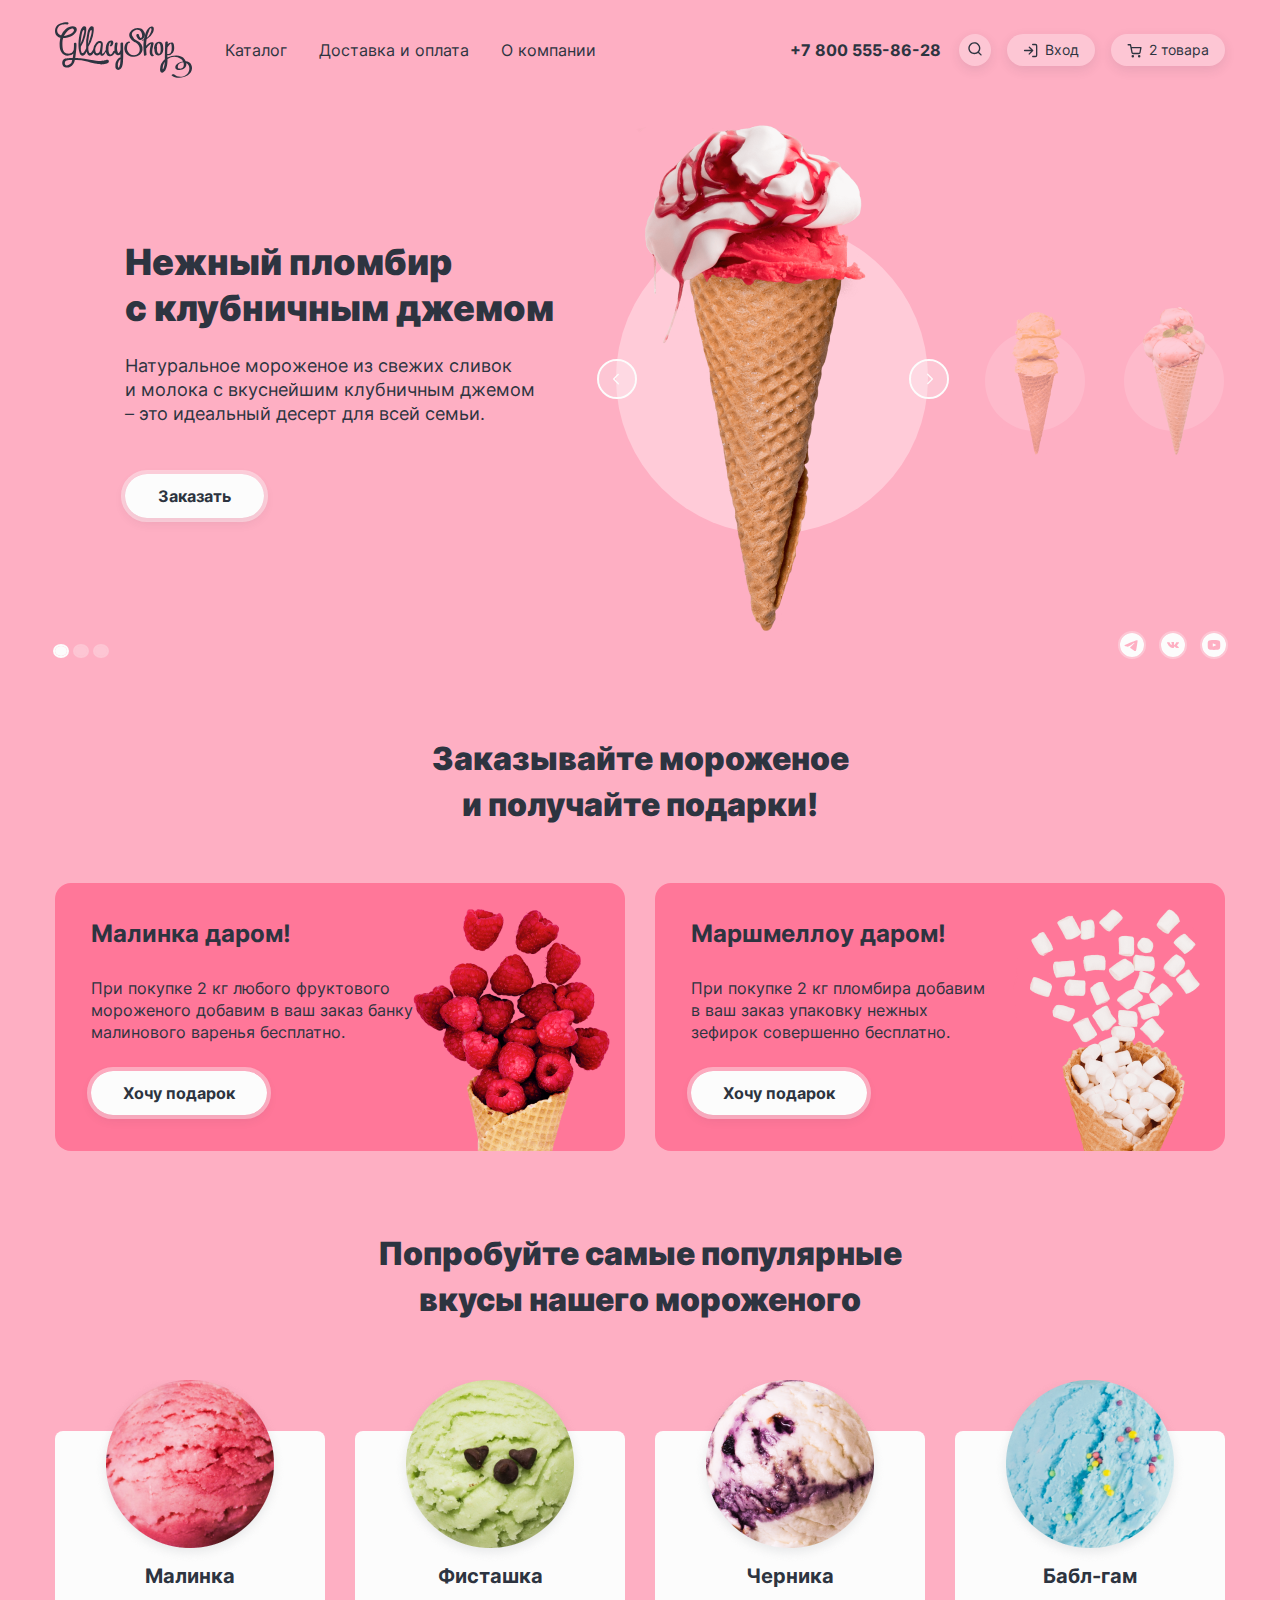
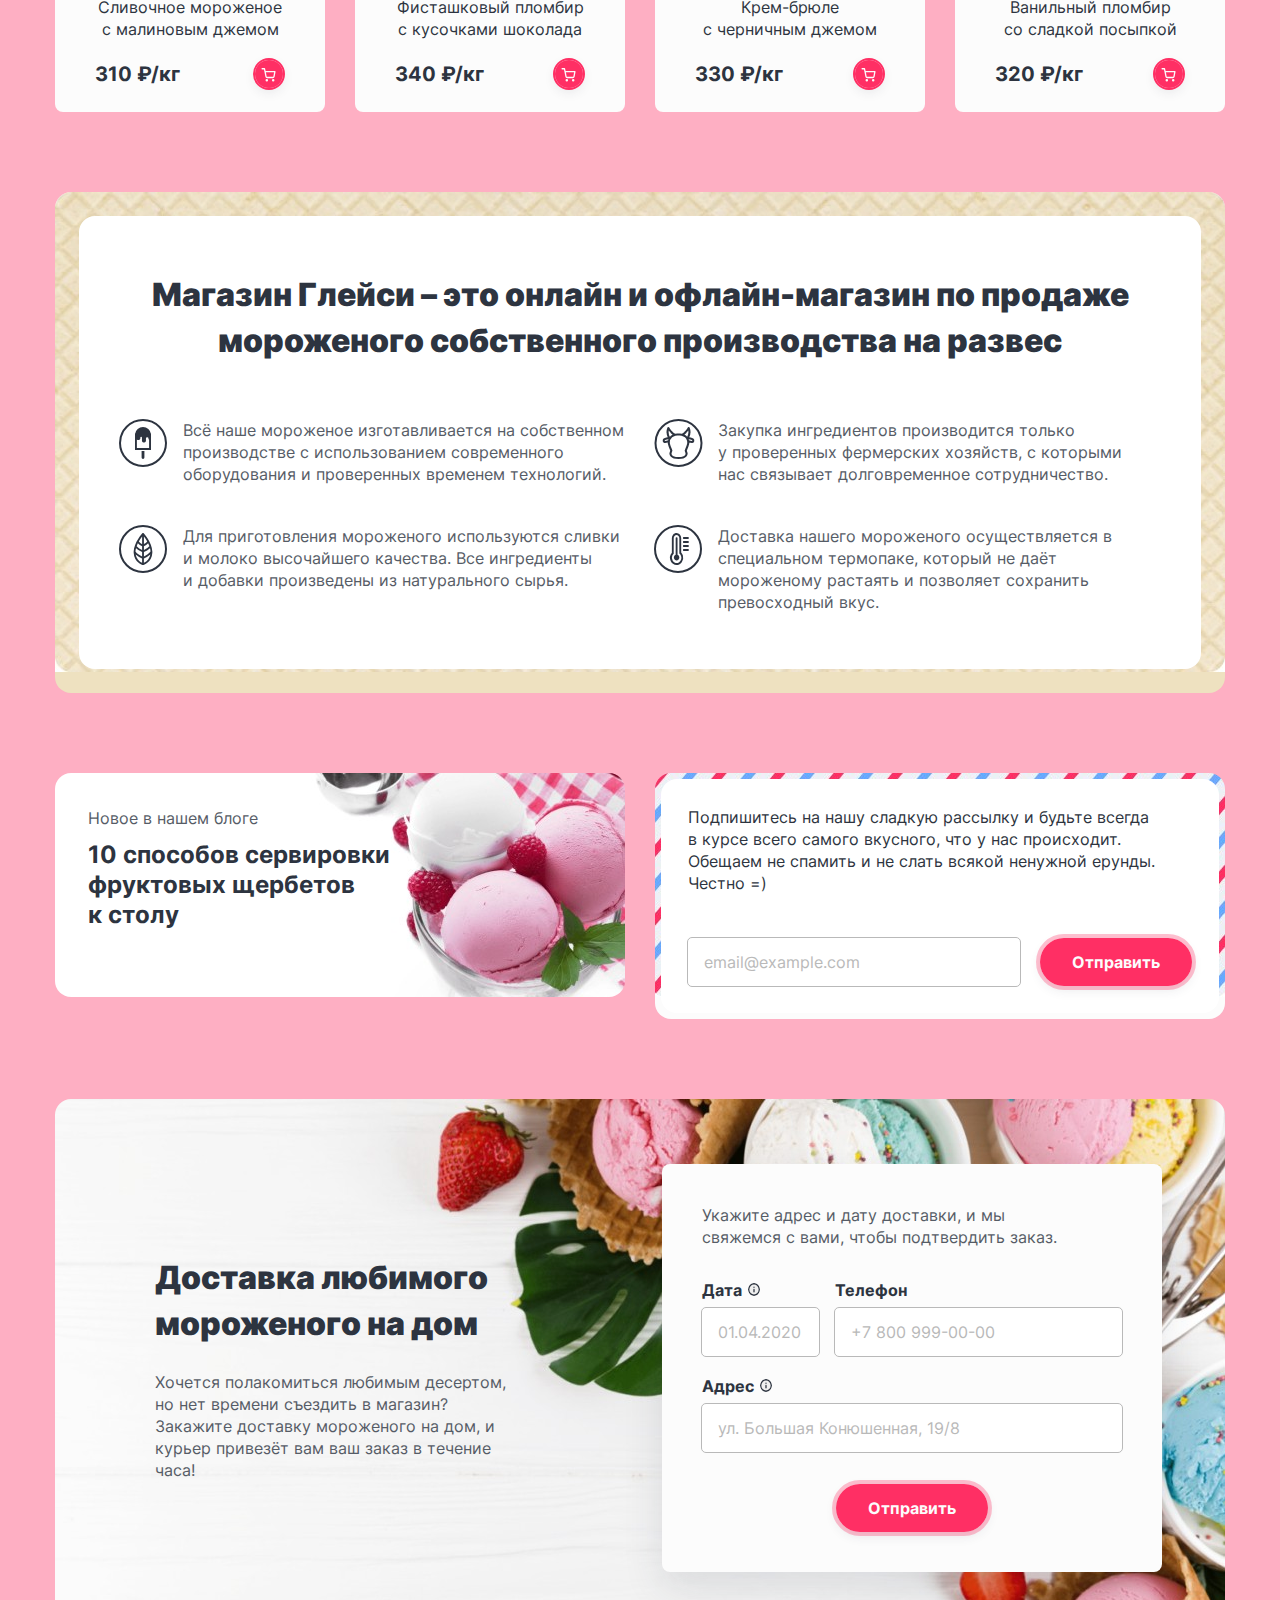
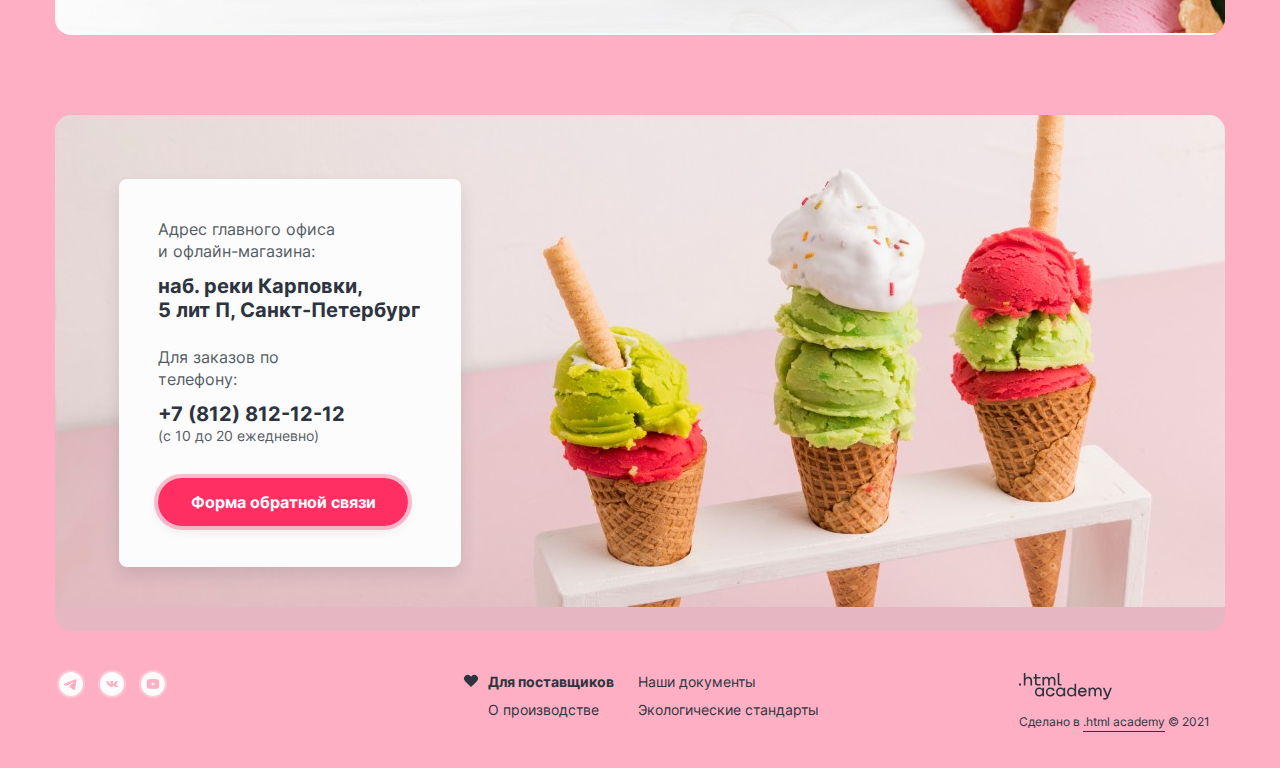
==== commit 9123a322: "Merge pull request #8 from NataliZin85/catalog" ====
--- a/index.html
+++ b/index.html
@@ -11,8 +11,8 @@
   <body class="body-pink body-blue body-orange">
     <div class="wrapper">
       <header class="main-header">
-        <a class="logo-link">
-          <img class="logo logo-header" src="images/logo-icon.svg" width="137" height="55.72"
+        <a class="logo-link index-logo-link">
+          <img class="logo logo-header" src="images/logo-icon.svg" width="137" height="56"
             alt="Логотип интернет-магазина Глейси.">
         </a>
         <nav class="navigation-menu">
@@ -59,14 +59,14 @@
             </li>
             <li class="navigation-user-item">
               <button class="button button-header search-button" type="submit" value="Найти">
-                <h2 class="visually-hidden">Найти</h2>
+                <span class="visually-hidden">Найти</span>
                 <svg width="16" height="17" viewBox="0 0 16 17" fill="currentColor" xmlns="http://www.w3.org/2000/svg">
                   <path fill-rule="evenodd" clip-rule="evenodd"
                     d="M2.66 8.19a4.67 4.67 0 1 1 9.34 0 4.67 4.67 0 0 1-9.34 0Zm8.42 4.69a6 6 0 1 1 .94-.94l2.45 2.44a.67.67 0 1 1-.94.95l-2.45-2.45Z" />
                 </svg>
               </button>
               <div class="popover popover-search">
-                <form class="search-form">
+                <form class="search-form" method="get">
                   <label class="visually-hidden" for="search-form">Введите наименование товара в поле для поиска</label>
                   <input class="field field-search-form" type="search" name="search-form" placeholder="Поиск по сайту"
                     id="search-form" required>
@@ -359,6 +359,7 @@
               <div class="price-and-button">
                 <b class="price">310 ₽/кг</b>
                 <button class="button button-popover basket-item-button" type="button">
+                  <span class="visually-hidden">Кнопка - добавить в карзину.</span>
                   <svg width="16" height="17" viewBox="0 0 16 17" fill="currentColor"
                     xmlns="http://www.w3.org/2000/svg">
                     <path fill-rule="evenodd" clip-rule="evenodd"
@@ -375,6 +376,7 @@
               <div class="price-and-button">
                 <b class="price">340 ₽/кг</b>
                 <button class="button button-popover basket-item-button" type="button">
+                  <span class="visually-hidden">Кнопка - добавить в карзину.</span>
                   <svg width="16" height="17" viewBox="0 0 16 17" fill="currentColor"
                     xmlns="http://www.w3.org/2000/svg">
                     <path fill-rule="evenodd" clip-rule="evenodd"
@@ -391,6 +393,7 @@
               <div class="price-and-button">
                 <b class="price">330 ₽/кг</b>
                 <button class="button button-popover basket-item-button" type="button">
+                  <span class="visually-hidden">Кнопка - добавить в карзину.</span>
                   <svg width="16" height="17" viewBox="0 0 16 17" fill="currentColor"
                     xmlns="http://www.w3.org/2000/svg">
                     <path fill-rule="evenodd" clip-rule="evenodd"
@@ -407,6 +410,7 @@
               <div class="price-and-button">
                 <b class="price">320 ₽/кг</b>
                 <button class="button button-popover basket-item-button" type="button">
+                  <span class="visually-hidden">Кнопка - добавить в карзину.</span>
                   <svg width="16" height="17" viewBox="0 0 16 17" fill="currentColor"
                     xmlns="http://www.w3.org/2000/svg">
                     <path fill-rule="evenodd" clip-rule="evenodd"
@@ -482,7 +486,7 @@
               <div class="form-item form-date">
                 <label class="delivery-label" for="delivery-date">Дата</label>
                 <span class="tooltip">
-                  <button class="tooltip-toggle" type="button" aria-labelledby="tooltip-label">
+                  <button class="tooltip-toggle" type="button">
                     <span class="visually-hidden">Посмотреть дополнительную информацию.</span>
                   </button>
                   <span class="tooltip-text">Введите дату доставки.</span>
@@ -499,7 +503,7 @@
               <div class="form-item form-adress">
                 <label class="delivery-label" for="delivery-adress">Адрес</label>
                 <span class="tooltip">
-                  <button class="tooltip-toggle" type="button" aria-labelledby="tooltip-label">
+                  <button class="tooltip-toggle" type="button">
                     <span class="visually-hidden">Посмотреть дополнительную информацию.</span>
                   </button>
                   <span class="tooltip-text">Введите название улицы, дома и квартиры.</span>
@@ -530,8 +534,8 @@
         </section>
       </main>
       <footer class="main-footer">
+        <h2 class="visually-hidden">Социальные сети</h2>
         <ul class="social-list footer-social-list">
-          <h2 class="visually-hidden">Социальные сети</h2>
           <li class="social-item">
             <a class="social-button button-telegram" href="https://t.me/htmlacademy">
               <span class="visually-hidden">Наш Телеграм</span>
@@ -566,8 +570,8 @@
             </a>
           </li>
         </ul>
+        <h2 class="visually-hidden">Ссыслки на полезную информацию.</h2>
         <ul class="footer-menu-list">
-          <h2 class="visually-hidden">Ссыслки на полезную информацию.</h2>
           <li class="footer-menu-item">
             <a class="footer-link footer-link-favourite" href="#">Для поставщиков</a>
           </li>
@@ -617,12 +621,11 @@
               placeholder="email@example.com" required>
             <label class="visually-hidden" for="content">Введите ваш вопрос или опешите проблему.</label>
             <textarea class="feedback-modal-field-content field-modal field" id="content" name="content"
-              placeholder="В свободной форме"required></textarea>
+              placeholder="В свободной форме" required></textarea>
             <button class="button button-popover feedback-modal-form-button" type="submit">Отправить</button>
           </form>
         </section>
       </div>
     </div>
   </body>
-
 </html>
--- a/styles/styles.css
+++ b/styles/styles.css
@@ -50,10 +50,6 @@
 .body-pink {
   background-color: #FEAFC3;
 }
-
-/* .hidden {
-  display: none;
-} */
 
 .wrapper {
   width: 1170px;
@@ -131,6 +127,9 @@
 .logo-link {
   margin-top: 1px;
   text-decoration: none;
+}
+
+.index-logo-link {
   pointer-events: none;
 }
 
@@ -435,6 +434,7 @@
   right: 16px;
   width: 16px;
   height: 16px;
+  padding: 0;
   opacity: 0.4;
 }
 
@@ -444,6 +444,10 @@
   left: 0;
   width: 16px;
   height: 1px;
+}
+
+.field-search-form::-webkit-search-cancel-button {
+  display: none;
 }
 
 .field-search-form:placeholder-shown~.delete-button-search {
@@ -2015,14 +2019,13 @@
 }
 
 .control-mark-radio::after {
-  content: "";
-  position: absolute;
-  width: 6px;
-  height: 6px;
-  background-color: #2D3440;
+  content: url(../images/radio-button-checked.svg);
+  position: absolute;
+  width: 13px;
+  height: 13px;
+  left: 0;
+  top: -1px;
   border-radius: 50%;
-  top: 4.5px;
-  left: 5.20834px;
   display: none;
 }
 
@@ -2048,7 +2051,8 @@
   top: -1px;
 }
 
-.control-input[type="checkbox"]:checked+.control-mark-checkbox::before {
+.control-input[type="checkbox"]:checked+.control-mark-checkbox::before,
+.control-input[type="radio"]:checked+.control-mark-radio::before {
   display: none;
 }
 
@@ -2063,7 +2067,7 @@
 }
 
 .control-mark-radio:hover::after {
-  background-color: #FCFCFC;
+  content: url(../images/radio-button-checked-hover.svg);
 }
 
 .control-mark-checkbox:hover::after {
@@ -2174,17 +2178,13 @@
   cursor: pointer;
 }
 
-.pagination-button-less {
+.pagination-button-before {
   transform: rotate(180deg);
   margin-right: 8px;
 }
 
-.pagination-button-more {
+.pagination-button-next {
   margin-left: 8px;
-}
-
-.pagination-item-button-current {
-  opacity: 0.3;
 }
 
 .pagination-link:hover,
@@ -2202,18 +2202,6 @@
 .pagination-button:focus-visible {
   background-color: rgba(252, 252, 252, 0.3);
   outline: 1px solid #2D3440;
-}
-
-.pagination-link-current {
-  background-color: #FCFCFC;
-}
-
-.pagination-item-button-current:hover,
-.pagination-item-button-current:active,
-.pagination-item-button-current:focus-visible {
-  outline: 1px solid transparent;
-  background-color: #FEAFC3;
-  cursor: auto;
 }
 
 /* catalog-footer */
